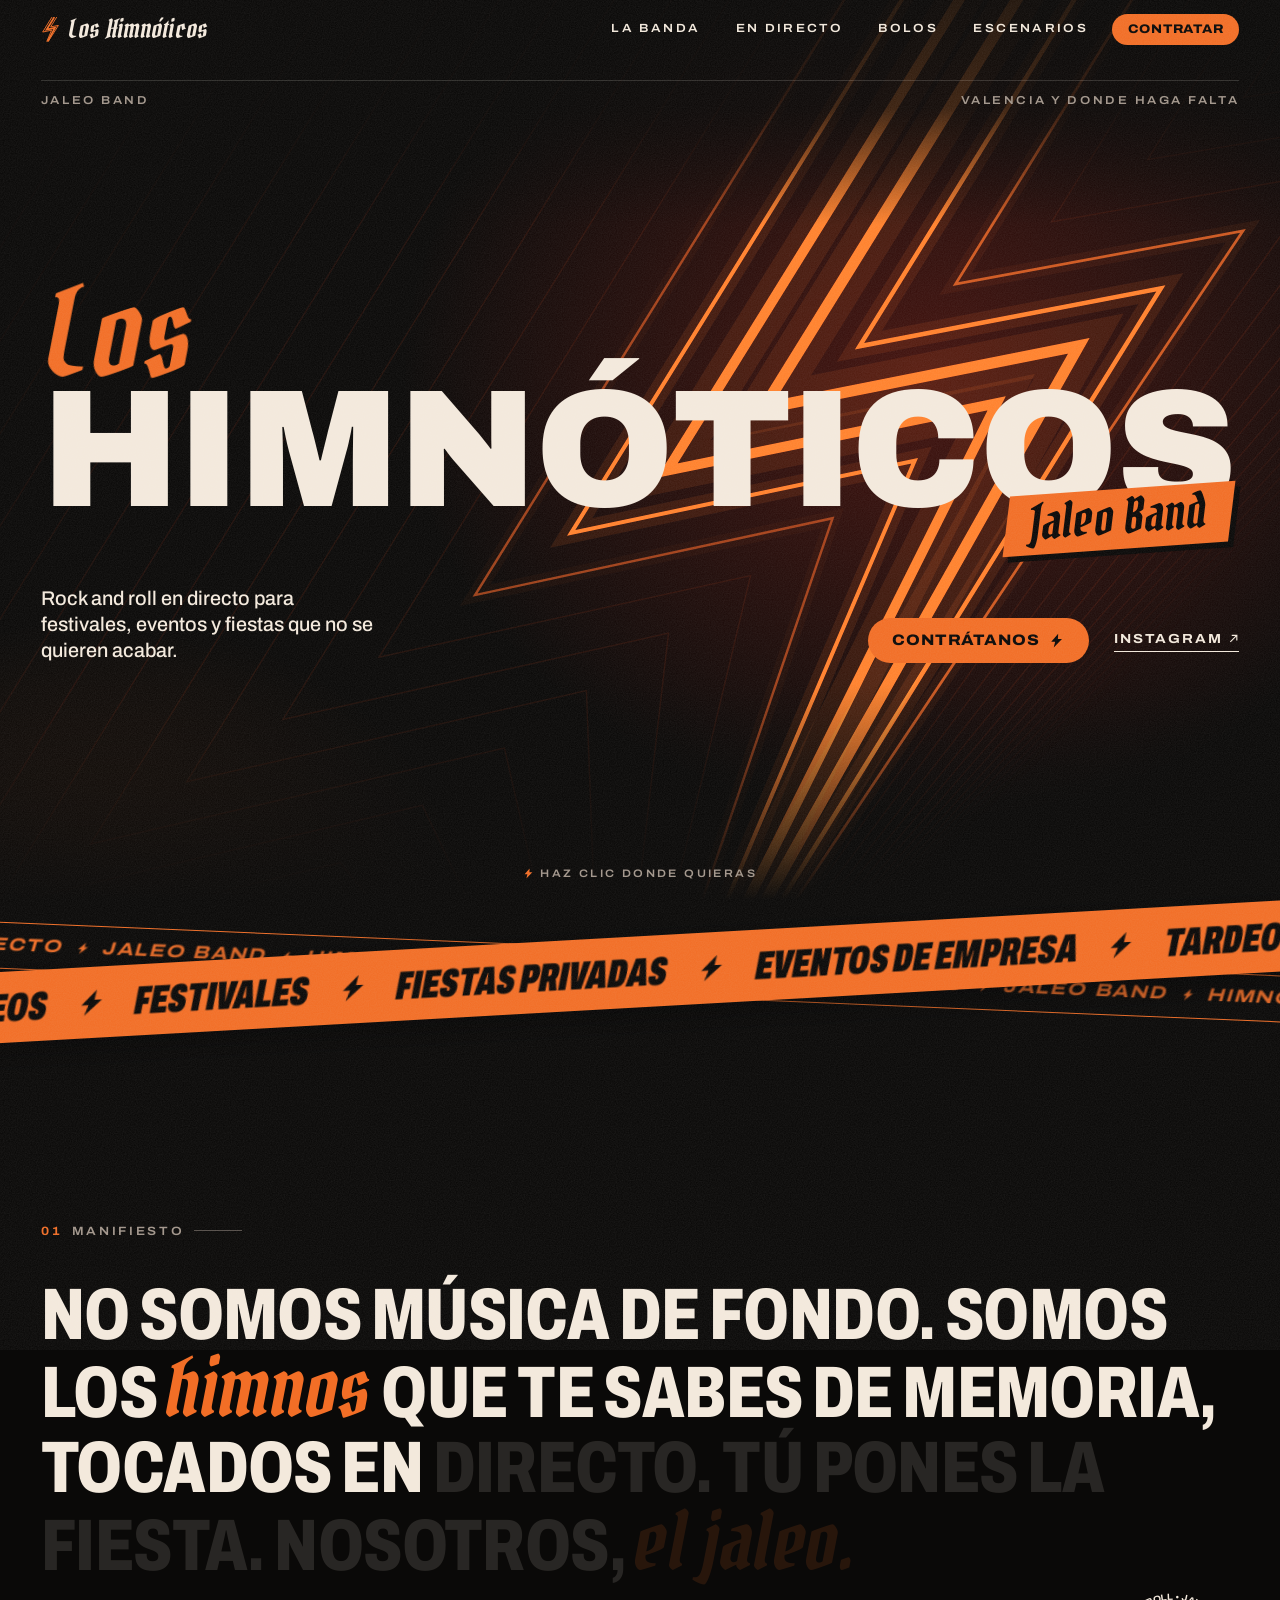
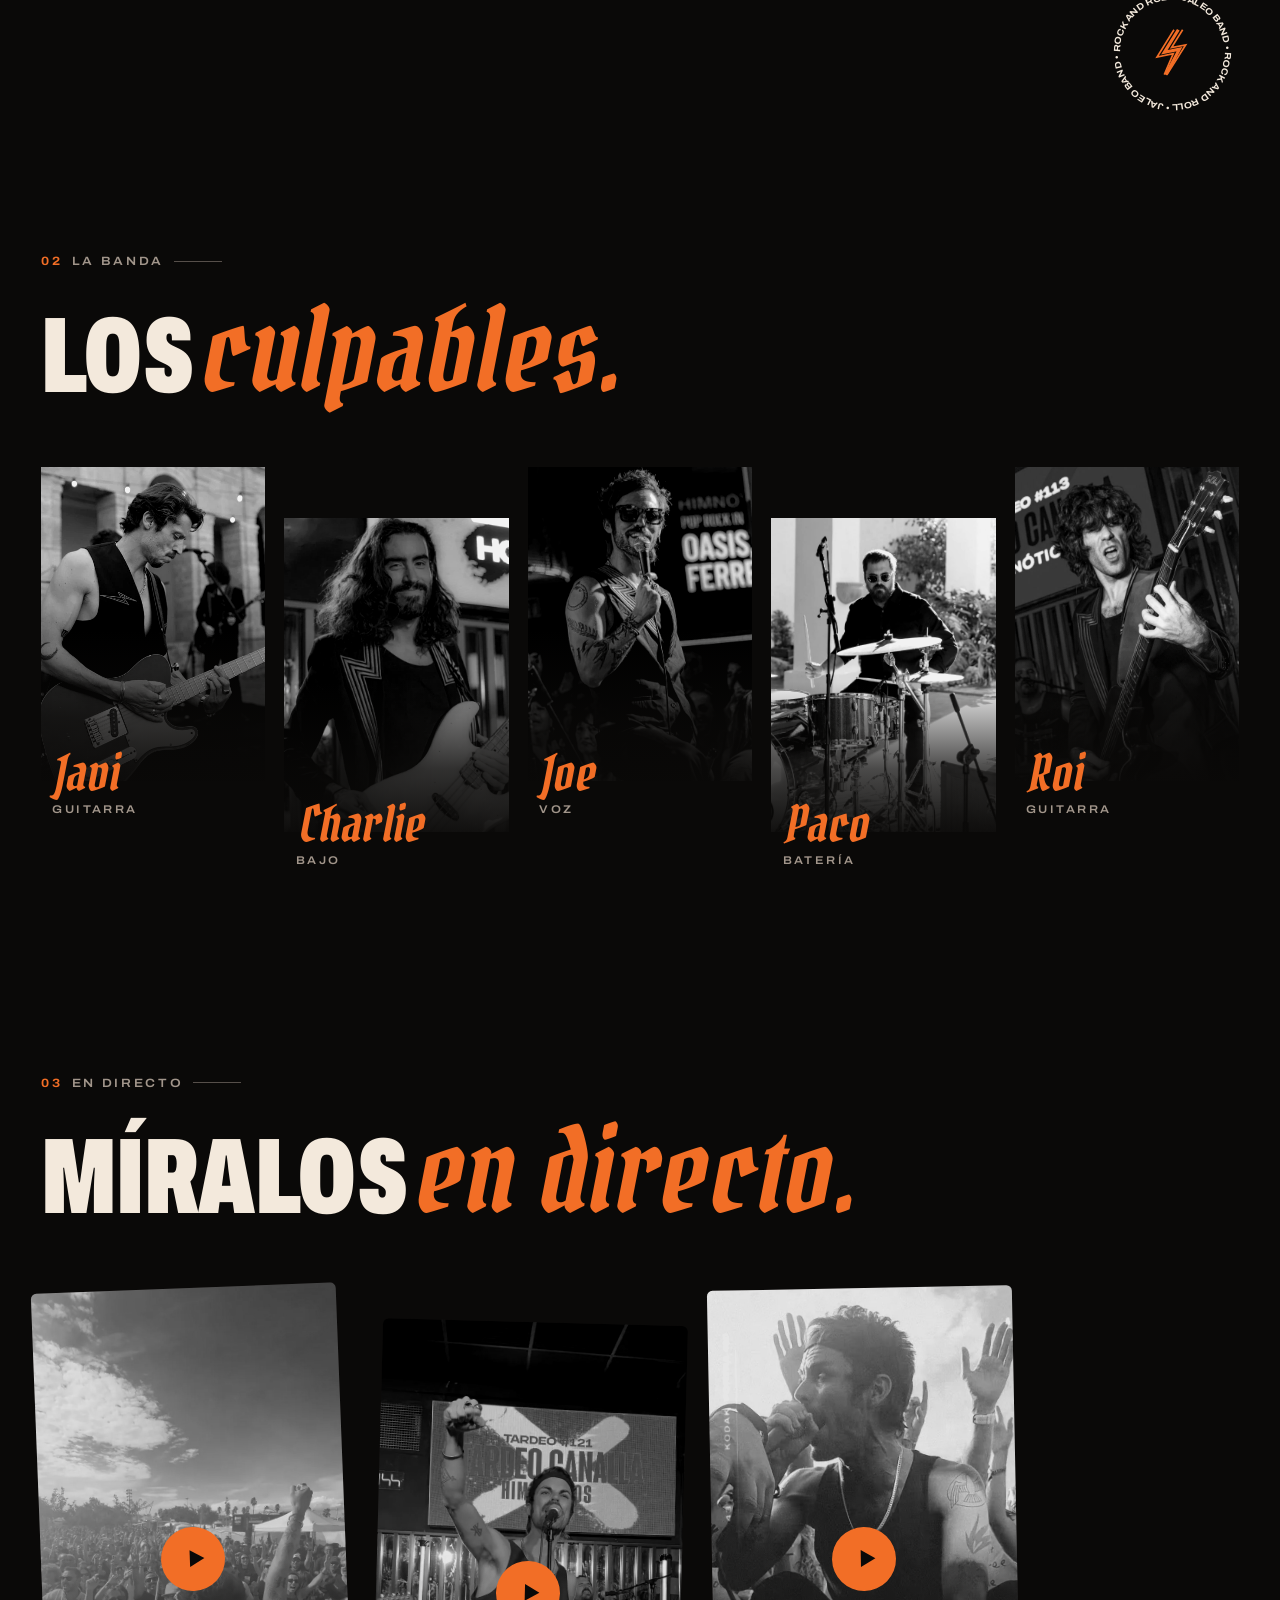
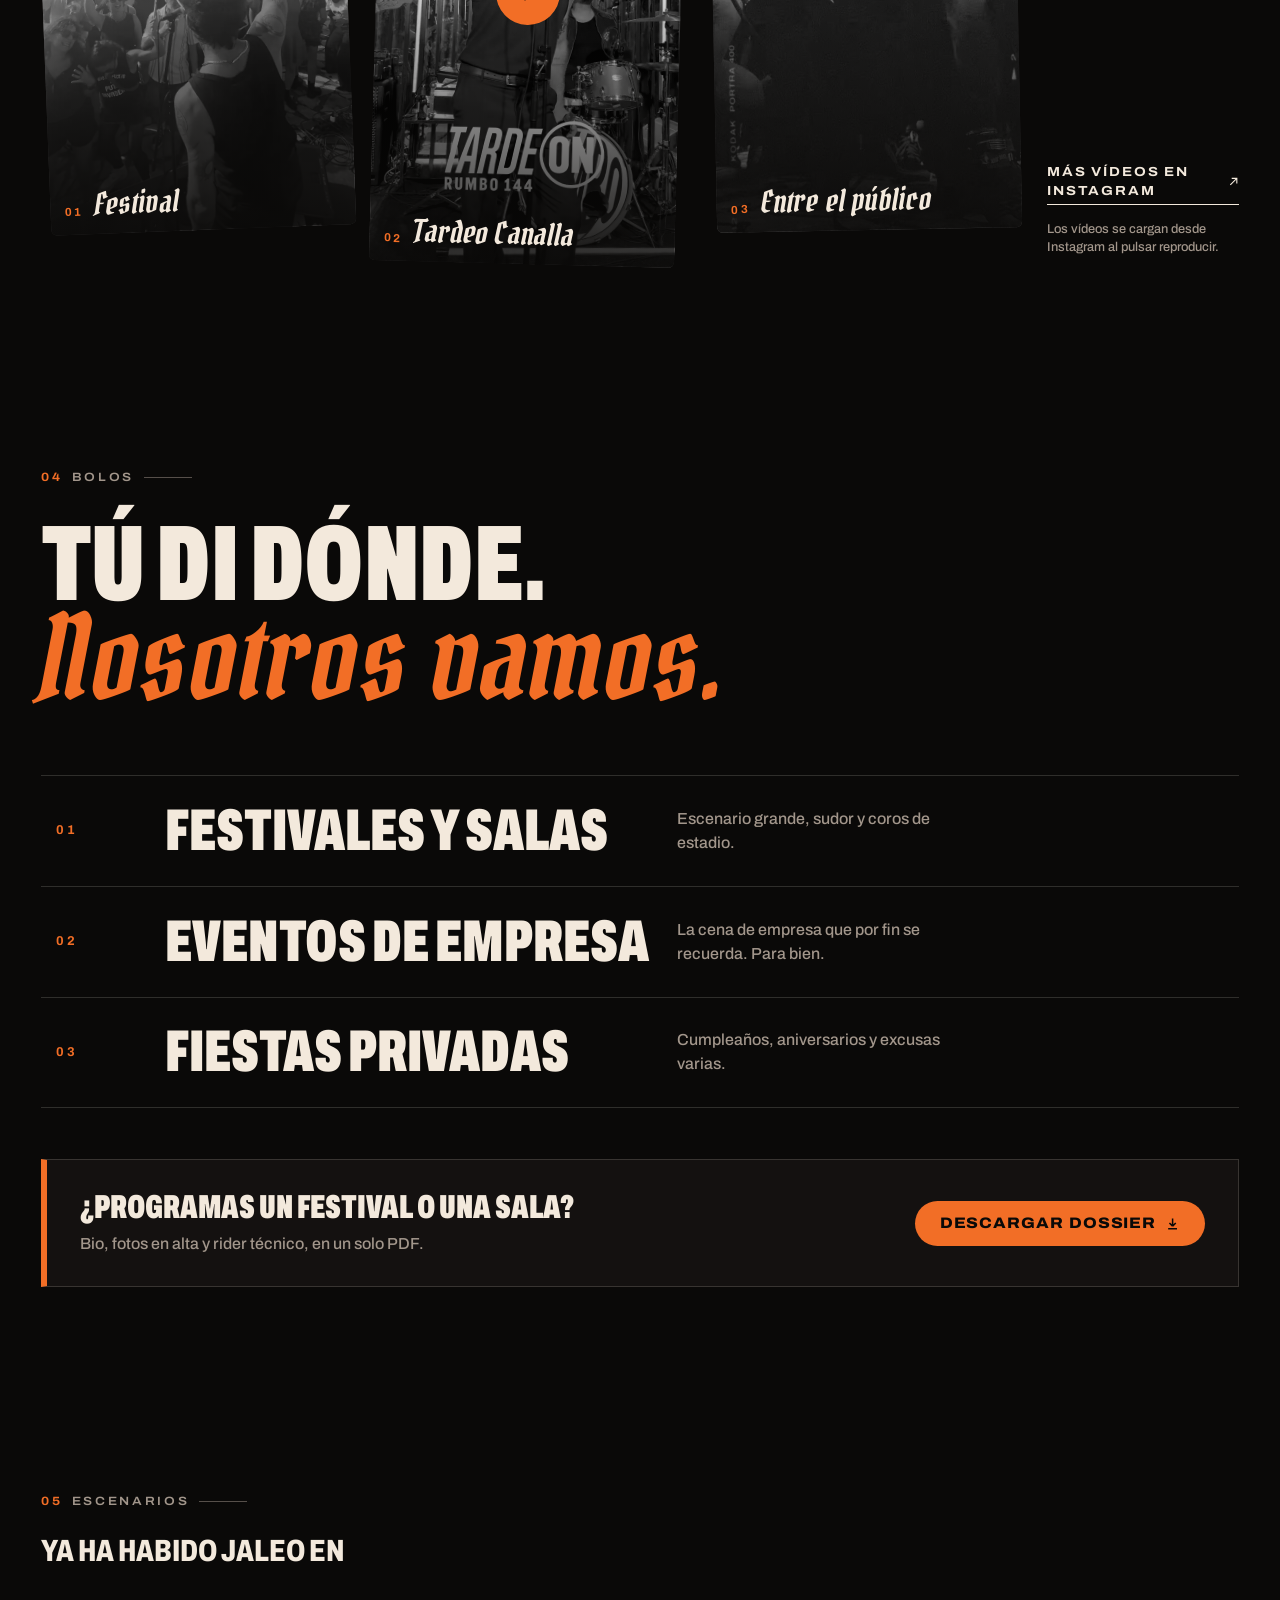
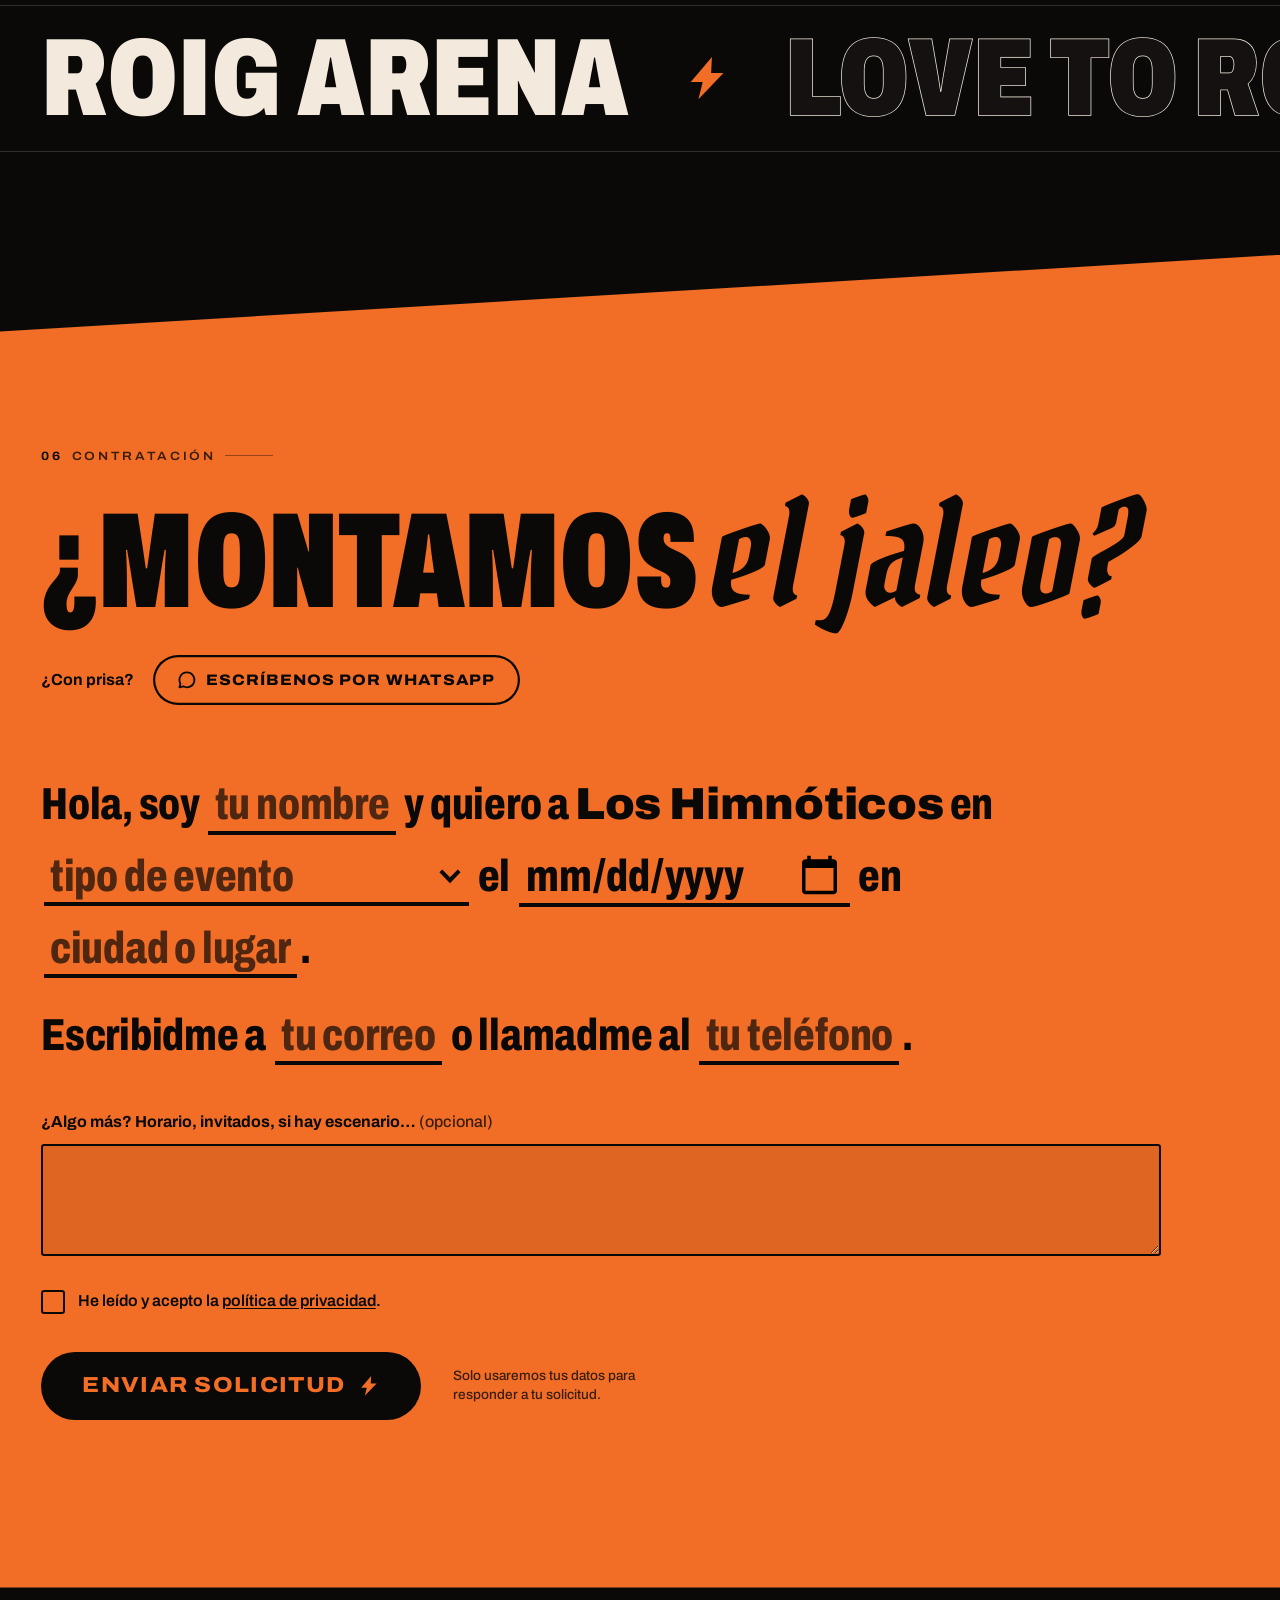
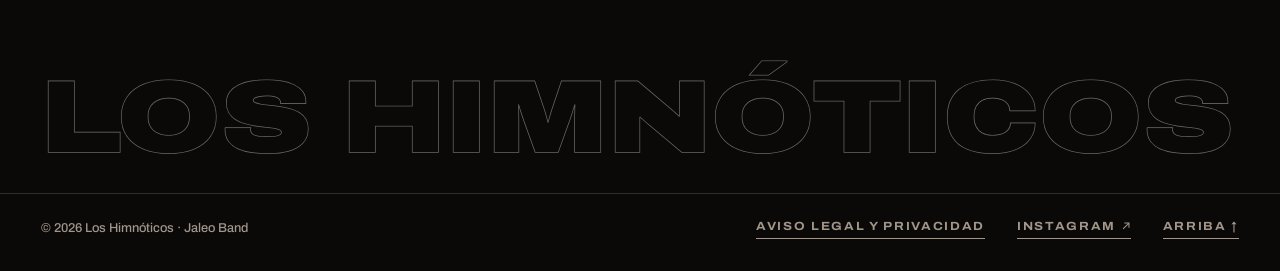
==== index.html @ 0633446b "Hacer que «Contratar» deje el formulario a la vista El ancla de contratación pasa de la sección a su" ====
<!doctype html>
<html lang="es-ES">
<head>
  <meta charset="utf-8">
  <meta name="viewport" content="width=device-width, initial-scale=1">
  <title>Los Himnóticos · Banda de rock para festivales y eventos</title>
  <meta name="description" content="Los Himnóticos, Jaleo Band: banda de rock and roll en directo desde Valencia para festivales, eventos de empresa y fiestas privadas. Pide fecha y presupuesto.">
  <!-- Dirección oficial de la página. Si se pasa a un dominio propio, cambiarla aquí, en og:url, en og:image,
       en los datos estructurados de más abajo y en sitemap.xml. -->
  <link rel="canonical" href="https://soyjuanmr-create.github.io/himnoticos/">
  <!-- PROVISIONAL: sin indexar mientras el WhatsApp y el dossier sean de muestra. Quitar al lanzar. -->
  <meta name="robots" content="noindex">
  <meta name="theme-color" content="#0a0908">
  <meta property="og:type" content="website">
  <meta property="og:title" content="Los Himnóticos · Jaleo Band">
  <meta property="og:description" content="Rock and roll en directo para festivales, eventos y fiestas que no se quieren acabar.">
  <meta property="og:locale" content="es_ES">
  <meta property="og:url" content="https://soyjuanmr-create.github.io/himnoticos/">
  <meta property="og:image" content="https://soyjuanmr-create.github.io/himnoticos/assets/img/og.jpg">
  <meta property="og:image:width" content="1200">
  <meta property="og:image:height" content="630">
  <meta name="twitter:card" content="summary_large_image">
  <link rel="icon" href="assets/img/favicon.svg" type="image/svg+xml">
  <link rel="apple-touch-icon" href="assets/img/apple-touch-icon.png">
  <link rel="preload" href="assets/fonts/archivo-var.woff2" as="font" type="font/woff2" crossorigin>
  <link rel="preload" href="assets/fonts/pirata-one.woff2" as="font" type="font/woff2" crossorigin>
  <link rel="stylesheet" href="css/styles.css">
  <script>document.documentElement.classList.add('js')</script>
  <script type="application/ld+json">
  {
    "@context": "https://schema.org",
    "@type": "MusicGroup",
    "name": "Los Himnóticos",
    "alternateName": "Los Himnóticos Jaleo Band",
    "description": "Banda de rock and roll en directo para festivales, eventos de empresa y fiestas privadas.",
    "genre": "Rock",
    "url": "https://soyjuanmr-create.github.io/himnoticos/",
    "image": "https://soyjuanmr-create.github.io/himnoticos/assets/img/og.jpg",
    "logo": "https://soyjuanmr-create.github.io/himnoticos/assets/img/apple-touch-icon.png",
    "email": "himnoticos@gmail.com",
    "location": {
      "@type": "Place",
      "address": { "@type": "PostalAddress", "addressLocality": "Valencia", "addressCountry": "ES" }
    },
    "member": [
      { "@type": "OrganizationRole", "roleName": "Guitarra", "member": { "@type": "Person", "name": "Javi" } },
      { "@type": "OrganizationRole", "roleName": "Bajo", "member": { "@type": "Person", "name": "Charlie" } },
      { "@type": "OrganizationRole", "roleName": "Voz", "member": { "@type": "Person", "name": "Joe" } },
      { "@type": "OrganizationRole", "roleName": "Batería", "member": { "@type": "Person", "name": "Paco" } },
      { "@type": "OrganizationRole", "roleName": "Guitarra", "member": { "@type": "Person", "name": "Roi" } }
    ],
    "sameAs": ["https://www.instagram.com/himnoticos"]
  }
  </script>
</head>
<body>
  <a class="skip" href="#contratacion">Saltar al formulario de contratación</a>

  <!-- Iconos reutilizables -->
  <svg class="sprite" aria-hidden="true" focusable="false">
    <symbol id="i-bolt" viewBox="0 0 24 24"><path d="M14.5 1 3.5 14h6.2L7.5 23 20.5 9.4h-6.4z"/></symbol>
    <symbol id="i-arrow" viewBox="0 0 24 24"><path d="M5 19 19 5M8 5h11v11" fill="none" stroke="currentColor" stroke-width="2.4"/></symbol>
    <symbol id="i-play" viewBox="0 0 24 24"><path d="M7 4.5v15l13-7.5z"/></symbol>
    <symbol id="i-chat" viewBox="0 0 24 24"><path d="M12 3a9 9 0 0 0-7.8 13.5L3 21l4.7-1.2A9 9 0 1 0 12 3z" fill="none" stroke="currentColor" stroke-width="2.2" stroke-linejoin="round"/></symbol>
    <symbol id="i-down" viewBox="0 0 24 24"><path d="M12 4v12m0 0-5-5m5 5 5-5M5 20h14" fill="none" stroke="currentColor" stroke-width="2.4"/></symbol>
    <!-- Rayo del logo simplificado a tres rayas para tamaños pequeños -->
    <symbol id="logo-bolt-mini" viewBox="80 0 700 900">
      <g fill="none" stroke="currentColor" stroke-linejoin="miter" stroke-miterlimit="8">
        <path stroke-width="34" d="M480.1 0 141.3 546.5 466 478.3 286.5 900"/>
        <path stroke-width="62" d="M567 0 286.5 452.5 590 391.5 316.1 900"/>
        <path stroke-width="34" d="M654 0 431.7 358.5 714 304.7 339.7 900"/>
      </g>
    </symbol>
  </svg>

  <!-- Intro -->
  <div class="loader" aria-hidden="true">
    <canvas class="loader__field"></canvas>
    <p class="loader__brand">
      <span class="loader__name goth">Los Himnóticos</span>
      <span class="loader__tag">Jaleo Band</span>
    </p>
  </div>

  <!-- Capas de efecto -->
  <canvas class="strike" aria-hidden="true"></canvas>
  <div class="flash" aria-hidden="true"></div>
  <div class="spot" aria-hidden="true"></div>
  <div class="grain" aria-hidden="true"></div>

  <header class="top">
    <a class="brand" href="#inicio" aria-label="Los Himnóticos, inicio">
      <svg class="brand__bolt" aria-hidden="true"><use href="#logo-bolt-mini"/></svg>
      <span class="brand__name goth">Los Himnóticos</span>
    </a>
    <nav class="nav" aria-label="Principal">
      <a href="#banda">La banda</a>
      <a href="#directo">En directo</a>
      <a href="#bolos">Bolos</a>
      <a href="#escenarios">Escenarios</a>
    </nav>
    <a class="btn btn--sm" href="#contratacion" data-magnetic><span class="btn__label">Contratar</span></a>
  </header>

  <main id="inicio">

    <!-- HERO -->
    <section class="hero">
      <canvas class="hero__field" aria-hidden="true"></canvas>

      <div class="hero__meta" data-in style="--d:.9s">
        <span>Jaleo Band</span>
        <span>Valencia y donde haga falta</span>
      </div>

      <h1 class="hero__title">
        <span class="sr-only">Los Himnóticos, Jaleo Band</span>
        <span class="hero__los goth" aria-hidden="true" data-in style="--d:.75s">Los</span>
        <span class="hero__name" aria-hidden="true"><span class="hero__word" data-title>HIMNÓTICOS</span></span>
        <span class="hero__tag goth" aria-hidden="true">Jaleo Band</span>
      </h1>

      <div class="hero__foot">
        <p class="hero__sub" data-in style="--d:1s">Rock and roll en directo para festivales, eventos y fiestas que no se quieren acabar.</p>
        <div class="hero__cta" data-in style="--d:1.1s">
          <a class="btn" href="#contratacion" data-magnetic>
            <span class="btn__label">Contrátanos</span>
            <svg class="i" aria-hidden="true"><use href="#i-bolt"/></svg>
          </a>
          <a class="link" href="https://www.instagram.com/himnoticos" target="_blank" rel="noopener">Instagram <svg class="i" aria-hidden="true"><use href="#i-arrow"/></svg></a>
        </div>
      </div>

      <p class="hero__hint" aria-hidden="true" data-in style="--d:1.6s">
        <svg class="i" aria-hidden="true"><use href="#i-bolt"/></svg>
        <span class="hint--mouse">Haz clic donde quieras</span><span class="hint--touch">Toca donde quieras</span>
      </p>
    </section>

    <!-- CINTAS -->
    <div class="tapes" aria-hidden="true">
      <div class="tape tape--b">
        <div class="tape__track" data-marquee="1" data-speed="46">
          <span>Himnos a gritos</span><svg class="i"><use href="#i-bolt"/></svg>
          <span>Rock and roll en directo</span><svg class="i"><use href="#i-bolt"/></svg>
          <span>Jaleo Band</span><svg class="i"><use href="#i-bolt"/></svg>
        </div>
      </div>
      <div class="tape tape--a">
        <div class="tape__track" data-marquee="-1" data-speed="70">
          <span>Festivales</span><svg class="i"><use href="#i-bolt"/></svg>
          <span>Fiestas privadas</span><svg class="i"><use href="#i-bolt"/></svg>
          <span>Eventos de empresa</span><svg class="i"><use href="#i-bolt"/></svg>
          <span>Tardeos</span><svg class="i"><use href="#i-bolt"/></svg>
        </div>
      </div>
    </div>

    <!-- MANIFIESTO -->
    <section class="manifesto wrap" id="manifiesto">
      <p class="label" data-reveal><b>01</b> Manifiesto</p>
      <p class="manifesto__text" data-scrolltext>No somos música de fondo. Somos los <em class="goth">himnos</em> que te sabes de memoria, tocados en directo. Tú pones la fiesta. Nosotros, <em class="goth">el jaleo.</em></p>

      <div class="badge" aria-hidden="true">
        <svg class="badge__ring" viewBox="0 0 200 200">
          <defs><path id="badge-circle" d="M100 100m-78 0a78 78 0 1 1 156 0a78 78 0 1 1-156 0"/></defs>
          <text><textPath href="#badge-circle" textLength="486" lengthAdjust="spacing">ROCK AND ROLL • JALEO BAND • ROCK AND ROLL • JALEO BAND •</textPath></text>
        </svg>
        <svg class="badge__bolt"><use href="#logo-bolt-mini"/></svg>
      </div>
    </section>

    <!-- LA BANDA -->
    <section class="band wrap" id="banda">
      <header class="band__head">
        <p class="label" data-reveal><b>02</b> La banda</p>
        <h2 class="h-xl" data-reveal>Los <em class="goth">culpables.</em></h2>
      </header>
      <ul class="band__list" data-reveal>
        <li class="member" style="--i:0">
          <figure>
            <div class="member__photo"><img src="assets/img/banda/javi.webp" width="539" height="629" alt="Javi tocando la guitarra eléctrica" loading="lazy" decoding="async" style="--pos:30% 50%"></div>
            <figcaption><span class="member__name goth">Javi</span><span class="member__role">Guitarra</span></figcaption>
          </figure>
        </li>
        <li class="member" style="--i:1">
          <figure>
            <div class="member__photo"><img src="assets/img/banda/charlie.webp" width="597" height="849" alt="Charlie con el bajo, sonriendo" loading="lazy" decoding="async" style="--pos:50% 0%"></div>
            <figcaption><span class="member__name goth">Charlie</span><span class="member__role">Bajo</span></figcaption>
          </figure>
        </li>
        <li class="member" style="--i:2">
          <figure>
            <div class="member__photo"><img src="assets/img/banda/joe.webp" width="593" height="851" alt="Joe cantando en directo con el micrófono en la mano y gafas de sol" loading="lazy" decoding="async" style="--pos:50% 0%"></div>
            <figcaption><span class="member__name goth">Joe</span><span class="member__role">Voz</span></figcaption>
          </figure>
        </li>
        <li class="member" style="--i:3">
          <figure>
            <div class="member__photo"><img src="assets/img/banda/paco.webp" width="527" height="806" alt="Paco a la batería con gafas de sol" loading="lazy" decoding="async" style="--pos:50% 10%"></div>
            <figcaption><span class="member__name goth">Paco</span><span class="member__role">Batería</span></figcaption>
          </figure>
        </li>
        <li class="member" style="--i:4">
          <figure>
            <div class="member__photo"><img src="assets/img/banda/roi.webp" width="626" height="854" alt="Roi tocando la guitarra en pleno concierto" loading="lazy" decoding="async" style="--pos:45% 50%"></div>
            <figcaption><span class="member__name goth">Roi</span><span class="member__role">Guitarra</span></figcaption>
          </figure>
        </li>
      </ul>
    </section>

    <!-- EN DIRECTO -->
    <section class="live wrap" id="directo">
      <header class="live__head">
        <p class="label" data-reveal><b>03</b> En directo</p>
        <h2 class="h-xl" data-reveal>Míralos <em class="goth">en directo.</em></h2>
      </header>
      <ul class="live__list" data-reveal>
        <li class="clip" style="--i:0">
          <a class="clip__link" href="https://www.instagram.com/reel/DePd9joRGf-/" target="_blank" rel="noopener" data-reel="DePd9joRGf-">
            <img src="assets/img/videos/reel-1.webp" width="720" height="1280" alt="Los Himnóticos ante el público de un festival, a pleno sol" loading="lazy" decoding="async">
            <span class="clip__play" aria-hidden="true"><svg class="i"><use href="#i-play"/></svg></span>
            <span class="clip__cap"><span class="clip__n" aria-hidden="true">01</span><span class="clip__t goth">Festival</span></span>
            <span class="sr-only">Reproducir vídeo</span>
          </a>
        </li>
        <li class="clip" style="--i:1">
          <a class="clip__link" href="https://www.instagram.com/reel/DgDKlr4N8sY/" target="_blank" rel="noopener" data-reel="DgDKlr4N8sY">
            <img src="assets/img/videos/reel-2.webp" width="720" height="1280" alt="Joe con el puño en alto en el Tardeo Canalla" loading="lazy" decoding="async">
            <span class="clip__play" aria-hidden="true"><svg class="i"><use href="#i-play"/></svg></span>
            <span class="clip__cap"><span class="clip__n" aria-hidden="true">02</span><span class="clip__t goth">Tardeo Canalla</span></span>
            <span class="sr-only">Reproducir vídeo</span>
          </a>
        </li>
        <li class="clip" style="--i:2">
          <a class="clip__link" href="https://www.instagram.com/reel/DejRErRRK0C/" target="_blank" rel="noopener" data-reel="DejRErRRK0C">
            <img src="assets/img/videos/reel-3.webp" width="720" height="1280" alt="Joe cantando entre el público con las manos en alto" loading="lazy" decoding="async">
            <span class="clip__play" aria-hidden="true"><svg class="i"><use href="#i-play"/></svg></span>
            <span class="clip__cap"><span class="clip__n" aria-hidden="true">03</span><span class="clip__t goth">Entre el público</span></span>
            <span class="sr-only">Reproducir vídeo</span>
          </a>
        </li>
        <li class="live__more" style="--i:3">
          <a class="link" href="https://www.instagram.com/himnoticos" target="_blank" rel="noopener">Más vídeos en Instagram <svg class="i" aria-hidden="true"><use href="#i-arrow"/></svg></a>
          <p class="live__note">Los vídeos se cargan desde Instagram al pulsar reproducir.</p>
        </li>
      </ul>
    </section>

    <!-- BOLOS -->
    <section class="formats wrap" id="bolos">
      <header class="formats__head">
        <p class="label" data-reveal><b>04</b> Bolos</p>
        <h2 class="h-xl" data-reveal>Tú di dónde. <em class="goth">Nosotros vamos.</em></h2>
      </header>
      <ul class="formats__list">
        <li data-reveal>
          <a class="row" href="#contratacion" data-event="Festival o sala">
            <span class="row__n">01</span>
            <span class="row__t">Festivales y salas</span>
            <span class="row__d">Escenario grande, sudor y coros de estadio.</span>
            <span class="row__go">Lo quiero <svg class="i" aria-hidden="true"><use href="#i-bolt"/></svg></span>
          </a>
        </li>
        <li data-reveal>
          <a class="row" href="#contratacion" data-event="Evento de empresa">
            <span class="row__n">02</span>
            <span class="row__t">Eventos de empresa</span>
            <span class="row__d">La cena de empresa que por fin se recuerda. Para bien.</span>
            <span class="row__go">Lo quiero <svg class="i" aria-hidden="true"><use href="#i-bolt"/></svg></span>
          </a>
        </li>
        <li data-reveal>
          <a class="row" href="#contratacion" data-event="Fiesta privada">
            <span class="row__n">03</span>
            <span class="row__t">Fiestas privadas</span>
            <span class="row__d">Cumpleaños, aniversarios y excusas varias.</span>
            <span class="row__go">Lo quiero <svg class="i" aria-hidden="true"><use href="#i-bolt"/></svg></span>
          </a>
        </li>
      </ul>

      <!-- Dossier para promotores. EL PDF ES DE MUESTRA: sustituirlo por el definitivo con el mismo nombre
           (assets/docs/dossier-los-himnoticos.pdf). -->
      <aside class="dossier" data-reveal>
        <div>
          <p class="dossier__t">¿Programas un festival o una sala?</p>
          <p class="dossier__d">Bio, fotos en alta y rider técnico, en un solo PDF.</p>
        </div>
        <a class="btn" href="assets/docs/dossier-los-himnoticos.pdf" download data-magnetic>
          <span class="btn__label">Descargar dossier</span>
          <svg class="i" aria-hidden="true"><use href="#i-down"/></svg>
        </a>
      </aside>
    </section>

    <!-- ESCENARIOS -->
    <section class="stages" id="escenarios">
      <div class="wrap">
        <p class="label" data-reveal><b>05</b> Escenarios</p>
        <p class="stages__lead" data-reveal>Ya ha habido jaleo en</p>
      </div>
      <ul class="sr-only">
        <li>Roig Arena</li>
        <li>Love to Rock</li>
        <li>Hard Rock Cafe Valencia</li>
        <li>Tardeo Canalla</li>
        <li>Vicio BCN</li>
      </ul>
      <div class="stages__marquee" aria-hidden="true">
        <div class="stages__track" data-marquee="-1" data-speed="90" data-marquee-lead>
          <span class="is-solid">Roig Arena</span><svg class="i"><use href="#i-bolt"/></svg>
          <span>Love to Rock</span><svg class="i"><use href="#i-bolt"/></svg>
          <span class="is-solid">Hard Rock Cafe Valencia</span><svg class="i"><use href="#i-bolt"/></svg>
          <span>Tardeo Canalla</span><svg class="i"><use href="#i-bolt"/></svg>
          <span class="is-solid">Vicio BCN</span><svg class="i"><use href="#i-bolt"/></svg>
        </div>
      </div>
    </section>

    <!-- CONTRATACIÓN -->
    <!-- El ancla va en el contenido, no en la sección: así «Contratar» salta pasado el margen
         superior y deja el formulario a la vista. -->
    <section class="contact">
      <div class="wrap" id="contratacion">
        <p class="label" data-reveal><b>06</b> Contratación</p>
        <h2 class="h-xxl" data-reveal>¿Montamos <em class="goth">el jaleo?</em></h2>

        <!-- WhatsApp. NÚMERO DE MUESTRA: 34000000000 no existe, para que nadie escriba a un desconocido.
             Cambiarlo por el real (prefijo 34, sin + ni espacios). -->
        <p class="contact__fast" data-reveal>
          <span>¿Con prisa?</span>
          <a class="btn btn--line" href="https://wa.me/34000000000?text=Hola%2C%20quiero%20informaci%C3%B3n%20para%20contratar%20a%20Los%20Himn%C3%B3ticos." target="_blank" rel="noopener">
            <svg class="i" aria-hidden="true"><use href="#i-chat"/></svg>
            <span class="btn__label">Escríbenos por WhatsApp</span>
          </a>
        </p>

        <form class="booking" id="booking" action="https://formsubmit.co/himnoticos@gmail.com" method="POST" data-reveal>
          <p class="booking__line">
            Hola, soy
            <label class="blank"><span class="sr-only">Tu nombre</span><input type="text" name="nombre" placeholder="tu nombre" autocomplete="name" required></label>
            y quiero a <strong>Los Himnóticos</strong> en
            <label class="blank blank--select"><span class="sr-only">Tipo de evento</span>
              <select name="evento" required>
                <option value="" selected disabled hidden>tipo de evento</option>
                <option value="Festival o sala">mi festival o sala</option>
                <option value="Evento de empresa">mi evento de empresa</option>
                <option value="Fiesta privada">mi fiesta privada</option>
                <option value="Otro">otro sarao</option>
              </select>
            </label>
            el
            <label class="blank blank--date"><span class="sr-only">Fecha del evento</span><input type="date" name="fecha"></label>
            en
            <label class="blank"><span class="sr-only">Ciudad o lugar</span><input type="text" name="lugar" placeholder="ciudad o lugar" autocomplete="address-level2"></label><span class="dot">.</span>
          </p>
          <p class="booking__line">
            Escribidme a
            <label class="blank"><span class="sr-only">Tu correo electrónico</span><input type="email" name="email" placeholder="tu correo" autocomplete="email" required></label>
            o llamadme al
            <label class="blank"><span class="sr-only">Tu teléfono</span><input type="tel" name="telefono" placeholder="tu teléfono" autocomplete="tel"></label><span class="dot">.</span>
          </p>

          <label class="booking__more">
            <span class="booking__more-label">¿Algo más? Horario, invitados, si hay escenario… <small>(opcional)</small></span>
            <textarea name="mensaje" rows="3"></textarea>
          </label>

          <input class="hp" type="text" name="_honey" tabindex="-1" autocomplete="off" aria-hidden="true">
          <input type="hidden" name="_subject" value="Nueva solicitud de contratación (web)">
          <input type="hidden" name="_template" value="table">

          <label class="consent">
            <input type="checkbox" name="privacidad" value="aceptada" required>
            <span>He leído y acepto la <a href="legal.html#privacidad" target="_blank" rel="noopener">política de privacidad</a>.</span>
          </label>

          <div class="booking__send">
            <button class="btn btn--xl" type="submit" data-magnetic>
              <span class="btn__label">Enviar solicitud</span>
              <svg class="i" aria-hidden="true"><use href="#i-bolt"/></svg>
            </button>
            <p class="booking__legal">Solo usaremos tus datos para responder a tu solicitud.</p>
          </div>
          <p class="booking__status" role="status" aria-live="polite"></p>
        </form>

        <div class="booking-done" tabindex="-1" hidden>
          <p class="booking-done__big goth">¡Recibido!</p>
          <p class="booking-done__sub">Te escribimos en nada. Ve calentando la voz.</p>
        </div>
      </div>
    </section>
  </main>

  <footer class="foot">
    <div class="foot__word" aria-hidden="true"><span data-fit>LOS HIMNÓTICOS</span></div>
    <div class="foot__row wrap">
      <p>© <span data-year>2026</span> Los Himnóticos · Jaleo Band</p>
      <a class="link" href="legal.html">Aviso legal y privacidad</a>
      <a class="link" href="https://www.instagram.com/himnoticos" target="_blank" rel="noopener">Instagram <svg class="i" aria-hidden="true"><use href="#i-arrow"/></svg></a>
      <a class="link" href="#inicio">Arriba <span aria-hidden="true">↑</span></a>
    </div>
  </footer>

  <!-- Reproductor de vídeo: el contenido de Instagram solo se carga al abrirlo -->
  <div class="modal" id="reel-modal" role="dialog" aria-modal="true" aria-label="Vídeo en directo" hidden>
    <div class="modal__box">
      <button class="modal__close" type="button" aria-label="Cerrar vídeo">×</button>
      <div class="modal__frame"></div>
      <a class="link modal__out" href="https://www.instagram.com/himnoticos" target="_blank" rel="noopener">Abrir en Instagram <svg class="i" aria-hidden="true"><use href="#i-arrow"/></svg></a>
    </div>
  </div>

  <script src="js/main.js" defer></script>
</body>
</html>
---- css/styles.css ----
/* ==========================================================================
   Los Himnóticos · Jaleo Band
   ========================================================================== */

/* ---------- Tipografías (autoalojadas, SIL OFL) ---------- */
@font-face {
  font-family: "Archivo";
  src: url("../assets/fonts/archivo-var.woff2") format("woff2");
  font-weight: 100 900;
  font-stretch: 62% 125%;
  font-style: normal;
  font-display: swap;
}
@font-face {
  font-family: "Pirata One";
  src: url("../assets/fonts/pirata-one.woff2") format("woff2");
  font-weight: 400;
  font-style: normal;
  font-display: swap;
}

/* ---------- Variables ---------- */
:root {
  --bg: #0a0908;
  --bg-2: #141110;
  --cream: #f3e9dc;
  --muted: #a2968b;
  --orange: #f26e26;
  --hot: #ff8f45;
  --red: #c8281c;
  --line: rgba(243, 233, 220, .16);

  --gutter: clamp(1rem, 3.2vw, 3rem);
  --ease: cubic-bezier(.2, .8, .2, 1);
  --ease-io: cubic-bezier(.76, 0, .24, 1);

  --f-sans: "Archivo", system-ui, -apple-system, "Segoe UI", Roboto, "Helvetica Neue", Arial, sans-serif;
  --f-goth: "Pirata One", "Archivo", Georgia, serif;

  color-scheme: dark;
}

/* ---------- Base ---------- */
*, *::before, *::after { box-sizing: border-box; }

html {
  -webkit-text-size-adjust: 100%;
  text-size-adjust: 100%;
  scroll-behavior: smooth;
  background: var(--bg);
}

body {
  margin: 0;
  background: var(--bg);
  color: var(--cream);
  font: 500 1rem/1.5 var(--f-sans);
  font-stretch: 100%;
  -webkit-font-smoothing: antialiased;
  -moz-osx-font-smoothing: grayscale;
  overflow-x: hidden;
  overflow-x: clip;
}

h1, h2, p, ul { margin: 0; }
ul { padding: 0; list-style: none; }
a { color: inherit; text-decoration: none; }
svg, canvas { display: block; }
button, input, select, textarea { font: inherit; color: inherit; }
[hidden] { display: none !important; }
[id] { scroll-margin-top: 4.5rem; }

::selection { background: var(--orange); color: var(--bg); }
:focus-visible { outline: 2px solid var(--orange); outline-offset: 4px; border-radius: 2px; }

.sr-only {
  position: absolute; width: 1px; height: 1px; padding: 0; margin: -1px;
  overflow: hidden; clip: rect(0, 0, 0, 0); white-space: nowrap; border: 0;
}
.sprite { position: absolute; width: 0; height: 0; overflow: hidden; }
.i { width: 1em; height: 1em; fill: currentColor; flex: none; }
.wrap { padding-inline: var(--gutter); }

.skip {
  position: fixed; left: 1rem; top: -5rem; z-index: 200;
  padding: .7rem 1rem; border-radius: .3rem;
  background: var(--cream); color: var(--bg); font-weight: 700;
  transition: top .2s;
}
.skip:focus { top: 1rem; }

/* Gótica inclinada: guiño al wordmark de la banda */
.goth {
  display: inline-block;
  font-family: var(--f-goth);
  font-weight: 400;
  font-stretch: normal;
  font-style: normal;
  text-transform: none;
  letter-spacing: .005em;
  color: var(--orange);
  transform: skewX(-11deg);
}

.label {
  display: flex; align-items: center; gap: .8em;
  font-size: .75rem; font-weight: 600; font-stretch: 112%;
  letter-spacing: .22em; text-transform: uppercase;
  color: var(--muted);
}
.label b { color: var(--orange); font-weight: 700; }
.label::after { content: ""; flex: 0 0 3rem; height: 1px; background: currentColor; opacity: .5; }

.h-xl, .h-xxl {
  font-weight: 900; font-stretch: 62%;
  text-transform: uppercase; letter-spacing: -.005em;
}
.h-xl { font-size: clamp(2.6rem, 8.4vw, 8.5rem); line-height: .86; }
/* 10.6vw: «¿Montamos el jaleo?» cabe en una línea desde tablet, y el formulario queda a la vista */
.h-xxl { font-size: clamp(3.2rem, 10.6vw, 13rem); line-height: .82; }
.h-xl .goth, .h-xxl .goth { font-size: 1.08em; line-height: .8; }

/* ---------- Botones y enlaces ---------- */
.btn {
  --btn-bg: var(--orange);
  --btn-fg: var(--bg);
  --btn-hover: var(--cream);
  position: relative; isolation: isolate; overflow: hidden;
  display: inline-flex; align-items: center; gap: .6em;
  padding: 1em 1.6em; border: 0; border-radius: 999px;
  background: var(--btn-bg); color: var(--btn-fg);
  font-size: .95rem; font-weight: 800; font-stretch: 112%; line-height: 1;
  letter-spacing: .06em; text-transform: uppercase;
  white-space: nowrap; cursor: pointer;
  transition: transform .3s var(--ease), color .3s;
}
.btn::before {
  content: ""; position: absolute; inset: 0; z-index: -1;
  border-radius: inherit; background: var(--btn-hover);
  transform: translateY(102%);
  transition: transform .45s var(--ease);
}
.btn:hover::before, .btn:focus-visible::before { transform: none; }
.btn:hover .i { animation: zap .45s steps(2) 2; }
.btn--sm { padding: .75em 1.25em; font-size: .78rem; }
.btn--xl { padding: 1.05em 1.9em; font-size: clamp(1.05rem, 1.7vw, 1.5rem); }
.btn[disabled] { opacity: .6; cursor: progress; }
@keyframes zap { 50% { transform: translate(1px, -2px) rotate(-14deg) scale(1.3); } }

.link {
  display: inline-flex; align-items: center; gap: .4em;
  padding-bottom: .3em;
  font-size: .82rem; font-weight: 700; font-stretch: 112%;
  letter-spacing: .14em; text-transform: uppercase;
  background: linear-gradient(currentColor, currentColor) 0 100% / 100% 1px no-repeat;
  transition: color .25s, background-size .4s var(--ease);
}
.link:hover { color: var(--orange); background-size: 0 1px; background-position: 100% 100%; }
.link .i { width: .85em; height: .85em; }

/* ---------- Capas de efecto ---------- */
.strike { position: fixed; inset: 0; width: 100%; height: 100%; z-index: 110; pointer-events: none; }

.flash {
  position: fixed; inset: 0; z-index: 109; pointer-events: none; opacity: 0;
  background: radial-gradient(circle at var(--fx, 50%) var(--fy, 50%),
    rgba(255, 205, 160, .5), rgba(242, 110, 38, .2) 28%, transparent 62%);
}
.flash.go { animation: flash .45s ease-out; }
@keyframes flash { from { opacity: 1; } to { opacity: 0; } }

.spot {
  position: fixed; left: 0; top: 0; z-index: 4; pointer-events: none;
  width: 42rem; height: 42rem; margin: -21rem 0 0 -21rem; border-radius: 50%;
  background: radial-gradient(circle, rgba(242, 110, 38, .17), rgba(200, 40, 28, .06) 42%, transparent 68%);
  mix-blend-mode: screen;
  opacity: 0; transition: opacity .6s;
  will-change: transform;
}
.spot.on { opacity: 1; }

.grain {
  position: fixed; inset: -50%; width: 200%; height: 200%; z-index: 120; pointer-events: none;
  opacity: .075;
  background-image: url("data:image/svg+xml,%3Csvg xmlns='http://www.w3.org/2000/svg' width='240' height='240'%3E%3Cfilter id='n'%3E%3CfeTurbulence type='fractalNoise' baseFrequency='.85' numOctaves='2' stitchTiles='stitch'/%3E%3CfeColorMatrix values='0 0 0 0 1 0 0 0 0 1 0 0 0 0 1 0 0 0 1.1 -.1'/%3E%3C/filter%3E%3Crect width='100%25' height='100%25' filter='url(%23n)'/%3E%3C/svg%3E");
  animation: grain 1.1s steps(1) infinite;
}
@keyframes grain {
  0% { transform: translate(0, 0); }
  17% { transform: translate(-4%, 3%); }
  34% { transform: translate(3%, -5%); }
  51% { transform: translate(-6%, -2%); }
  68% { transform: translate(5%, 4%); }
  85% { transform: translate(-2%, 6%); }
}

/* ---------- Intro ---------- */
.loader { position: fixed; inset: 0; z-index: 100; display: none; background: var(--bg); pointer-events: none; }
.js .loader { display: block; animation: loader-failsafe .01s linear 5s forwards; }
@keyframes loader-failsafe { to { visibility: hidden; } }

.loader__field { position: absolute; inset: 0; width: 100%; height: 100%; }

.loader__brand {
  position: absolute; left: 0; right: 0; top: 70%;
  display: grid; justify-items: center; gap: clamp(.6rem, 1.2vw, 1.1rem);
  transform: translateY(-50%);
  opacity: 0;
}
.loader__name {
  font-size: clamp(3.2rem, 11.5vw, 10rem); line-height: .9; white-space: nowrap;
  color: var(--cream);
  -webkit-text-stroke: .05em var(--bg); paint-order: stroke fill;
  text-shadow: 0 0 .5em rgba(242, 110, 38, .6), 0 .05em .35em rgba(0, 0, 0, .9);
}
.loader__tag {
  font-size: clamp(.7rem, 1.1vw, .95rem); font-weight: 700; font-stretch: 112%;
  letter-spacing: .5em; text-indent: .5em; text-transform: uppercase; color: var(--orange);
}

/* El nombre se enciende como un neón cuando cae el rayo */
.loader.lit .loader__brand { animation: neon .85s linear both; }
@keyframes neon {
  0% { opacity: 0; }
  6% { opacity: 1; }
  12% { opacity: .15; }
  20% { opacity: 1; }
  28% { opacity: .35; }
  38%, 100% { opacity: 1; }
}

/* Relevo: el fondo del hero ya dibuja el mismo rayo en el mismo sitio */
.loader.out { background: transparent; }
.loader.out .loader__field { display: none; }
.loader.out .loader__brand { animation: brand-out .45s var(--ease) both; }
@keyframes brand-out {
  from { opacity: 1; }
  to { opacity: 0; transform: translateY(-50%) scale(1.06); filter: blur(6px); }
}

/* ---------- Cabecera ---------- */
.top {
  position: fixed; inset: 0 0 auto 0; z-index: 50;
  display: flex; align-items: center; justify-content: space-between; gap: 1.5rem;
  padding: .85rem var(--gutter);
  transition: background-color .35s;
}
.js-ready.is-in .top { animation: drop .9s var(--ease) .55s both; }
@keyframes drop { from { transform: translateY(-110%); } }
.top.is-stuck {
  background: rgba(10, 9, 8, .76);
  -webkit-backdrop-filter: blur(12px); backdrop-filter: blur(12px);
}

.brand { display: flex; align-items: center; gap: .55rem; }
.brand__bolt { width: 1.2rem; height: 1.55rem; color: var(--orange); }
.brand__name { font-size: 1.6rem; line-height: 1; white-space: nowrap; color: var(--cream); }

.nav { display: flex; gap: 2.2rem; margin-left: auto; }
.nav a {
  position: relative; padding: .4em 0;
  font-size: .74rem; font-weight: 600; font-stretch: 112%;
  letter-spacing: .2em; text-transform: uppercase;
}
.nav a::after {
  content: ""; position: absolute; inset: auto 0 0 0; height: 1px; background: var(--orange);
  transform: scaleX(0); transform-origin: right;
  transition: transform .35s var(--ease);
}
.nav a:hover::after { transform: scaleX(1); transform-origin: left; }

/* ---------- Apariciones ---------- */
.js-ready [data-in] { opacity: 0; translate: 0 26px; }
.js-ready.is-in [data-in] {
  opacity: 1; translate: 0 0;
  transition: opacity .8s var(--ease) var(--d, 0s), translate .9s var(--ease) var(--d, 0s);
}
.js-ready [data-reveal] { opacity: 0; translate: 0 40px; }
.js-ready [data-reveal].in {
  opacity: 1; translate: 0 0;
  transition: opacity .9s var(--ease), translate 1s var(--ease);
}

/* ---------- Hero ---------- */
.hero {
  position: relative; isolation: isolate; overflow: hidden;
  display: flex; flex-direction: column;
  min-height: 100vh; min-height: 100svh;
  padding: 5rem var(--gutter) 3.8rem;
}
.js-ready .hero::before { opacity: 0; }
.js-ready.is-in .hero::before { opacity: 1; transition: opacity 1.6s ease .2s; }
.hero::before {
  content: ""; position: absolute; inset: 0; z-index: -2;
  background:
    radial-gradient(58% 70% at 72% 42%, rgba(200, 40, 28, .3), transparent 70%),
    radial-gradient(40% 45% at 8% 100%, rgba(242, 110, 38, .1), transparent 70%);
}
.hero::after {
  content: ""; position: absolute; inset: 0; z-index: -1; pointer-events: none;
  background:
    linear-gradient(to bottom, rgba(10, 9, 8, .9), rgba(10, 9, 8, .8) 12%, transparent 25%),
    linear-gradient(to bottom, transparent 76%, var(--bg));
}
.hero__field { position: absolute; inset: 0; z-index: -1; width: 100%; height: 100%; }

.hero__meta {
  display: flex; justify-content: space-between; gap: 1rem;
  padding-top: .7rem; border-top: 1px solid var(--line);
  font-size: .72rem; font-weight: 600; font-stretch: 112%;
  letter-spacing: .22em; text-transform: uppercase; color: var(--muted);
}

.hero__title { position: relative; margin-top: auto; line-height: .82; }

.hero__los {
  position: relative; z-index: 2;
  display: block; width: max-content;
  margin: 0 0 -.16em .05em;
  font-size: clamp(3.2rem, 9.5vw, 10rem); line-height: .8;
}

.hero__name {
  display: block;
  overflow: hidden; padding-top: .2em; margin-top: -.2em;
  font-size: 12.4vw; font-weight: 900; font-stretch: 100%;   /* el script ajusta el cuerpo al ancho exacto */
  line-height: .82; letter-spacing: -.012em;
  white-space: nowrap;
}
.hero__word { display: inline-block; white-space: nowrap; }
.ch { display: inline-block; will-change: transform; }

/* Letra cargada: al pasar el ratón (los arcos los dibuja el script) */
.hero__name.is-ready { overflow: visible; }
.ch.is-live {
  color: #fff6ea;
  text-shadow: 0 0 .04em #fff, 0 0 .14em var(--hot), 0 0 .42em rgba(242, 110, 38, .75);
  animation: live .1s steps(2, jump-none) infinite;
}
@keyframes live {
  50% { transform: translate(1px, -1px); text-shadow: 0 0 .03em #fff, 0 0 .1em var(--hot), 0 0 .3em rgba(242, 110, 38, .5); }
}
.js-ready .ch { transform: translateY(118%) rotate(6deg); }
.js-ready.is-in .ch {
  transform: none;
  transition: transform 1.1s var(--ease);
  transition-delay: calc(.12s + var(--i) * 55ms);
}

.hero__tag {
  position: absolute; right: .6%; top: 100%; z-index: 2;
  margin-top: -.62em; padding: .08em .5em .16em;
  font-size: clamp(1.6rem, 3.8vw, 3.9rem); line-height: 1;
  background: var(--orange); color: var(--bg);
  box-shadow: .12em .12em 0 var(--bg);
  transform: rotate(-4deg) skewX(-11deg);
}
.js-ready .hero__tag { transform: rotate(-4deg) skewX(-11deg) scale(0); }
.js-ready.is-in .hero__tag {
  transform: rotate(-4deg) skewX(-11deg);
  transition: transform .6s cubic-bezier(.3, 1.6, .5, 1) 1.15s;
}

.hero__foot {
  display: flex; justify-content: space-between; align-items: flex-end; gap: 2rem;
  margin-top: clamp(2.6rem, 5.2vw, 5.4rem);
}
/* En escritorio, el título y su pie quedan centrados en la altura del hero (no pegados abajo) */
@media (min-width: 761px) {
  .hero__foot { margin-bottom: auto; }
}
.hero__sub { max-width: 31ch; font-size: clamp(1.05rem, 1.55vw, 1.45rem); line-height: 1.3; }
.hero__cta { display: flex; align-items: center; gap: 1.6rem; flex: none; }

.hero__hint {
  position: absolute; left: 0; right: 0; bottom: 1.15rem;
  display: flex; align-items: center; gap: .6em;
  width: max-content; margin-inline: auto;
  font-size: .68rem; font-weight: 600; font-stretch: 112%;
  letter-spacing: .22em; text-transform: uppercase; color: var(--muted);
}
.hero__hint .i { color: var(--orange); animation: blink 1.5s steps(1) infinite; }
@keyframes blink { 50% { opacity: .2; } }
.hint--touch { display: none; }
@media (hover: none) {
  .hint--mouse { display: none; }
  .hint--touch { display: inline; }
}

/* ---------- Cintas ---------- */
.tapes {
  position: relative; z-index: 3; pointer-events: none;
  height: clamp(8rem, 15vw, 13rem); margin-top: -1.5rem;
  overflow: hidden;
}
@supports (overflow: clip) {
  .tapes { overflow: visible; overflow-x: clip; }
}
.tape { position: absolute; left: -6vw; top: 50%; width: 112vw; overflow: hidden; }
.tape--a {
  z-index: 2; background: var(--orange); color: var(--bg);
  transform: translateY(-50%) rotate(-3.2deg);
  box-shadow: 0 .6rem 2.4rem rgba(0, 0, 0, .55);
}
.tape--b {
  background: var(--bg); color: var(--orange);
  border-block: 1px solid var(--orange);
  transform: translateY(-50%) rotate(2.4deg);
}
.tape__track {
  display: flex; align-items: center; width: max-content;
  padding: .4em 0; white-space: nowrap; line-height: 1; text-transform: uppercase;
  will-change: transform;
}
.tape--a .tape__track { font-size: clamp(1.4rem, 3.1vw, 2.8rem); font-weight: 900; font-stretch: 62%; }
.tape--b .tape__track {
  padding: .75em 0;
  font-size: clamp(.8rem, 1.4vw, 1.25rem); font-weight: 700; font-stretch: 125%; letter-spacing: .1em;
}
.tape__track .i { width: .7em; height: .7em; margin-inline: .75em; }

/* ---------- Manifiesto ---------- */
.manifesto {
  position: relative;
  padding-block: clamp(5rem, 12vw, 11rem) clamp(9.5rem, 14vw, 13rem);
}
.manifesto__text {
  margin-top: clamp(1.6rem, 3vw, 3rem);
  font-size: clamp(2rem, 5.7vw, 5.8rem); font-weight: 800; font-stretch: 75%;
  line-height: 1.02; letter-spacing: -.008em; text-transform: uppercase;
}
.manifesto__text .goth { font-size: 1.1em; line-height: .9; }
.js-ready .manifesto__text .w { opacity: .13; transition: opacity .4s linear; }
.js-ready .manifesto__text .w.on { opacity: 1; }

.badge {
  position: absolute; right: var(--gutter); bottom: clamp(1.6rem, 3.4vw, 3.4rem);
  display: grid; place-items: center; overflow: hidden;
  width: clamp(6.5rem, 10.5vw, 10rem); aspect-ratio: 1;
  color: var(--cream);
}
.badge__ring { position: absolute; inset: 0; width: 100%; height: 100%; overflow: visible; animation: spin 18s linear infinite; }
.badge__ring text { font: 700 13.5px var(--f-sans); font-stretch: 112%; letter-spacing: .04em; fill: currentColor; }
.badge__bolt { width: 26%; height: 36%; color: var(--orange); }
@keyframes spin { to { transform: rotate(360deg); } }

/* ---------- La banda ---------- */
.band { padding-block: clamp(3rem, 7vw, 7rem) clamp(4rem, 9vw, 8rem); }
.band__head { display: grid; gap: clamp(1.4rem, 2.6vw, 2.6rem); margin-bottom: clamp(2.4rem, 5vw, 4.5rem); }
.band__list {
  display: grid; grid-template-columns: repeat(5, minmax(0, 1fr)); align-items: start;
  gap: clamp(.8rem, 1.5vw, 1.5rem);
}

/* El grupo no se mueve al aparecer: lo hacen sus tarjetas, una detrás de otra */
.js-ready .band__list[data-reveal] { opacity: 1; translate: none; }
.js-ready .band__list .member { opacity: 0; translate: 0 46px; }
.js-ready .band__list.in .member {
  opacity: 1; translate: 0 0;
  transition: opacity .9s var(--ease) calc(var(--i) * 90ms), translate 1s var(--ease) calc(var(--i) * 90ms);
}

.member { --name: clamp(2.4rem, 3.9vw, 3.9rem); }
.member:nth-child(even) { margin-top: clamp(1.5rem, 4vw, 4rem); }
.member figure { position: relative; margin: 0; }

.member__photo { position: relative; overflow: hidden; aspect-ratio: 5 / 7; background: var(--bg-2); }
.member__photo::before {
  content: ""; position: absolute; inset: 0 0 auto 0; z-index: 1; height: 4px; background: var(--orange);
  transform: scaleX(0); transform-origin: left;
  transition: transform .6s var(--ease);
}
.member__photo::after {
  content: ""; position: absolute; inset: auto 0 0 0; height: 48%; pointer-events: none;
  background: linear-gradient(transparent, rgba(10, 9, 8, .72) 58%, rgba(10, 9, 8, .95));
}
.member__photo img {
  display: block; width: 100%; height: 100%;
  object-fit: cover; object-position: var(--pos, 50% 20%);
  filter: grayscale(1) contrast(1.15) brightness(.95);
  transform: scale(1.02);
  transition: filter .6s var(--ease), transform 1.1s var(--ease);
}

.member figcaption {
  position: relative; z-index: 1;
  display: flex; flex-direction: column; gap: .4rem;
  margin-top: calc(var(--name) * -.58); padding-left: .7rem;
}
.member__name { font-size: var(--name); line-height: .85; transform-origin: left bottom; transition: transform .5s var(--ease); }
.member__role {
  font-size: .7rem; font-weight: 600; font-stretch: 112%;
  letter-spacing: .22em; text-transform: uppercase; color: var(--muted);
}

/* La foto recupera el color: al pasar el ratón o, en táctil, la tarjeta activa */
.member.is-active .member__photo img { filter: none; transform: scale(1.08); }
.member.is-active .member__photo::before { transform: none; }
.member.is-active .member__name { transform: skewX(-11deg) scale(1.08); }
@media (hover: hover) {
  .member:hover .member__photo img { filter: none; transform: scale(1.08); }
  .member:hover .member__photo::before { transform: none; }
  .member:hover .member__name { transform: skewX(-11deg) scale(1.08); }
}

@media (max-width: 1000px) {
  .band__list {
    display: flex; gap: .9rem;
    margin-inline: calc(var(--gutter) * -1); padding: 0 var(--gutter) 1rem;
    overflow-x: auto; scroll-snap-type: x mandatory; scroll-padding-inline: var(--gutter);
    -webkit-overflow-scrolling: touch; scrollbar-width: none;
  }
  .band__list::-webkit-scrollbar { display: none; }
  .member { --name: 3rem; flex: 0 0 clamp(210px, 62vw, 300px); scroll-snap-align: center; }
  .member:nth-child(even) { margin-top: 1.6rem; }
}

/* ---------- En directo ---------- */
.live { padding-block: clamp(3rem, 7vw, 7rem) clamp(4rem, 9vw, 8rem); }
.live__head { display: grid; gap: clamp(1.4rem, 2.6vw, 2.6rem); margin-bottom: clamp(2.6rem, 5vw, 4.8rem); }
.live__list {
  display: grid; grid-template-columns: repeat(3, minmax(0, 20.5rem)) minmax(12rem, 1fr); align-items: start;
  gap: clamp(1rem, 2.4vw, 2.4rem);
}
.js-ready .live__list[data-reveal] { opacity: 1; translate: none; }
.js-ready .live__list > * { opacity: 0; translate: 0 46px; }
.js-ready .live__list.in > * {
  opacity: 1; translate: 0 0;
  transition: opacity .9s var(--ease) calc(var(--i) * 110ms), translate 1s var(--ease) calc(var(--i) * 110ms);
}

/* Tarjetas ligeramente torcidas, como fotos pegadas; se enderezan al pasar el ratón */
.clip { rotate: var(--tilt, 0deg); transition: rotate .6s var(--ease); }
.clip:nth-child(1) { --tilt: -2.2deg; }
.clip:nth-child(2) { --tilt: 1.5deg; margin-top: clamp(1rem, 2.6vw, 2.6rem); }
.clip:nth-child(3) { --tilt: -1.1deg; }

.clip__link {
  position: relative; isolation: isolate; overflow: hidden;
  display: block; aspect-ratio: 9 / 16; border-radius: .35rem; background: var(--bg-2);
}
.clip__link::after {
  content: ""; position: absolute; inset: 0; pointer-events: none;
  background: linear-gradient(transparent 45%, rgba(10, 9, 8, .86));
}
.clip__link img {
  display: block; width: 100%; height: 100%; object-fit: cover;
  filter: grayscale(1) contrast(1.12) brightness(.9);
  transform: scale(1.02);
  transition: filter .6s var(--ease), transform 1.1s var(--ease);
}
.clip__play {
  position: absolute; inset: 0; z-index: 1; margin: auto;
  display: grid; place-items: center;
  width: clamp(3.4rem, 5vw, 4.6rem); height: clamp(3.4rem, 5vw, 4.6rem); border-radius: 50%;
  background: var(--orange); color: var(--bg);
  transition: transform .4s var(--ease);
}
.clip__play::before {
  content: ""; position: absolute; inset: 0; border-radius: 50%;
  border: 2px solid var(--orange); opacity: 0;
}
.clip__play .i { width: 42%; height: 42%; margin-left: 6%; }
.clip__cap {
  position: absolute; left: .9rem; right: .9rem; bottom: .85rem; z-index: 1;
  display: flex; align-items: baseline; gap: .7rem;
}
.clip__n { font-size: .72rem; font-weight: 700; letter-spacing: .2em; color: var(--orange); }
.clip__t { font-size: clamp(1.6rem, 2.4vw, 2.3rem); line-height: .95; color: var(--cream); }

.clip.is-active .clip__link img { filter: none; transform: scale(1.07); }
@media (hover: hover) {
  .clip:hover { rotate: 0deg; }
  .clip:hover .clip__link img { filter: none; transform: scale(1.07); }
  .clip:hover .clip__play { transform: scale(1.14); }
  .clip:hover .clip__play::before { animation: ring 1s var(--ease) infinite; }
}
@keyframes ring { from { opacity: .9; transform: scale(1); } to { opacity: 0; transform: scale(1.7); } }

.live__more { align-self: end; display: grid; justify-items: start; gap: 1rem; padding-bottom: .4rem; }
.live__note { max-width: 26ch; font-size: .8rem; line-height: 1.4; color: var(--muted); }

@media (max-width: 1000px) {
  .live__list {
    display: flex; gap: .9rem;
    margin-inline: calc(var(--gutter) * -1); padding: .4rem var(--gutter) 1rem;
    overflow-x: auto; scroll-snap-type: x mandatory; scroll-padding-inline: var(--gutter);
    -webkit-overflow-scrolling: touch; scrollbar-width: none;
  }
  .live__list::-webkit-scrollbar { display: none; }
  .clip { flex: 0 0 clamp(200px, 58vw, 280px); scroll-snap-align: center; }
  .clip:nth-child(n) { --tilt: 0deg; margin-top: 0; }
  .live__more { flex: 0 0 clamp(190px, 54vw, 260px); align-self: center; scroll-snap-align: center; }
}

/* Ventana del reproductor */
html.is-locked { overflow: hidden; }
.modal {
  position: fixed; inset: 0; z-index: 130; overflow-y: auto;
  display: grid; place-items: center; padding: 1rem;
  background: rgba(10, 9, 8, .9);
  -webkit-backdrop-filter: blur(6px); backdrop-filter: blur(6px);
  animation: modal-in .3s var(--ease);
}
@keyframes modal-in { from { opacity: 0; } }
/* El reproductor de Instagram mide: cabecera + vídeo (5:4 del ancho) + pie */
.modal__box {
  --w: max(240px, min(420px, 92vw, calc((100vh - 354px) / 1.25)));
  display: grid; justify-items: center; gap: .9rem;
}
.modal__frame {
  width: var(--w); height: calc(var(--w) * 1.25 + 204px);
  overflow: hidden; border-radius: .6rem; background: #fff;
  box-shadow: 0 1.5rem 4rem rgba(0, 0, 0, .6);
}
.modal__frame iframe { display: block; width: 100%; height: 100%; border: 0; }
.modal__close {
  justify-self: end;
  display: grid; place-items: center; width: 2.6rem; height: 2.6rem;
  border: 0; border-radius: 50%; background: var(--orange); color: var(--bg);
  font-size: 1.7rem; line-height: 1; cursor: pointer;
  transition: transform .3s var(--ease);
}
.modal__close:hover { transform: rotate(90deg); }
.modal__out { color: var(--cream); }

/* ---------- Bolos ---------- */
.formats { padding-block: clamp(3rem, 7vw, 7rem) clamp(5rem, 10vw, 9rem); }
.formats__head { display: grid; gap: clamp(1.4rem, 2.6vw, 2.6rem); margin-bottom: clamp(2.4rem, 5vw, 5rem); }
.formats__list { border-top: 1px solid var(--line); }

.row {
  position: relative; isolation: isolate;
  display: grid; align-items: center; gap: .5rem 2rem;
  grid-template-columns: clamp(2.6rem, 6vw, 6rem) minmax(0, 1.2fr) minmax(0, 1fr) auto;
  padding: clamp(1.1rem, 2.1vw, 2rem) clamp(.4rem, 1.2vw, 1.2rem);
  border-bottom: 1px solid var(--line);
  transition: color .35s var(--ease);
}
.row::before {
  content: ""; position: absolute; inset: 0; z-index: -1; background: var(--orange);
  transform: scaleY(0); transform-origin: bottom;
  transition: transform .5s var(--ease);
}
.row__n { font-size: .8rem; font-weight: 700; letter-spacing: .2em; color: var(--orange); transition: color .35s; }
.row__t {
  font-size: clamp(2rem, 4.6vw, 4.6rem); font-weight: 900; font-stretch: 62%;
  line-height: .95; text-transform: uppercase;
  transition: font-stretch .6s var(--ease);
}
.row__d { max-width: 32ch; font-size: clamp(.95rem, 1.25vw, 1.2rem); color: var(--muted); transition: color .35s, opacity .3s; }
.row__go {
  display: inline-flex; align-items: center; gap: .5em;
  font-size: .78rem; font-weight: 800; font-stretch: 112%; letter-spacing: .14em; text-transform: uppercase;
  opacity: 0; translate: -1rem 0;
  transition: opacity .35s, translate .5s var(--ease);
}
@media (hover: hover) and (min-width: 900px) {
  .row__t { white-space: nowrap; }
  .row:hover, .row:focus-visible { color: var(--bg); }
  .row:hover::before, .row:focus-visible::before { transform: none; }
  .row:hover .row__n, .row:focus-visible .row__n { color: var(--bg); }
  .row:hover .row__t, .row:focus-visible .row__t { font-stretch: 100%; }
  .row:hover .row__d, .row:focus-visible .row__d { opacity: 0; }
  .row:hover .row__go, .row:focus-visible .row__go { opacity: 1; translate: 0 0; }
}

/* Dossier para promotores */
.dossier {
  display: flex; flex-wrap: wrap; align-items: center; justify-content: space-between; gap: 1.2rem 2rem;
  margin-top: clamp(2rem, 4vw, 3.5rem);
  padding: clamp(1.2rem, 2.4vw, 2rem) clamp(1.2rem, 2.6vw, 2.4rem);
  border: 1px solid var(--line); border-left: .4rem solid var(--orange); background: var(--bg-2);
}
.dossier__t { font-size: clamp(1.4rem, 2.6vw, 2.4rem); font-weight: 900; font-stretch: 62%; line-height: 1; text-transform: uppercase; }
.dossier__d { margin-top: .45rem; color: var(--muted); }

/* ---------- Escenarios ---------- */
.stages { overflow: hidden; padding-block: clamp(3rem, 6vw, 6rem) clamp(4rem, 8vw, 7rem); }
.stages__lead { margin-top: 1.1rem; font-size: clamp(1.3rem, 2.4vw, 2.2rem); font-weight: 800; font-stretch: 75%; text-transform: uppercase; }
.stages__marquee { margin-top: clamp(1.2rem, 2.4vw, 2.4rem); padding-block: clamp(.7rem, 1.4vw, 1.4rem); border-block: 1px solid var(--line); }
.stages__track {
  display: flex; align-items: center; width: max-content;
  font-size: clamp(3rem, 8.6vw, 8.6rem); font-weight: 900; font-stretch: 75%;
  line-height: 1; white-space: nowrap; text-transform: uppercase;
  will-change: transform;
}
.stages__track span { color: var(--bg-2); -webkit-text-stroke: 1.5px var(--cream); paint-order: stroke fill; }
.stages__track span.is-solid { color: var(--cream); -webkit-text-stroke: 0; }
.stages__track .i { width: .42em; height: .42em; margin-inline: .5em; color: var(--orange); }

/* ---------- Contratación ---------- */
.contact {
  position: relative;
  padding-block: clamp(7rem, 15vw, 14rem) clamp(5rem, 10vw, 9rem);
  background: var(--orange); color: var(--bg);
  clip-path: polygon(0 clamp(2rem, 6vw, 6rem), 100% 0, 100% 100%, 0 100%);
  color-scheme: light;
}
.contact > .wrap { scroll-margin-top: 5.5rem; }   /* destino de «Contratar»: aire bajo la cabecera */
.contact ::selection { background: var(--bg); color: var(--orange); }
.contact :focus-visible { outline-color: var(--bg); }
.contact .label { color: rgba(10, 9, 8, .8); }
.contact .label b, .contact .goth { color: var(--bg); }
.contact .h-xxl { margin-top: clamp(1.2rem, 2.4vw, 2.4rem); }
.contact .btn { --btn-bg: var(--bg); --btn-fg: var(--orange); --btn-hover: var(--cream); }
.contact .btn:hover, .contact .btn:focus-visible { color: var(--bg); }

.booking { max-width: 70rem; margin-top: clamp(2.5rem, 5vw, 5rem); transition: opacity .3s; }
.booking.is-sending { opacity: .6; pointer-events: none; }

.booking__line {
  font-size: clamp(1.5rem, 3.5vw, 3.3rem); font-weight: 800; font-stretch: 75%;
  line-height: 1.6; letter-spacing: -.005em;
}
.booking__line + .booking__line { margin-top: .35em; }
.booking__line strong { font-weight: 900; font-stretch: 100%; white-space: nowrap; }

.blank { display: inline-block; max-width: 100%; vertical-align: baseline; }
.blank input, .blank select {
  -webkit-appearance: none; appearance: none;
  max-width: 100%; margin: 0 .06em; padding: 0 .14em;
  background: transparent; border: 0; border-bottom: .09em solid var(--bg); border-radius: 0;
  font: inherit; line-height: 1.15; letter-spacing: inherit; color: inherit;
  transition: background-color .25s;
}
.blank input { width: 11ch; }
@supports (field-sizing: content) {
  .blank input { width: auto; min-width: 5ch; field-sizing: content; }
}
.blank input::placeholder { color: rgba(10, 9, 8, .7); opacity: 1; }
.blank select:invalid { color: rgba(10, 9, 8, .7); }
.blank input:hover, .blank select:hover,
.blank input:focus, .blank select:focus { background-color: rgba(10, 9, 8, .1); outline: none; }
.blank input:focus-visible, .blank select:focus-visible { outline: 3px solid var(--bg); outline-offset: 3px; }

.blank--select select {
  padding-right: .9em; cursor: pointer;
  background-image: url("data:image/svg+xml,%3Csvg xmlns='http://www.w3.org/2000/svg' viewBox='0 0 12 8'%3E%3Cpath d='M1 1l5 5 5-5' fill='none' stroke='%230a0908' stroke-width='2.2'/%3E%3C/svg%3E");
  background-repeat: no-repeat; background-position: right .18em center; background-size: .5em;
}
.blank--select option { font-size: 1rem; font-weight: 500; font-stretch: 100%; color: #0a0908; background: #fff; }
.blank--date input { width: auto; min-width: 7ch; }

.booking.was-validated .blank :invalid {
  border-bottom-style: dashed; background-color: rgba(10, 9, 8, .14);
  animation: nudge .4s;
}
@keyframes nudge { 25% { translate: -5px 0; } 75% { translate: 5px 0; } }

.booking__more { display: block; margin-top: clamp(1.6rem, 3vw, 2.6rem); }
.booking__more-label { display: block; margin-bottom: .6rem; font-weight: 700; }
.booking__more small { font-size: 1em; font-weight: 500; opacity: .8; }
.booking__more textarea {
  display: block; width: 100%; min-height: 7rem; resize: vertical;
  padding: .9rem 1rem;
  background: rgba(10, 9, 8, .08); border: .16rem solid var(--bg); border-radius: .2rem;
  font-size: 1.1rem; font-weight: 500; line-height: 1.4;
  transition: background-color .25s;
}
.booking__more textarea:focus { background: rgba(10, 9, 8, .15); outline: none; }
.booking__more textarea:focus-visible { outline: 3px solid var(--bg); outline-offset: 3px; }

/* Contacto rápido por WhatsApp */
.contact__fast {
  display: flex; flex-wrap: wrap; align-items: center; gap: .8rem 1.2rem;
  margin-top: clamp(1.6rem, 3vw, 2.6rem); font-weight: 700;
}
.contact .btn.btn--line { --btn-bg: transparent; --btn-fg: var(--bg); --btn-hover: var(--bg); box-shadow: inset 0 0 0 .14rem var(--bg); }
.contact .btn.btn--line:hover, .contact .btn.btn--line:focus-visible { color: var(--orange); }
.contact__fast .i { width: 1.3em; height: 1.3em; }

/* Casilla de privacidad */
.consent {
  display: flex; align-items: flex-start; gap: .8rem;
  max-width: 46rem; margin-top: clamp(1.4rem, 2.6vw, 2.2rem);
  font-weight: 600; cursor: pointer;
}
.consent input {
  -webkit-appearance: none; appearance: none; flex: none;
  display: grid; place-content: center;
  width: 1.5rem; height: 1.5rem; margin: .05rem 0 0;
  border: .16rem solid var(--bg); border-radius: .2rem; background: transparent; cursor: pointer;
}
.consent input::after {
  content: ""; width: .75rem; height: .4rem;
  border-left: .2rem solid var(--orange); border-bottom: .2rem solid var(--orange);
  transform: translateY(-.08rem) rotate(-45deg) scale(0);
  transition: transform .2s var(--ease);
}
.consent input:checked { background: var(--bg); }
.consent input:checked::after { transform: translateY(-.08rem) rotate(-45deg) scale(1); }
.consent a { text-decoration: underline; text-underline-offset: .15em; }
.booking.was-validated .consent input:invalid { outline: .18rem dashed var(--bg); outline-offset: .2rem; animation: nudge .4s; }

.hp { position: absolute; left: -9999px; width: 1px; height: 1px; opacity: 0; }

.booking__send { display: flex; align-items: center; flex-wrap: wrap; gap: 1.2rem 2rem; margin-top: clamp(1.6rem, 3vw, 2.6rem); }
.booking__legal { max-width: 28ch; font-size: .85rem; line-height: 1.35; opacity: .8; }
.booking__status { min-height: 1.5em; margin-top: 1rem; font-weight: 700; }
.booking__status[data-state="error"] {
  display: inline-block; padding: .5rem .9rem;
  background: var(--bg); color: var(--cream); border-radius: .2rem;
}

.booking-done { padding-block: clamp(2rem, 6vw, 6rem); outline: none; }
.booking-done__big { font-size: clamp(5rem, 21vw, 21rem); line-height: .9; animation: pop .7s cubic-bezier(.3, 1.5, .5, 1) both; }
.booking-done__sub { margin-top: .5em; font-size: clamp(1.3rem, 3vw, 2.6rem); font-weight: 800; font-stretch: 75%; text-transform: uppercase; }
@keyframes pop { from { opacity: 0; transform: skewX(-11deg) scale(.6) rotate(-6deg); } }

/* ---------- Pie ---------- */
.foot { overflow: hidden; padding-top: clamp(3rem, 7vw, 7rem); }
.foot__word {
  padding-inline: var(--gutter);
  font-size: 10.6vw; font-weight: 900; font-stretch: 125%;
  line-height: .8; white-space: nowrap; text-transform: uppercase;
  color: var(--bg); -webkit-text-stroke: 1.5px rgba(243, 233, 220, .42); paint-order: stroke fill;
  transition: color .5s, -webkit-text-stroke-color .5s;
}
.foot__word:hover { color: var(--orange); -webkit-text-stroke-color: var(--orange); }
.foot__word span { display: inline-block; }
.foot__row {
  display: flex; flex-wrap: wrap; align-items: center; gap: 1rem 2rem;
  margin-top: clamp(1.4rem, 2.6vw, 2.6rem); padding-block: 1.5rem 2rem;
  border-top: 1px solid var(--line);
  font-size: .8rem; color: var(--muted);
}
.foot__row p { margin-right: auto; }
.foot__row .link { font-size: .74rem; }

/* ---------- Página legal ---------- */
.legal { max-width: 74ch; margin-inline: auto; padding: 7rem var(--gutter) 5rem; }
.legal h1 { font-size: clamp(2.4rem, 6vw, 4.6rem); font-weight: 900; font-stretch: 62%; line-height: .9; text-transform: uppercase; }
.legal h2 {
  margin: 3.2rem 0 1rem; scroll-margin-top: 5rem;
  font-size: clamp(1.5rem, 3vw, 2.2rem); font-weight: 900; font-stretch: 75%; line-height: 1; text-transform: uppercase; color: var(--orange);
}
.legal h3 { margin: 1.8rem 0 .5rem; font-size: 1.05rem; font-weight: 800; }
.legal p, .legal li { line-height: 1.65; color: #d9cfc3; }
.legal p + p { margin-top: .8rem; }
.legal ul { margin: .6rem 0 0 1.2rem; list-style: disc; }
.legal li + li { margin-top: .3rem; }
.legal a { color: var(--orange); text-decoration: underline; text-underline-offset: .15em; }
.legal mark { padding: 0 .25em; border-radius: .15em; background: rgba(242, 110, 38, .25); color: var(--cream); }
.legal__lead { margin-top: 1.2rem; font-size: 1.1rem; }

/* ---------- Tablet: el menú no cabe junto a la marca y el botón ---------- */
@media (max-width: 960px) {
  .nav { display: none; }
}

/* ---------- Móvil ---------- */
@media (max-width: 760px) {
  .brand__name { font-size: 1.4rem; }

  .hero { padding-top: 4.6rem; }
  .hero::after {
    background:
      linear-gradient(to bottom, rgba(10, 9, 8, .9), rgba(10, 9, 8, .8) 12%, transparent 24%),
      linear-gradient(to bottom, transparent 46%, rgba(10, 9, 8, .88) 78%, var(--bg));
  }
  .hero__meta { font-size: .62rem; letter-spacing: .18em; }
  .hero__name { font-stretch: 68%; font-size: 17.6vw; transform: scaleY(1.2); transform-origin: bottom; }
  .hero__los { margin-bottom: .34em; }
  .hero__tag { margin-top: -.5em; }
  .hero__foot { flex-direction: column; align-items: flex-start; gap: 1.4rem; margin-top: 3.4rem; }
  .hero__cta { flex-wrap: wrap; gap: .9rem 1.1rem; max-width: 100%; }
  .hero__cta .btn { padding-inline: 1.25em; }

  .row { grid-template-columns: 2.4rem minmax(0, 1fr); }
  .row__d { grid-column: 2; }
  .row__go { display: none; }

  .booking__line { line-height: 1.75; }
  .blank input { width: 100%; }
  .blank--select, .blank--select select { width: 100%; }
  .blank:not(.blank--date) { display: block; }
  .blank input, .blank select { margin-inline: 0; }
  .dot { display: none; }
}

/* ---------- Móviles estrechos ---------- */
@media (max-width: 380px) {
  .brand__name { font-size: 1.25rem; }
  .hero__meta { font-size: .56rem; letter-spacing: .12em; }
  .btn--xl { padding-inline: 1.3em; font-size: .95rem; }
  .contact__fast .btn { padding-inline: 1em; font-size: .74rem; }
}

/* ---------- Menos movimiento ---------- */
@media (prefers-reduced-motion: reduce) {
  html { scroll-behavior: auto; }
  *, *::before, *::after {
    animation-duration: .01ms !important; animation-delay: 0s !important; animation-iteration-count: 1 !important;
    transition: none !important;
  }
  .loader { display: none !important; }
  .grain { animation: none; }
}
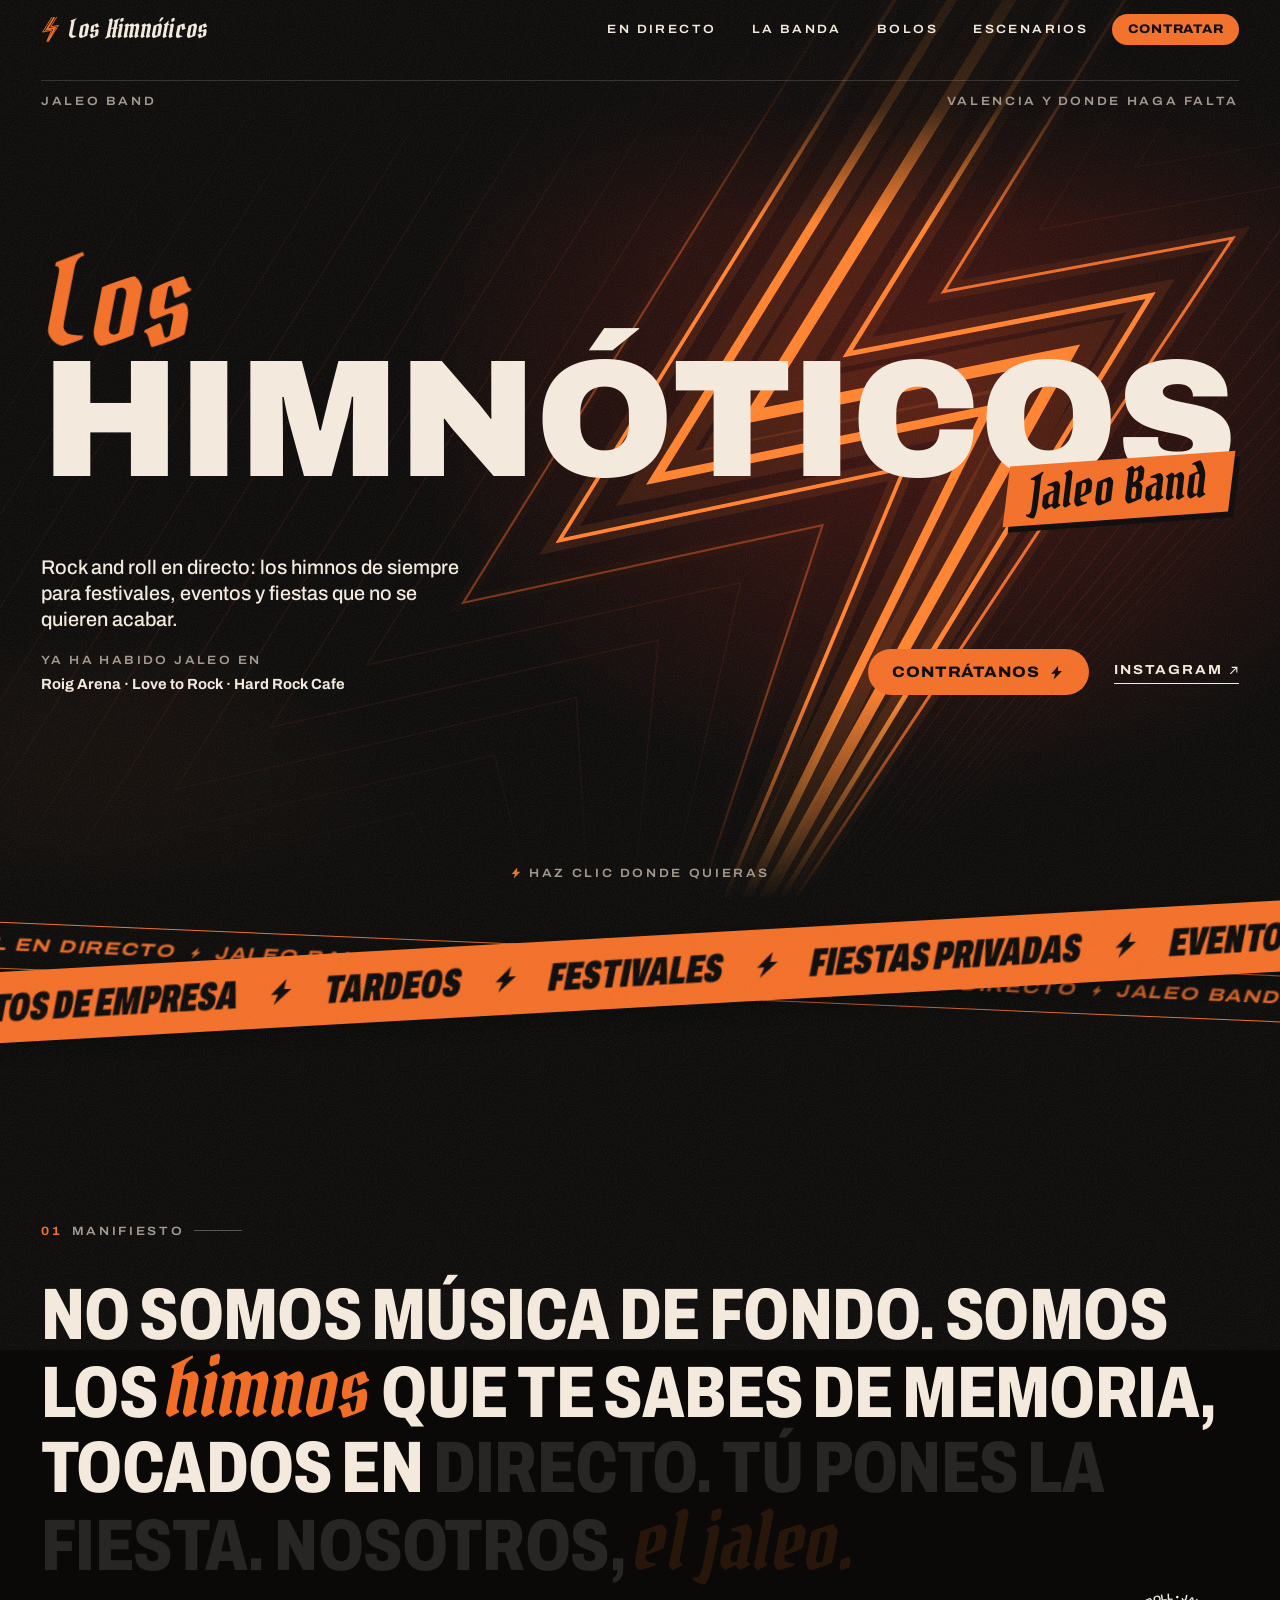
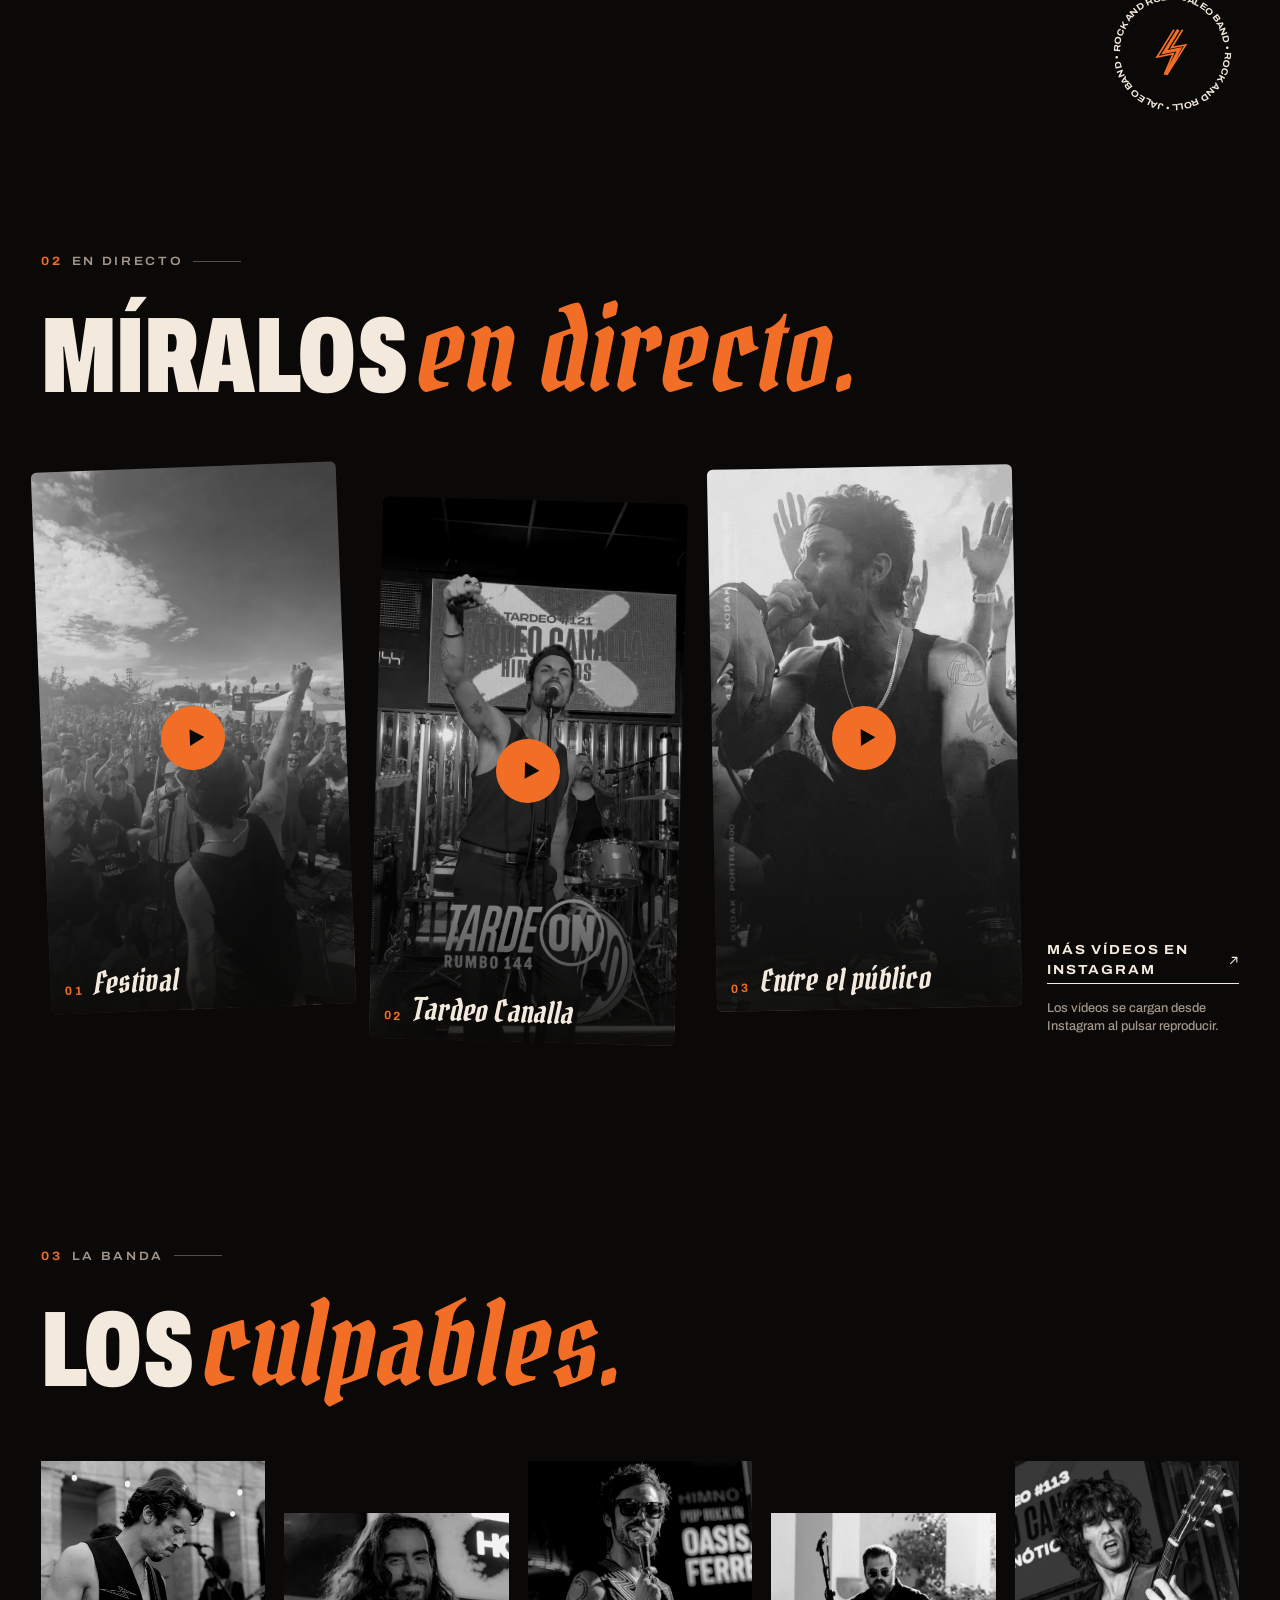
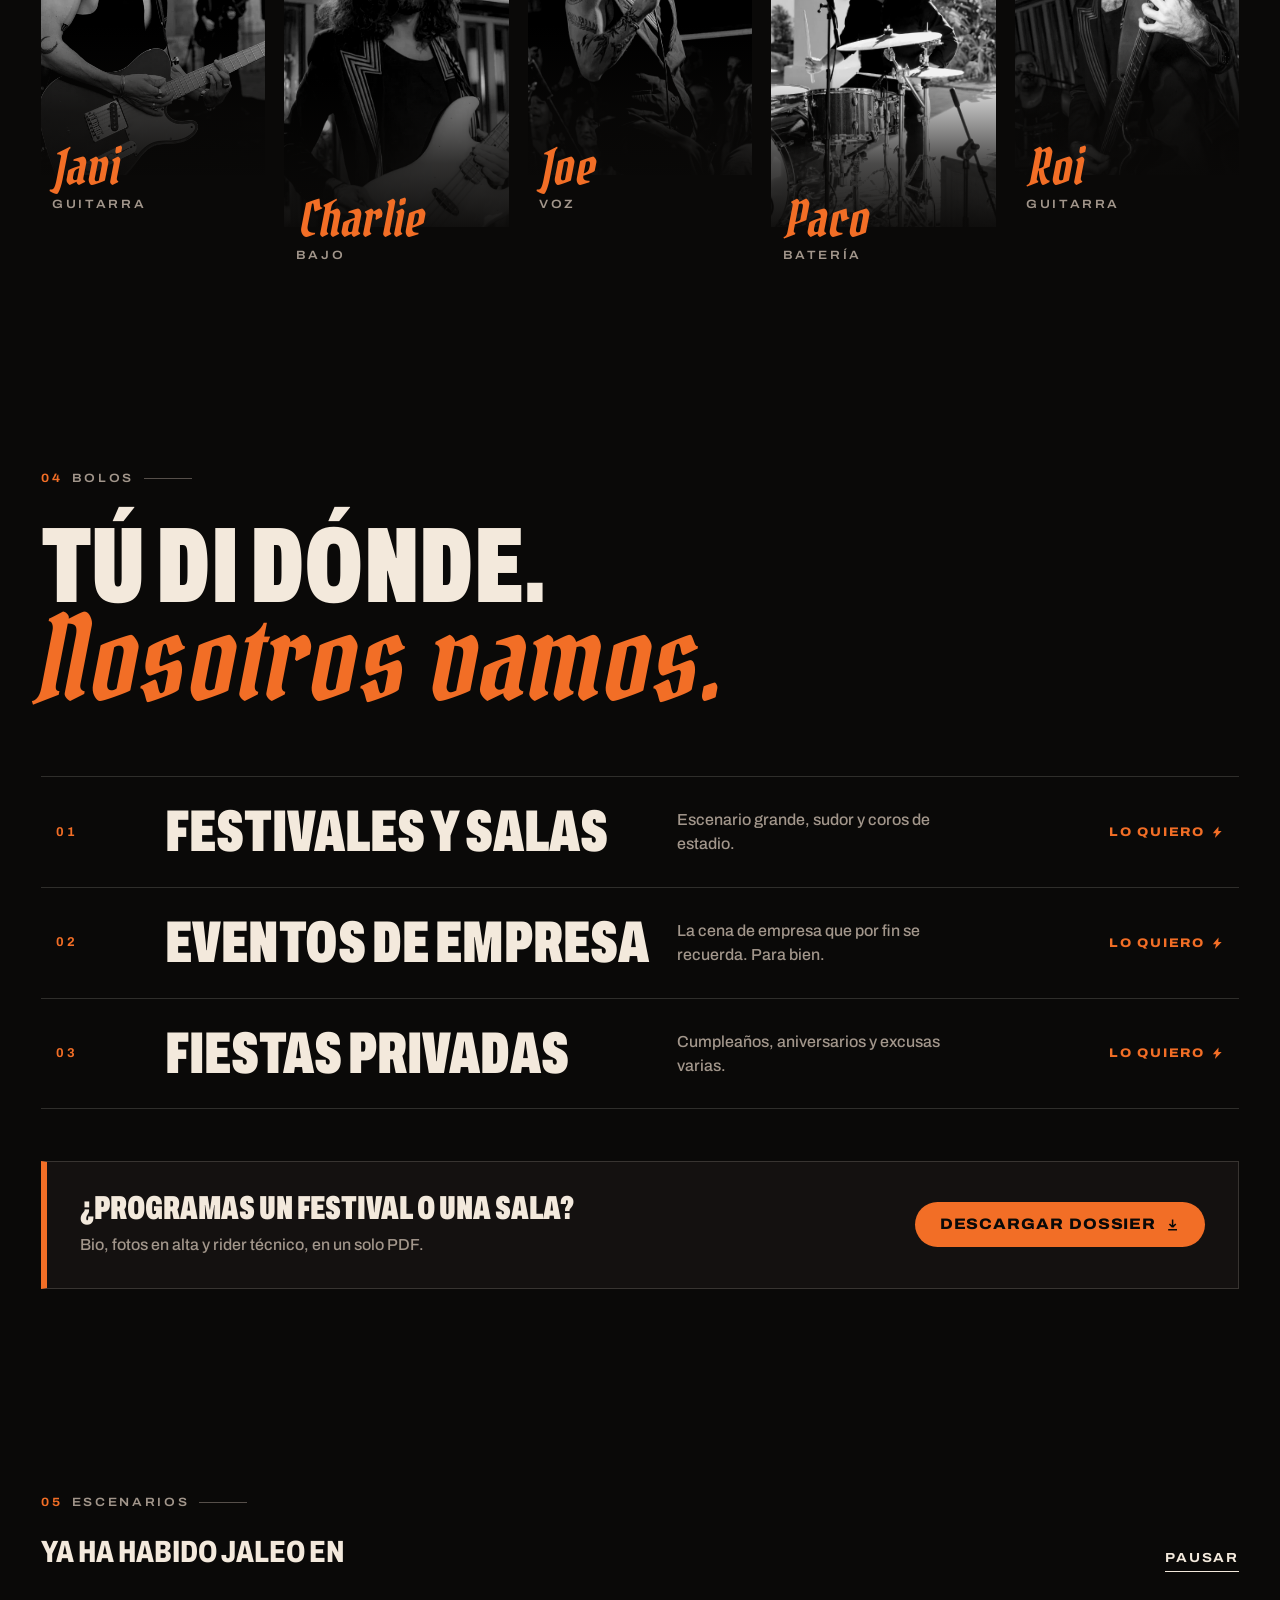
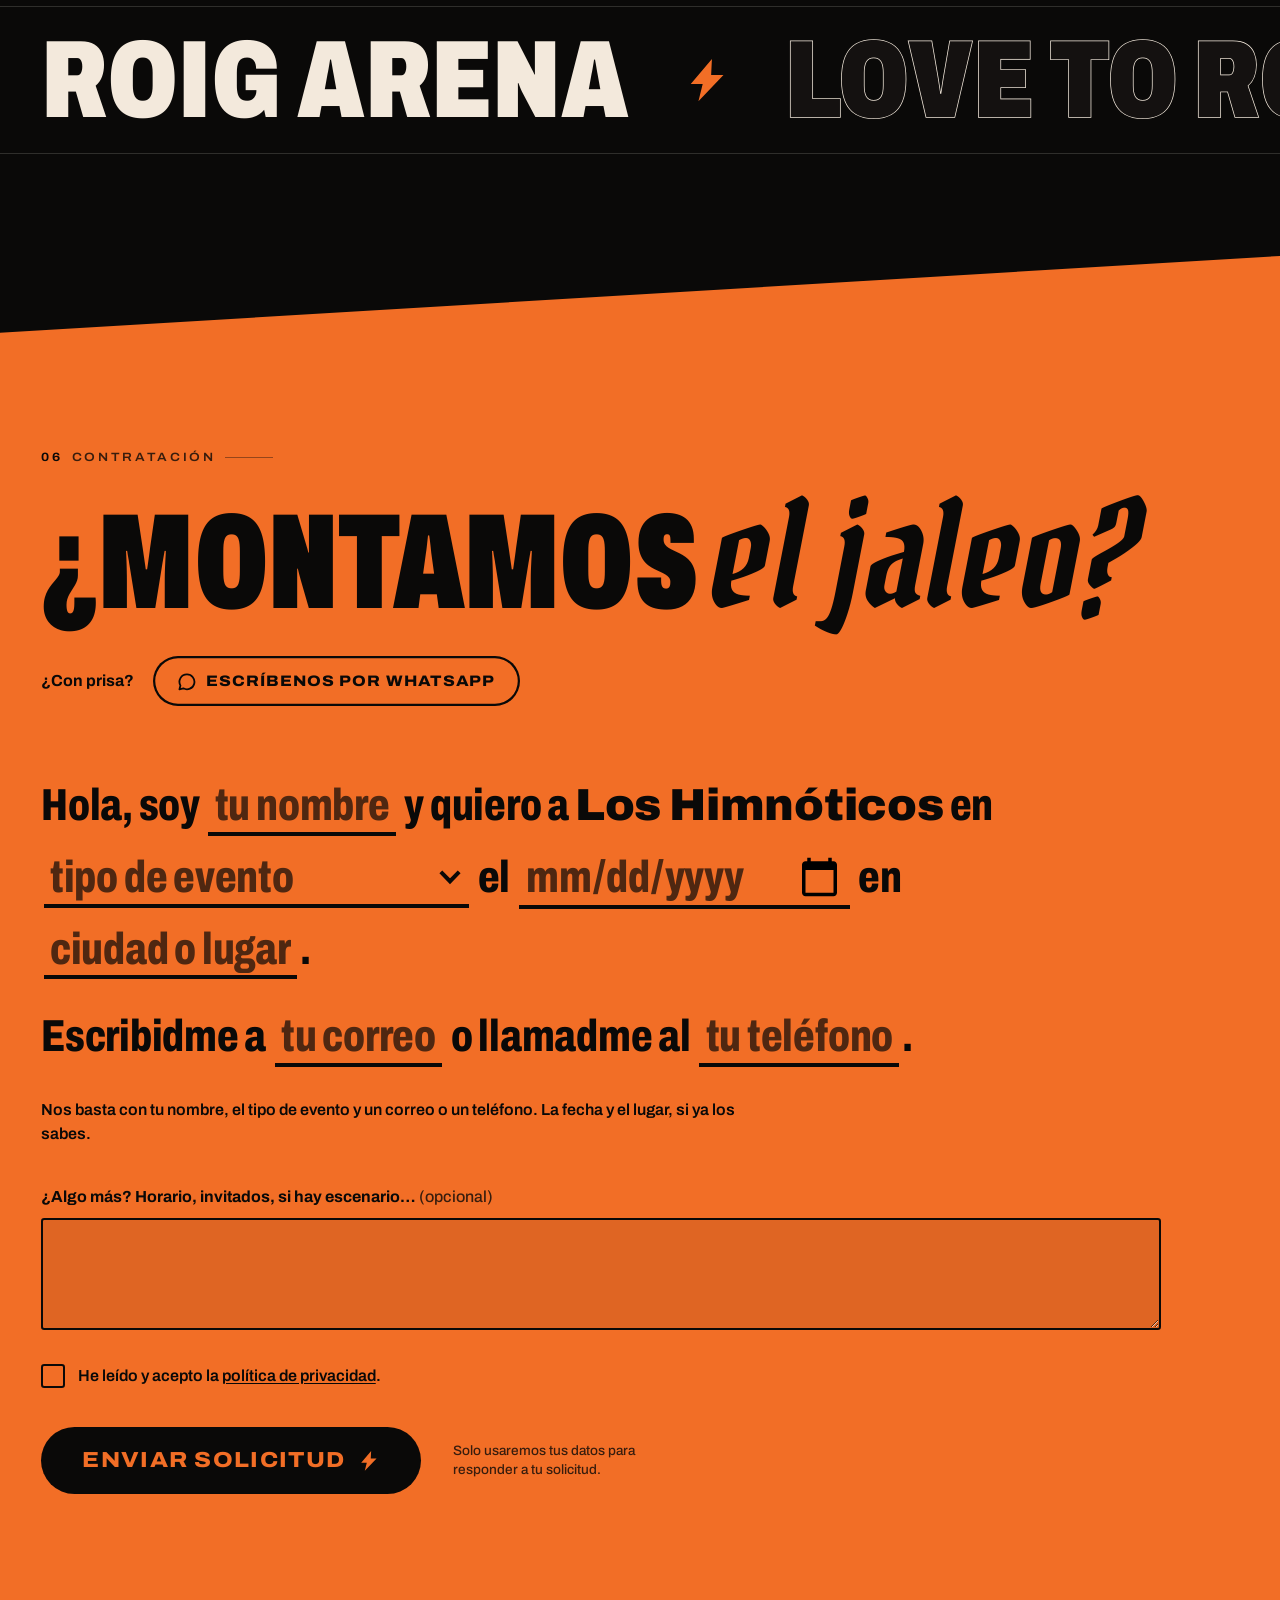
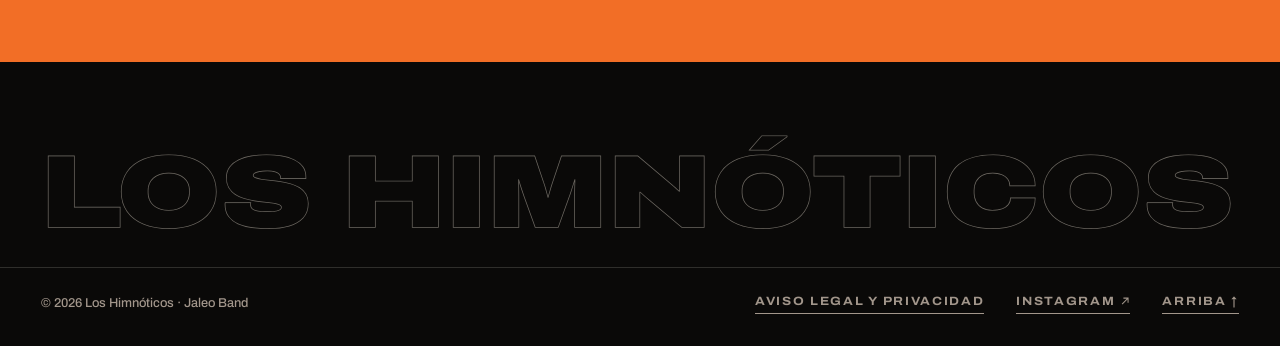
==== commit 3ba178fc: "Mejoras de UX del home: formulario, prueba social, orden y táctil - Formulario: el aviso de error sa" ====
--- a/index.html
+++ b/index.html
@@ -25,7 +25,8 @@
   <link rel="preload" href="assets/fonts/archivo-var.woff2" as="font" type="font/woff2" crossorigin>
   <link rel="preload" href="assets/fonts/pirata-one.woff2" as="font" type="font/woff2" crossorigin>
   <link rel="stylesheet" href="css/styles.css">
-  <script>document.documentElement.classList.add('js')</script>
+  <!-- La intro se ve una vez por sesión: en las siguientes cargas la página entra directamente -->
+  <script>(function (d) { d.classList.add('js'); try { if (sessionStorage.getItem('himnoticos-intro')) d.classList.add('no-intro'); } catch (e) {} })(document.documentElement);</script>
   <script type="application/ld+json">
   {
     "@context": "https://schema.org",
@@ -94,8 +95,8 @@
       <span class="brand__name goth">Los Himnóticos</span>
     </a>
     <nav class="nav" aria-label="Principal">
+      <a href="#directo">En directo</a>
       <a href="#banda">La banda</a>
-      <a href="#directo">En directo</a>
       <a href="#bolos">Bolos</a>
       <a href="#escenarios">Escenarios</a>
     </nav>
@@ -121,7 +122,10 @@
       </h1>
 
       <div class="hero__foot">
-        <p class="hero__sub" data-in style="--d:1s">Rock and roll en directo para festivales, eventos y fiestas que no se quieren acabar.</p>
+        <div class="hero__lede">
+          <p class="hero__sub" data-in style="--d:1s">Rock and roll en directo: los himnos de siempre para festivales, eventos y fiestas que no se quieren acabar.</p>
+          <p class="hero__proof" data-in style="--d:1.2s"><span>Ya ha habido jaleo en</span> <strong>Roig Arena · Love to Rock · Hard Rock Cafe</strong></p>
+        </div>
         <div class="hero__cta" data-in style="--d:1.1s">
           <a class="btn" href="#contratacion" data-magnetic>
             <span class="btn__label">Contrátanos</span>
@@ -170,50 +174,10 @@
       </div>
     </section>
 
-    <!-- LA BANDA -->
-    <section class="band wrap" id="banda">
-      <header class="band__head">
-        <p class="label" data-reveal><b>02</b> La banda</p>
-        <h2 class="h-xl" data-reveal>Los <em class="goth">culpables.</em></h2>
-      </header>
-      <ul class="band__list" data-reveal>
-        <li class="member" style="--i:0">
-          <figure>
-            <div class="member__photo"><img src="assets/img/banda/javi.webp" width="539" height="629" alt="Javi tocando la guitarra eléctrica" loading="lazy" decoding="async" style="--pos:30% 50%"></div>
-            <figcaption><span class="member__name goth">Javi</span><span class="member__role">Guitarra</span></figcaption>
-          </figure>
-        </li>
-        <li class="member" style="--i:1">
-          <figure>
-            <div class="member__photo"><img src="assets/img/banda/charlie.webp" width="597" height="849" alt="Charlie con el bajo, sonriendo" loading="lazy" decoding="async" style="--pos:50% 0%"></div>
-            <figcaption><span class="member__name goth">Charlie</span><span class="member__role">Bajo</span></figcaption>
-          </figure>
-        </li>
-        <li class="member" style="--i:2">
-          <figure>
-            <div class="member__photo"><img src="assets/img/banda/joe.webp" width="593" height="851" alt="Joe cantando en directo con el micrófono en la mano y gafas de sol" loading="lazy" decoding="async" style="--pos:50% 0%"></div>
-            <figcaption><span class="member__name goth">Joe</span><span class="member__role">Voz</span></figcaption>
-          </figure>
-        </li>
-        <li class="member" style="--i:3">
-          <figure>
-            <div class="member__photo"><img src="assets/img/banda/paco.webp" width="527" height="806" alt="Paco a la batería con gafas de sol" loading="lazy" decoding="async" style="--pos:50% 10%"></div>
-            <figcaption><span class="member__name goth">Paco</span><span class="member__role">Batería</span></figcaption>
-          </figure>
-        </li>
-        <li class="member" style="--i:4">
-          <figure>
-            <div class="member__photo"><img src="assets/img/banda/roi.webp" width="626" height="854" alt="Roi tocando la guitarra en pleno concierto" loading="lazy" decoding="async" style="--pos:45% 50%"></div>
-            <figcaption><span class="member__name goth">Roi</span><span class="member__role">Guitarra</span></figcaption>
-          </figure>
-        </li>
-      </ul>
-    </section>
-
     <!-- EN DIRECTO -->
     <section class="live wrap" id="directo">
       <header class="live__head">
-        <p class="label" data-reveal><b>03</b> En directo</p>
+        <p class="label" data-reveal><b>02</b> En directo</p>
         <h2 class="h-xl" data-reveal>Míralos <em class="goth">en directo.</em></h2>
       </header>
       <ul class="live__list" data-reveal>
@@ -244,6 +208,46 @@
         <li class="live__more" style="--i:3">
           <a class="link" href="https://www.instagram.com/himnoticos" target="_blank" rel="noopener">Más vídeos en Instagram <svg class="i" aria-hidden="true"><use href="#i-arrow"/></svg></a>
           <p class="live__note">Los vídeos se cargan desde Instagram al pulsar reproducir.</p>
+        </li>
+      </ul>
+    </section>
+
+    <!-- LA BANDA -->
+    <section class="band wrap" id="banda">
+      <header class="band__head">
+        <p class="label" data-reveal><b>03</b> La banda</p>
+        <h2 class="h-xl" data-reveal>Los <em class="goth">culpables.</em></h2>
+      </header>
+      <ul class="band__list" data-reveal>
+        <li class="member" style="--i:0">
+          <figure>
+            <div class="member__photo"><img src="assets/img/banda/javi.webp" width="539" height="629" alt="Javi tocando la guitarra eléctrica" loading="lazy" decoding="async" style="--pos:30% 50%"></div>
+            <figcaption><span class="member__name goth">Javi</span><span class="member__role">Guitarra</span></figcaption>
+          </figure>
+        </li>
+        <li class="member" style="--i:1">
+          <figure>
+            <div class="member__photo"><img src="assets/img/banda/charlie.webp" width="597" height="849" alt="Charlie con el bajo, sonriendo" loading="lazy" decoding="async" style="--pos:50% 0%"></div>
+            <figcaption><span class="member__name goth">Charlie</span><span class="member__role">Bajo</span></figcaption>
+          </figure>
+        </li>
+        <li class="member" style="--i:2">
+          <figure>
+            <div class="member__photo"><img src="assets/img/banda/joe.webp" width="593" height="851" alt="Joe cantando en directo con el micrófono en la mano y gafas de sol" loading="lazy" decoding="async" style="--pos:50% 0%"></div>
+            <figcaption><span class="member__name goth">Joe</span><span class="member__role">Voz</span></figcaption>
+          </figure>
+        </li>
+        <li class="member" style="--i:3">
+          <figure>
+            <div class="member__photo"><img src="assets/img/banda/paco.webp" width="527" height="806" alt="Paco a la batería con gafas de sol" loading="lazy" decoding="async" style="--pos:50% 10%"></div>
+            <figcaption><span class="member__name goth">Paco</span><span class="member__role">Batería</span></figcaption>
+          </figure>
+        </li>
+        <li class="member" style="--i:4">
+          <figure>
+            <div class="member__photo"><img src="assets/img/banda/roi.webp" width="626" height="854" alt="Roi tocando la guitarra en pleno concierto" loading="lazy" decoding="async" style="--pos:45% 50%"></div>
+            <figcaption><span class="member__name goth">Roi</span><span class="member__role">Guitarra</span></figcaption>
+          </figure>
         </li>
       </ul>
     </section>
@@ -299,7 +303,11 @@
     <section class="stages" id="escenarios">
       <div class="wrap">
         <p class="label" data-reveal><b>05</b> Escenarios</p>
-        <p class="stages__lead" data-reveal>Ya ha habido jaleo en</p>
+        <div class="stages__top" data-reveal>
+          <p class="stages__lead">Ya ha habido jaleo en</p>
+          <!-- Solo aparece cuando el rótulo se mueve (lo activa el script) -->
+          <button class="link stages__pause" type="button" data-marquee-toggle hidden><span data-label>Pausar</span><span class="sr-only"> el rótulo en movimiento</span></button>
+        </div>
       </div>
       <ul class="sr-only">
         <li>Roig Arena</li>
@@ -362,6 +370,7 @@
             o llamadme al
             <label class="blank"><span class="sr-only">Tu teléfono</span><input type="tel" name="telefono" placeholder="tu teléfono" autocomplete="tel"></label><span class="dot">.</span>
           </p>
+          <p class="booking__hint">Nos basta con tu nombre, el tipo de evento y un correo o un teléfono. La fecha y el lugar, si ya los sabes.</p>
 
           <label class="booking__more">
             <span class="booking__more-label">¿Algo más? Horario, invitados, si hay escenario… <small>(opcional)</small></span>
--- a/css/styles.css
+++ b/css/styles.css
@@ -251,6 +251,10 @@
   background: rgba(10, 9, 8, .76);
   -webkit-backdrop-filter: blur(12px); backdrop-filter: blur(12px);
 }
+/* Sobre el naranja de contratación: fondo opaco (translúcido se veía marrón) y sin el botón, que ya sobra */
+.top.is-contact { background: var(--bg); -webkit-backdrop-filter: none; backdrop-filter: none; }
+.top .btn { transition: transform .3s var(--ease), color .3s, opacity .3s, visibility .3s; }
+.top.is-contact .btn { opacity: 0; visibility: hidden; }
 
 .brand { display: flex; align-items: center; gap: .55rem; }
 .brand__bolt { width: 1.2rem; height: 1.55rem; color: var(--orange); }
@@ -259,7 +263,7 @@
 .nav { display: flex; gap: 2.2rem; margin-left: auto; }
 .nav a {
   position: relative; padding: .4em 0;
-  font-size: .74rem; font-weight: 600; font-stretch: 112%;
+  font-size: .75rem; font-weight: 600; font-stretch: 112%;
   letter-spacing: .2em; text-transform: uppercase;
 }
 .nav a::after {
@@ -307,7 +311,7 @@
 .hero__meta {
   display: flex; justify-content: space-between; gap: 1rem;
   padding-top: .7rem; border-top: 1px solid var(--line);
-  font-size: .72rem; font-weight: 600; font-stretch: 112%;
+  font-size: .75rem; font-weight: 600; font-stretch: 112%;
   letter-spacing: .22em; text-transform: uppercase; color: var(--muted);
 }
 
@@ -369,14 +373,22 @@
 @media (min-width: 761px) {
   .hero__foot { margin-bottom: auto; }
 }
-.hero__sub { max-width: 31ch; font-size: clamp(1.05rem, 1.55vw, 1.45rem); line-height: 1.3; }
+.hero__sub { max-width: 40ch; font-size: clamp(1.05rem, 1.55vw, 1.45rem); line-height: 1.3; }
+/* Escenarios ya pisados, a la vista sin esperar al rótulo en movimiento de más abajo */
+.hero__proof { margin-top: clamp(.9rem, 1.4vw, 1.3rem); }
+.hero__proof span {
+  display: block;
+  font-size: .75rem; font-weight: 600; font-stretch: 112%;
+  letter-spacing: .2em; text-transform: uppercase; color: var(--muted);
+}
+.hero__proof strong { display: block; margin-top: .3em; font-size: clamp(.9rem, 1.15vw, 1.05rem); font-weight: 700; }
 .hero__cta { display: flex; align-items: center; gap: 1.6rem; flex: none; }
 
 .hero__hint {
   position: absolute; left: 0; right: 0; bottom: 1.15rem;
   display: flex; align-items: center; gap: .6em;
   width: max-content; margin-inline: auto;
-  font-size: .68rem; font-weight: 600; font-stretch: 112%;
+  font-size: .75rem; font-weight: 600; font-stretch: 112%;
   letter-spacing: .22em; text-transform: uppercase; color: var(--muted);
 }
 .hero__hint .i { color: var(--orange); animation: blink 1.5s steps(1) infinite; }
@@ -387,6 +399,21 @@
   .hint--touch { display: inline; }
 }
 
+/* En vertical ancho (tablet) el rayo pasa por detrás del texto: un velo lo mantiene legible */
+@media (min-width: 761px) and (max-aspect-ratio: 1/1) {
+  .hero__lede { position: relative; }
+  .hero__lede::before {
+    content: ""; position: absolute; inset: -3.5rem -6rem -3.5rem -4rem; z-index: -1;
+    background: radial-gradient(closest-side, rgba(10, 9, 8, .94), rgba(10, 9, 8, .82) 62%, transparent);
+  }
+}
+
+/* Intro ya vista en esta sesión: sin pantalla de carga y con las entradas adelantadas */
+.no-intro .loader { display: none; }
+.no-intro.is-in [data-in] { transition-delay: calc(var(--d, 0s) * .3); }
+.no-intro.is-in .top { animation-delay: .1s; }
+.no-intro.is-in .hero__tag { transition-delay: .45s; }
+
 /* ---------- Cintas ---------- */
 .tapes {
   position: relative; z-index: 3; pointer-events: none;
@@ -489,7 +516,7 @@
 }
 .member__name { font-size: var(--name); line-height: .85; transform-origin: left bottom; transition: transform .5s var(--ease); }
 .member__role {
-  font-size: .7rem; font-weight: 600; font-stretch: 112%;
+  font-size: .75rem; font-weight: 600; font-stretch: 112%;
   letter-spacing: .22em; text-transform: uppercase; color: var(--muted);
 }
 
@@ -565,7 +592,7 @@
   position: absolute; left: .9rem; right: .9rem; bottom: .85rem; z-index: 1;
   display: flex; align-items: baseline; gap: .7rem;
 }
-.clip__n { font-size: .72rem; font-weight: 700; letter-spacing: .2em; color: var(--orange); }
+.clip__n { font-size: .75rem; font-weight: 700; letter-spacing: .2em; color: var(--orange); }
 .clip__t { font-size: clamp(1.6rem, 2.4vw, 2.3rem); line-height: .95; color: var(--cream); }
 
 .clip.is-active .clip__link img { filter: none; transform: scale(1.07); }
@@ -616,7 +643,7 @@
 .modal__frame iframe { display: block; width: 100%; height: 100%; border: 0; }
 .modal__close {
   justify-self: end;
-  display: grid; place-items: center; width: 2.6rem; height: 2.6rem;
+  display: grid; place-items: center; width: 2.75rem; height: 2.75rem;
   border: 0; border-radius: 50%; background: var(--orange); color: var(--bg);
   font-size: 1.7rem; line-height: 1; cursor: pointer;
   transition: transform .3s var(--ease);
@@ -649,11 +676,12 @@
   transition: font-stretch .6s var(--ease);
 }
 .row__d { max-width: 32ch; font-size: clamp(.95rem, 1.25vw, 1.2rem); color: var(--muted); transition: color .35s, opacity .3s; }
+/* Siempre a la vista: es lo que dice que la fila se puede pulsar (antes solo aparecía al pasar el ratón) */
 .row__go {
   display: inline-flex; align-items: center; gap: .5em;
   font-size: .78rem; font-weight: 800; font-stretch: 112%; letter-spacing: .14em; text-transform: uppercase;
-  opacity: 0; translate: -1rem 0;
-  transition: opacity .35s, translate .5s var(--ease);
+  color: var(--orange);
+  transition: color .35s, translate .5s var(--ease);
 }
 @media (hover: hover) and (min-width: 900px) {
   .row__t { white-space: nowrap; }
@@ -662,7 +690,7 @@
   .row:hover .row__n, .row:focus-visible .row__n { color: var(--bg); }
   .row:hover .row__t, .row:focus-visible .row__t { font-stretch: 100%; }
   .row:hover .row__d, .row:focus-visible .row__d { opacity: 0; }
-  .row:hover .row__go, .row:focus-visible .row__go { opacity: 1; translate: 0 0; }
+  .row:hover .row__go, .row:focus-visible .row__go { color: var(--bg); translate: .35rem 0; }
 }
 
 /* Dossier para promotores */
@@ -677,7 +705,9 @@
 
 /* ---------- Escenarios ---------- */
 .stages { overflow: hidden; padding-block: clamp(3rem, 6vw, 6rem) clamp(4rem, 8vw, 7rem); }
-.stages__lead { margin-top: 1.1rem; font-size: clamp(1.3rem, 2.4vw, 2.2rem); font-weight: 800; font-stretch: 75%; text-transform: uppercase; }
+.stages__top { display: flex; flex-wrap: wrap; align-items: baseline; justify-content: space-between; gap: .6rem 2rem; margin-top: 1.1rem; }
+.stages__pause { border: 0; border-radius: 0; padding-inline: 0; cursor: pointer; }
+.stages__lead { font-size: clamp(1.3rem, 2.4vw, 2.2rem); font-weight: 800; font-stretch: 75%; text-transform: uppercase; }
 .stages__marquee { margin-top: clamp(1.2rem, 2.4vw, 2.4rem); padding-block: clamp(.7rem, 1.4vw, 1.4rem); border-block: 1px solid var(--line); }
 .stages__track {
   display: flex; align-items: center; width: max-content;
@@ -716,7 +746,7 @@
 .booking__line + .booking__line { margin-top: .35em; }
 .booking__line strong { font-weight: 900; font-stretch: 100%; white-space: nowrap; }
 
-.blank { display: inline-block; max-width: 100%; vertical-align: baseline; }
+.blank { position: relative; display: inline-block; max-width: 100%; vertical-align: baseline; }
 .blank input, .blank select {
   -webkit-appearance: none; appearance: none;
   max-width: 100%; margin: 0 .06em; padding: 0 .14em;
@@ -741,6 +771,29 @@
 }
 .blank--select option { font-size: 1rem; font-weight: 500; font-stretch: 100%; color: #0a0908; background: #fff; }
 .blank--date input { width: auto; min-width: 7ch; }
+/* Fecha sin rellenar: atenuada como los demás huecos, para que no parezca un valor ya puesto */
+.blank--date input[data-empty]:not(:focus) { color: rgba(10, 9, 8, .7); }
+/* Al llevar el foco a un campo, que no quede bajo la cabecera y haya sitio para su aviso */
+.booking :is(input, select, textarea) { scroll-margin-block: 7rem 5rem; }
+
+.booking__hint { max-width: 46rem; margin-top: clamp(1rem, 2vw, 1.6rem); font-weight: 600; }
+
+/* Aviso de error: aparece junto al campo que falla, no al final del formulario */
+.tip {
+  position: absolute; left: 0; top: calc(100% + .5rem); z-index: 3;
+  width: max-content; max-width: min(21rem, 80vw);
+  padding: .5rem .8rem; border-radius: .2rem;
+  background: var(--bg); color: var(--cream);
+  font-size: .9rem; font-weight: 700; font-stretch: 100%; line-height: 1.3; letter-spacing: 0;
+  pointer-events: none;
+  animation: tip-in .25s var(--ease);
+}
+.tip::before {
+  content: ""; position: absolute; left: 1rem; bottom: 100%;
+  border: .4rem solid transparent; border-bottom-color: var(--bg);
+}
+.tip--flow { position: relative; top: auto; display: block; max-width: 100%; margin-top: .9rem; }
+@keyframes tip-in { from { opacity: 0; translate: 0 -.3rem; } }
 
 .booking.was-validated .blank :invalid {
   border-bottom-style: dashed; background-color: rgba(10, 9, 8, .14);
@@ -826,7 +879,7 @@
   font-size: .8rem; color: var(--muted);
 }
 .foot__row p { margin-right: auto; }
-.foot__row .link { font-size: .74rem; }
+.foot__row .link { font-size: .75rem; }
 
 /* ---------- Página legal ---------- */
 .legal { max-width: 74ch; margin-inline: auto; padding: 7rem var(--gutter) 5rem; }
@@ -859,32 +912,49 @@
       linear-gradient(to bottom, rgba(10, 9, 8, .9), rgba(10, 9, 8, .8) 12%, transparent 24%),
       linear-gradient(to bottom, transparent 46%, rgba(10, 9, 8, .88) 78%, var(--bg));
   }
-  .hero__meta { font-size: .62rem; letter-spacing: .18em; }
+  .hero__meta { letter-spacing: .16em; }
+  .hero__meta span:first-child { display: none; }   /* «Jaleo Band» ya está en el sello del título */
   .hero__name { font-stretch: 68%; font-size: 17.6vw; transform: scaleY(1.2); transform-origin: bottom; }
   .hero__los { margin-bottom: .34em; }
   .hero__tag { margin-top: -.5em; }
-  .hero__foot { flex-direction: column; align-items: flex-start; gap: 1.4rem; margin-top: 3.4rem; }
+  .hero__foot { flex-direction: column; align-items: flex-start; gap: 1.2rem; margin-top: 3rem; }
+  /* Orden en móvil: subtítulo, botón y, debajo, los escenarios */
+  .hero__lede { display: contents; }
+  .hero__sub { max-width: none; }
+  .hero__proof { order: 3; margin-top: 0; }
   .hero__cta { flex-wrap: wrap; gap: .9rem 1.1rem; max-width: 100%; }
   .hero__cta .btn { padding-inline: 1.25em; }
 
   .row { grid-template-columns: 2.4rem minmax(0, 1fr); }
   .row__d { grid-column: 2; }
-  .row__go { display: none; }
-
-  .booking__line { line-height: 1.75; }
+  .row__go { grid-column: 2; margin-top: .35rem; }
+
+  .booking__line { line-height: 1.5; }
   .blank input { width: 100%; }
   .blank--select, .blank--select select { width: 100%; }
   .blank:not(.blank--date) { display: block; }
-  .blank input, .blank select { margin-inline: 0; }
+  /* El hueco crece hacia arriba: 44 px de alto para el dedo con la raya igual de pegada al texto */
+  .blank input, .blank select { margin-inline: 0; padding-top: .58em; }
+  .blank--select select { background-position: right .18em top .98em; }
+  /* Aquí cada hueco ocupa su línea: el aviso va en el flujo y empuja lo de abajo en vez de taparlo */
+  .blank:not(.blank--date) .tip { position: relative; top: auto; display: block; margin: .5rem 0 .4rem; }
   .dot { display: none; }
 }
 
 /* ---------- Móviles estrechos ---------- */
 @media (max-width: 380px) {
   .brand__name { font-size: 1.25rem; }
-  .hero__meta { font-size: .56rem; letter-spacing: .12em; }
   .btn--xl { padding-inline: 1.3em; font-size: .95rem; }
-  .contact__fast .btn { padding-inline: 1em; font-size: .74rem; }
+  .contact__fast .btn { padding-inline: 1em; font-size: .75rem; }
+}
+
+/* ---------- Táctil: áreas de pulsación de al menos 44 px sin cambiar el aspecto ---------- */
+@media (pointer: coarse) {
+  .btn--sm { border: .45rem solid transparent; background-clip: padding-box; margin: -.45rem; }
+  .brand { padding-block: .6rem; margin-block: -.6rem; }
+  .link { position: relative; }
+  .link::after { content: ""; position: absolute; inset: -.75rem -.5rem; }
+  .foot__row { row-gap: 1.6rem; }
 }
 
 /* ---------- Menos movimiento ---------- */
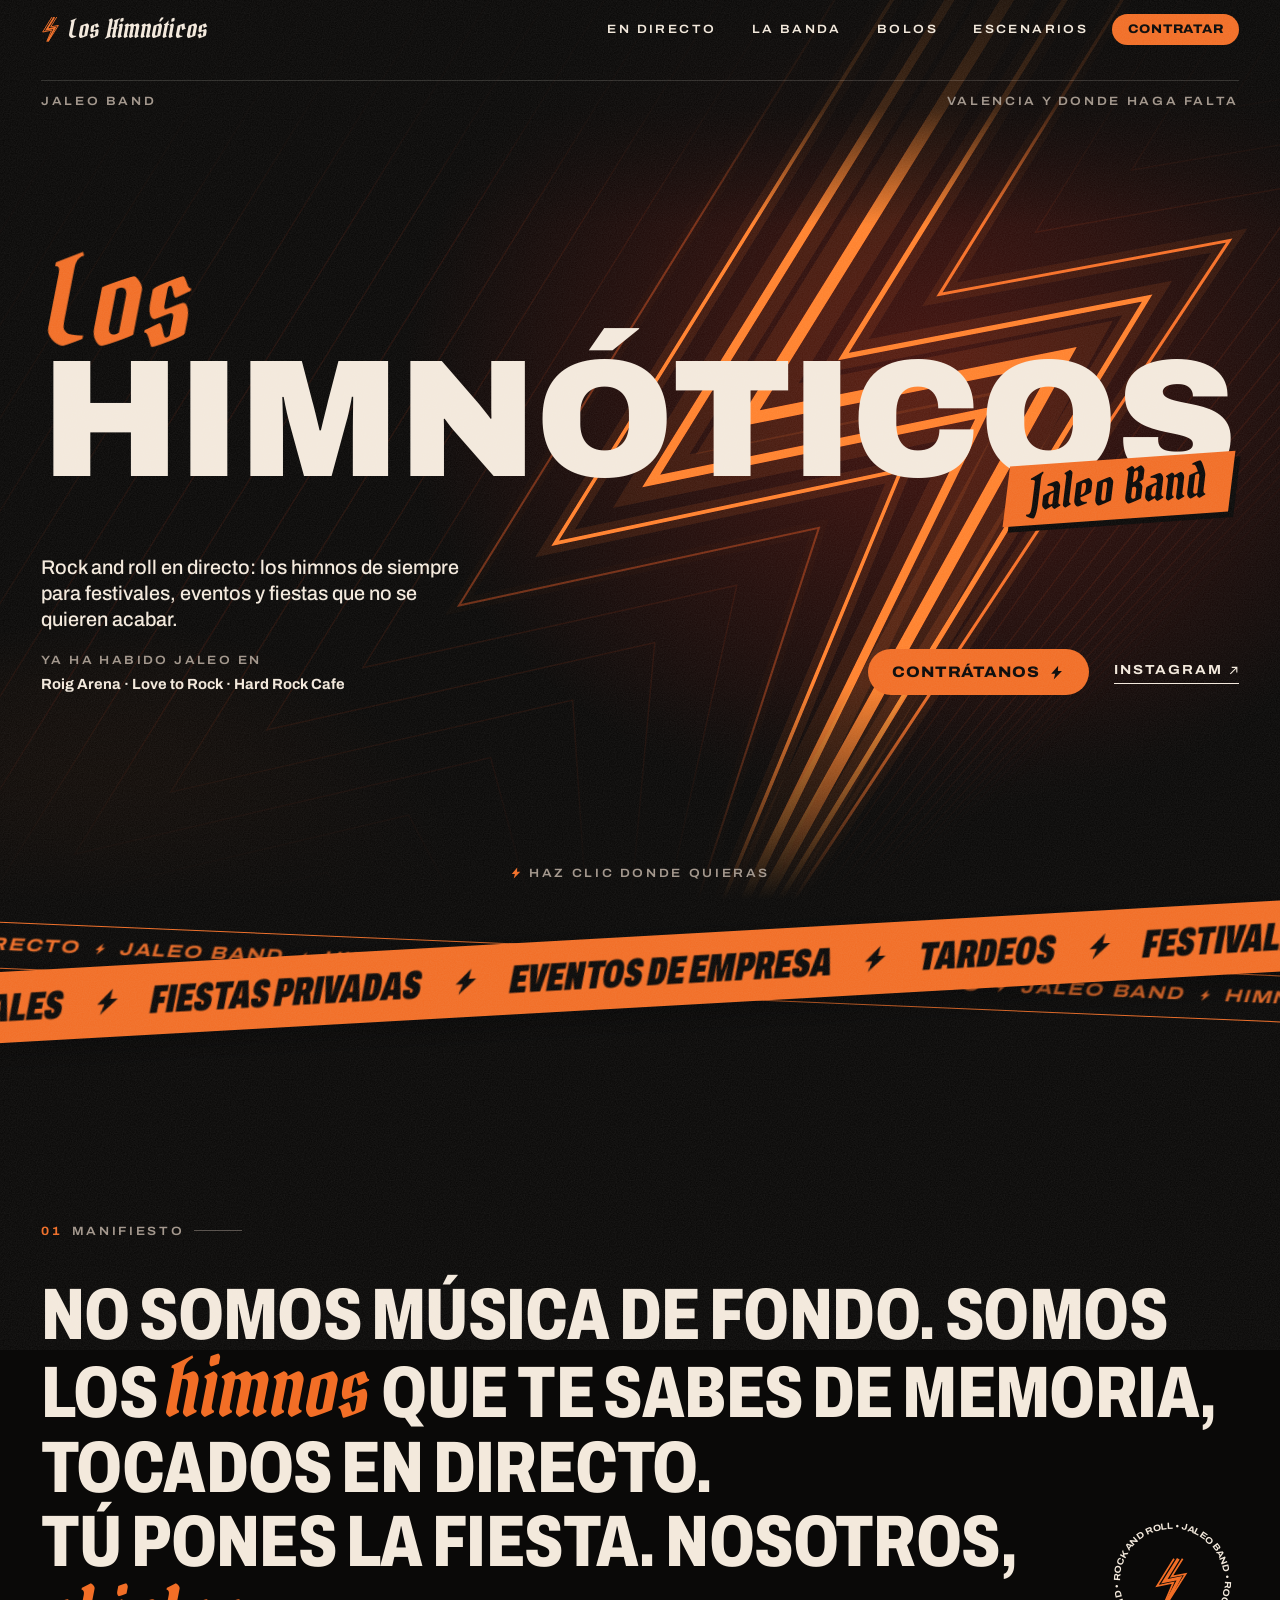
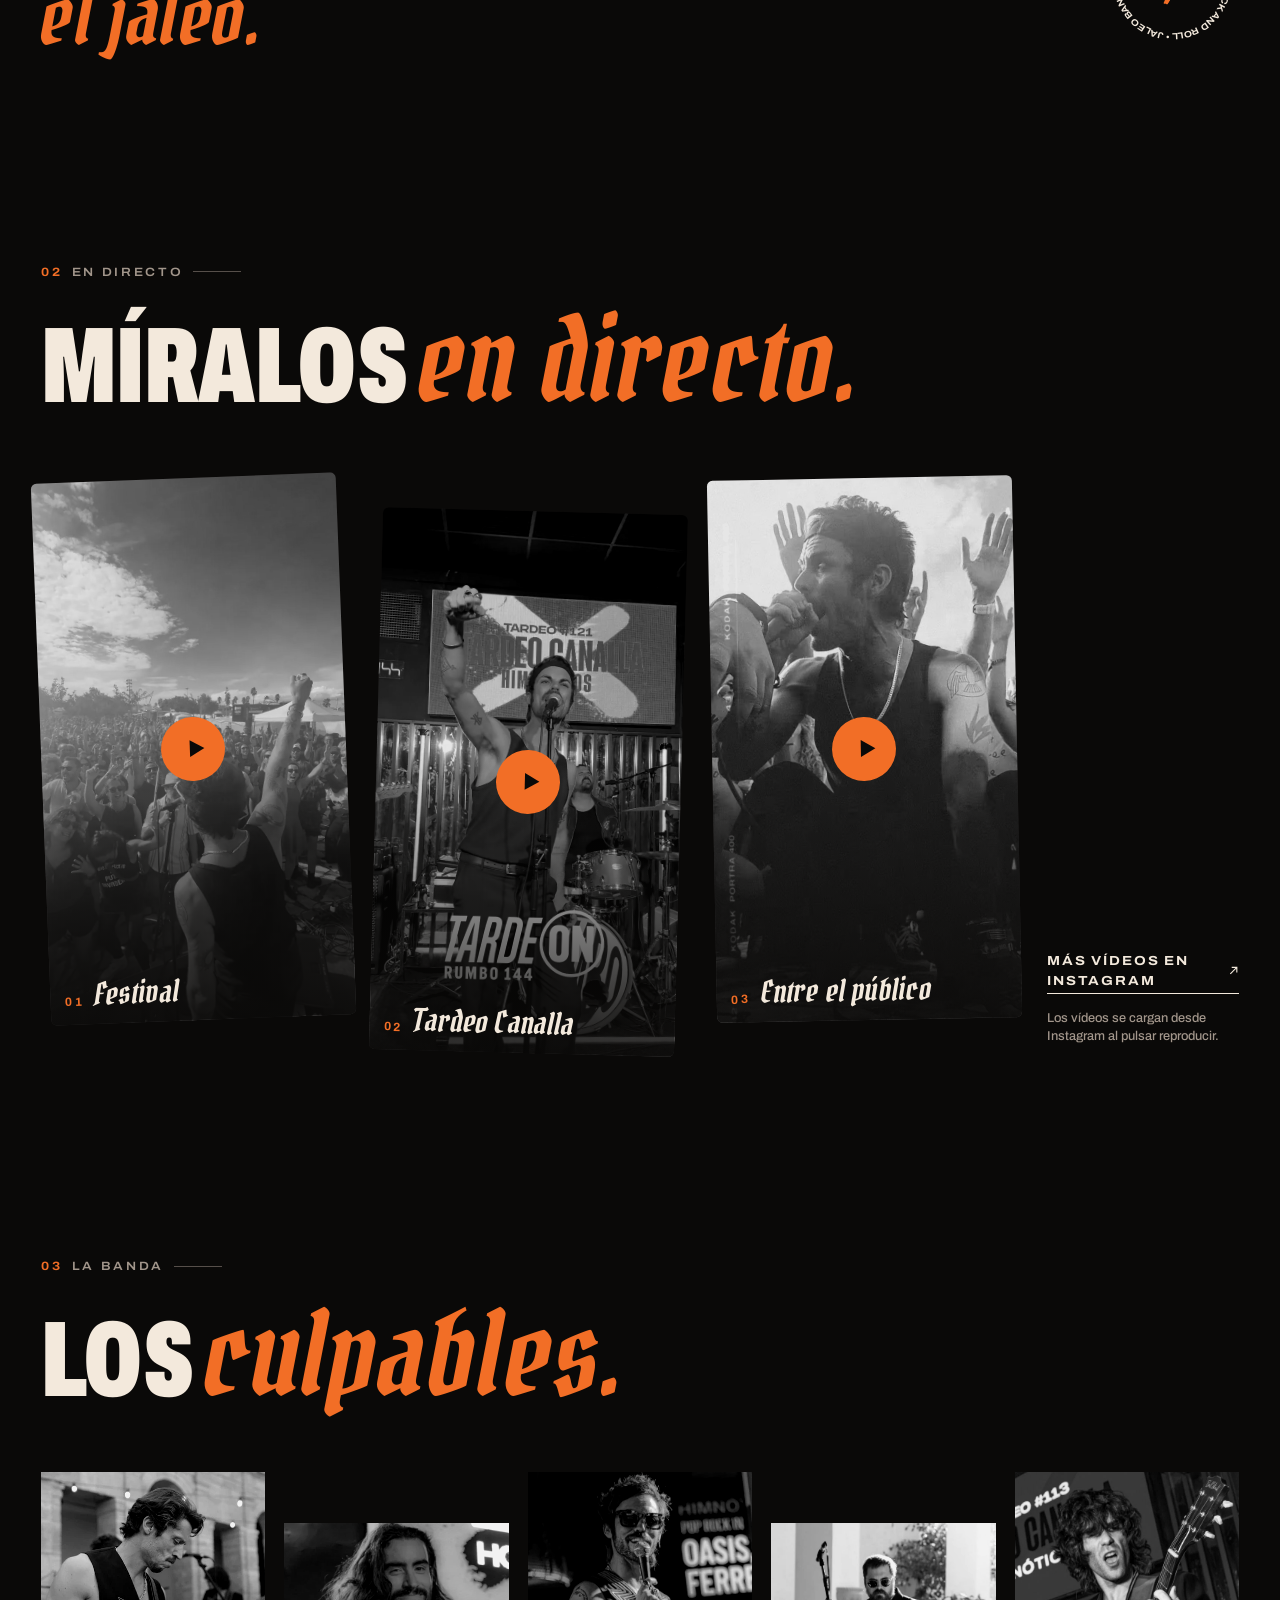
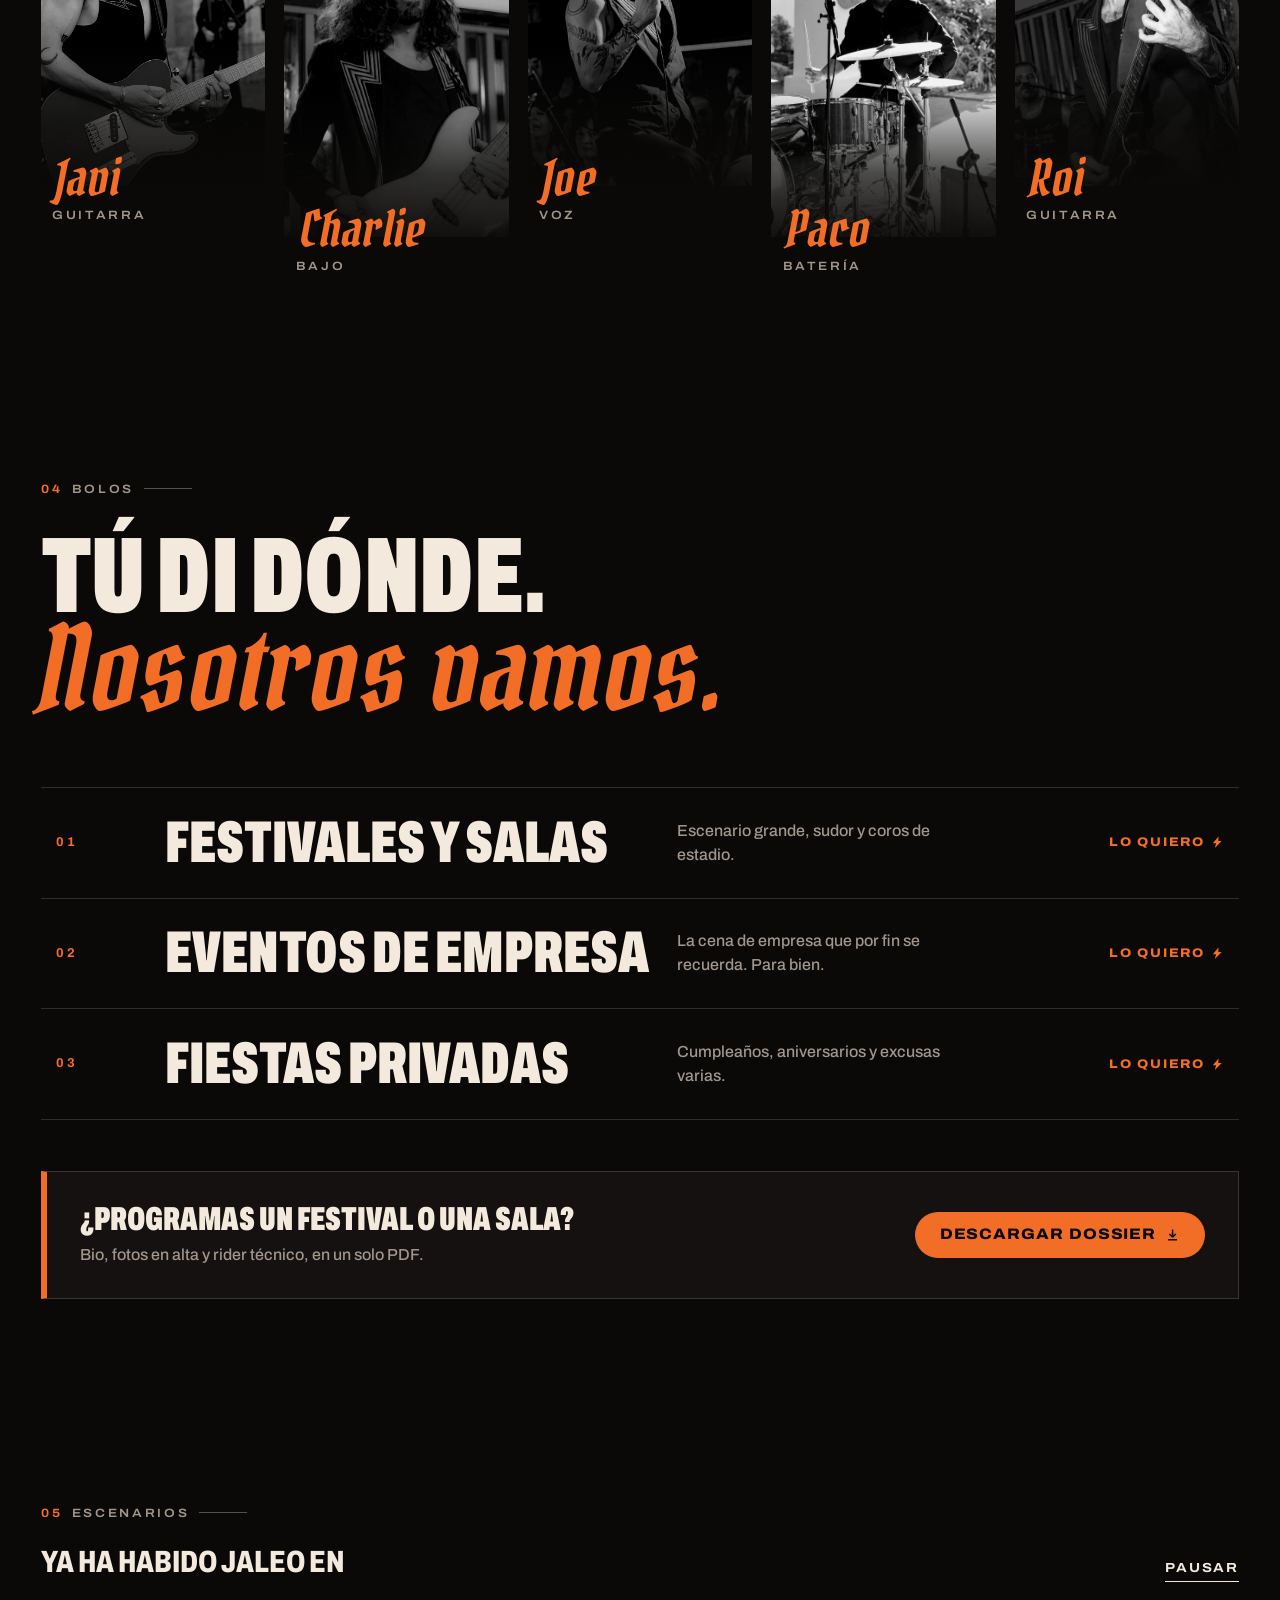
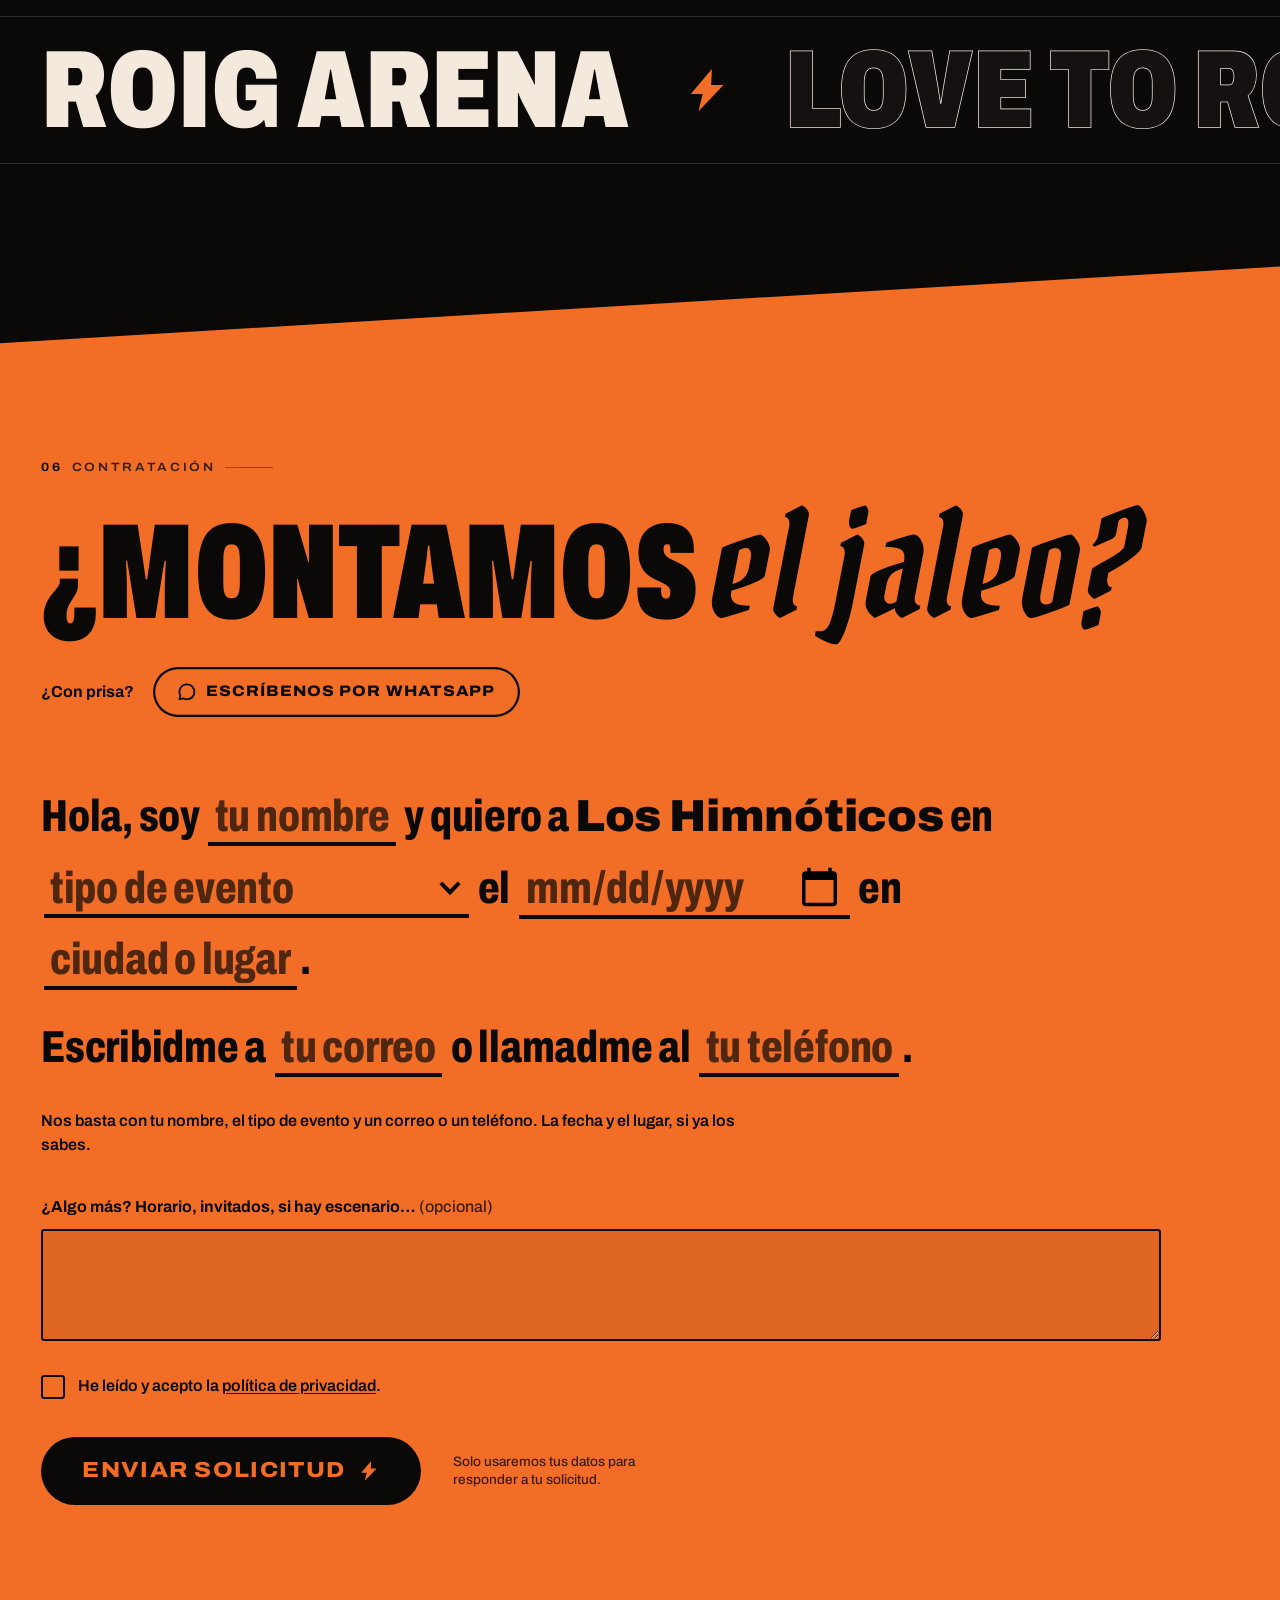
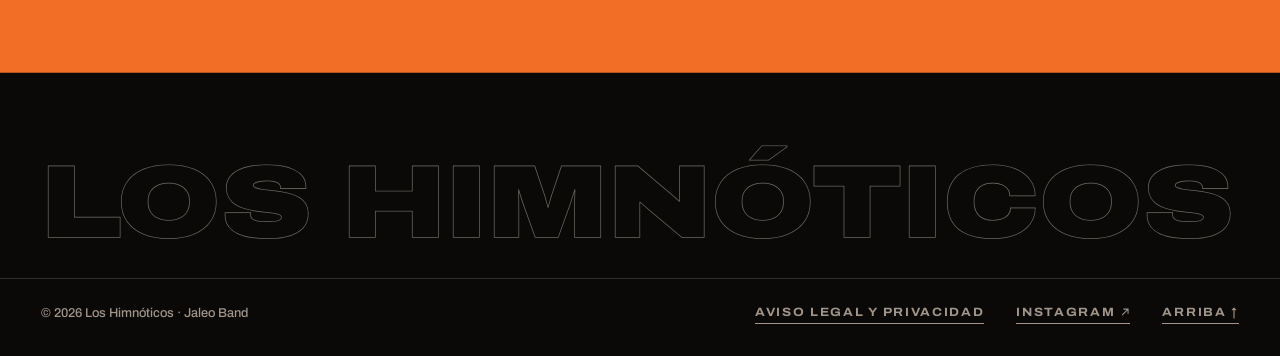
==== commit 7ae1f7fd: "Colocar el sello giratorio junto a la frase final del manifiesto Antes flotaba solo en la esquina in" ====
--- a/index.html
+++ b/index.html
@@ -163,14 +163,19 @@
     <!-- MANIFIESTO -->
     <section class="manifesto wrap" id="manifiesto">
       <p class="label" data-reveal><b>01</b> Manifiesto</p>
-      <p class="manifesto__text" data-scrolltext>No somos música de fondo. Somos los <em class="goth">himnos</em> que te sabes de memoria, tocados en directo. Tú pones la fiesta. Nosotros, <em class="goth">el jaleo.</em></p>
-
-      <div class="badge" aria-hidden="true">
-        <svg class="badge__ring" viewBox="0 0 200 200">
-          <defs><path id="badge-circle" d="M100 100m-78 0a78 78 0 1 1 156 0a78 78 0 1 1-156 0"/></defs>
-          <text><textPath href="#badge-circle" textLength="486" lengthAdjust="spacing">ROCK AND ROLL • JALEO BAND • ROCK AND ROLL • JALEO BAND •</textPath></text>
-        </svg>
-        <svg class="badge__bolt"><use href="#logo-bolt-mini"/></svg>
+      <!-- El sello cierra el manifiesto: va junto a la última frase, no suelto en una esquina -->
+      <div class="manifesto__text" data-scrolltext>
+        <p>No somos música de fondo. Somos los <em class="goth">himnos</em> que te sabes de memoria, tocados en directo.</p>
+        <div class="manifesto__end">
+          <p>Tú pones la fiesta. Nosotros, <em class="goth">el jaleo.</em></p>
+          <div class="badge" aria-hidden="true">
+            <svg class="badge__ring" viewBox="0 0 200 200">
+              <defs><path id="badge-circle" d="M100 100m-78 0a78 78 0 1 1 156 0a78 78 0 1 1-156 0"/></defs>
+              <text><textPath href="#badge-circle" textLength="486" lengthAdjust="spacing">ROCK AND ROLL • JALEO BAND • ROCK AND ROLL • JALEO BAND •</textPath></text>
+            </svg>
+            <svg class="badge__bolt"><use href="#logo-bolt-mini"/></svg>
+          </div>
+        </div>
       </div>
     </section>
 
--- a/css/styles.css
+++ b/css/styles.css
@@ -447,10 +447,7 @@
 .tape__track .i { width: .7em; height: .7em; margin-inline: .75em; }
 
 /* ---------- Manifiesto ---------- */
-.manifesto {
-  position: relative;
-  padding-block: clamp(5rem, 12vw, 11rem) clamp(9.5rem, 14vw, 13rem);
-}
+.manifesto { padding-block: clamp(5rem, 12vw, 11rem) clamp(4rem, 9vw, 8rem); }
 .manifesto__text {
   margin-top: clamp(1.6rem, 3vw, 3rem);
   font-size: clamp(2rem, 5.7vw, 5.8rem); font-weight: 800; font-stretch: 75%;
@@ -460,8 +457,11 @@
 .js-ready .manifesto__text .w { opacity: .13; transition: opacity .4s linear; }
 .js-ready .manifesto__text .w.on { opacity: 1; }
 
+/* La última frase y el sello comparten fila: el sello queda pegado al cierre del manifiesto */
+.manifesto__end { display: flex; align-items: center; gap: clamp(.8rem, 2.4vw, 2.6rem); }
+.manifesto__end p { min-width: 0; }
 .badge {
-  position: absolute; right: var(--gutter); bottom: clamp(1.6rem, 3.4vw, 3.4rem);
+  position: relative; flex: none;
   display: grid; place-items: center; overflow: hidden;
   width: clamp(6.5rem, 10.5vw, 10rem); aspect-ratio: 1;
   color: var(--cream);
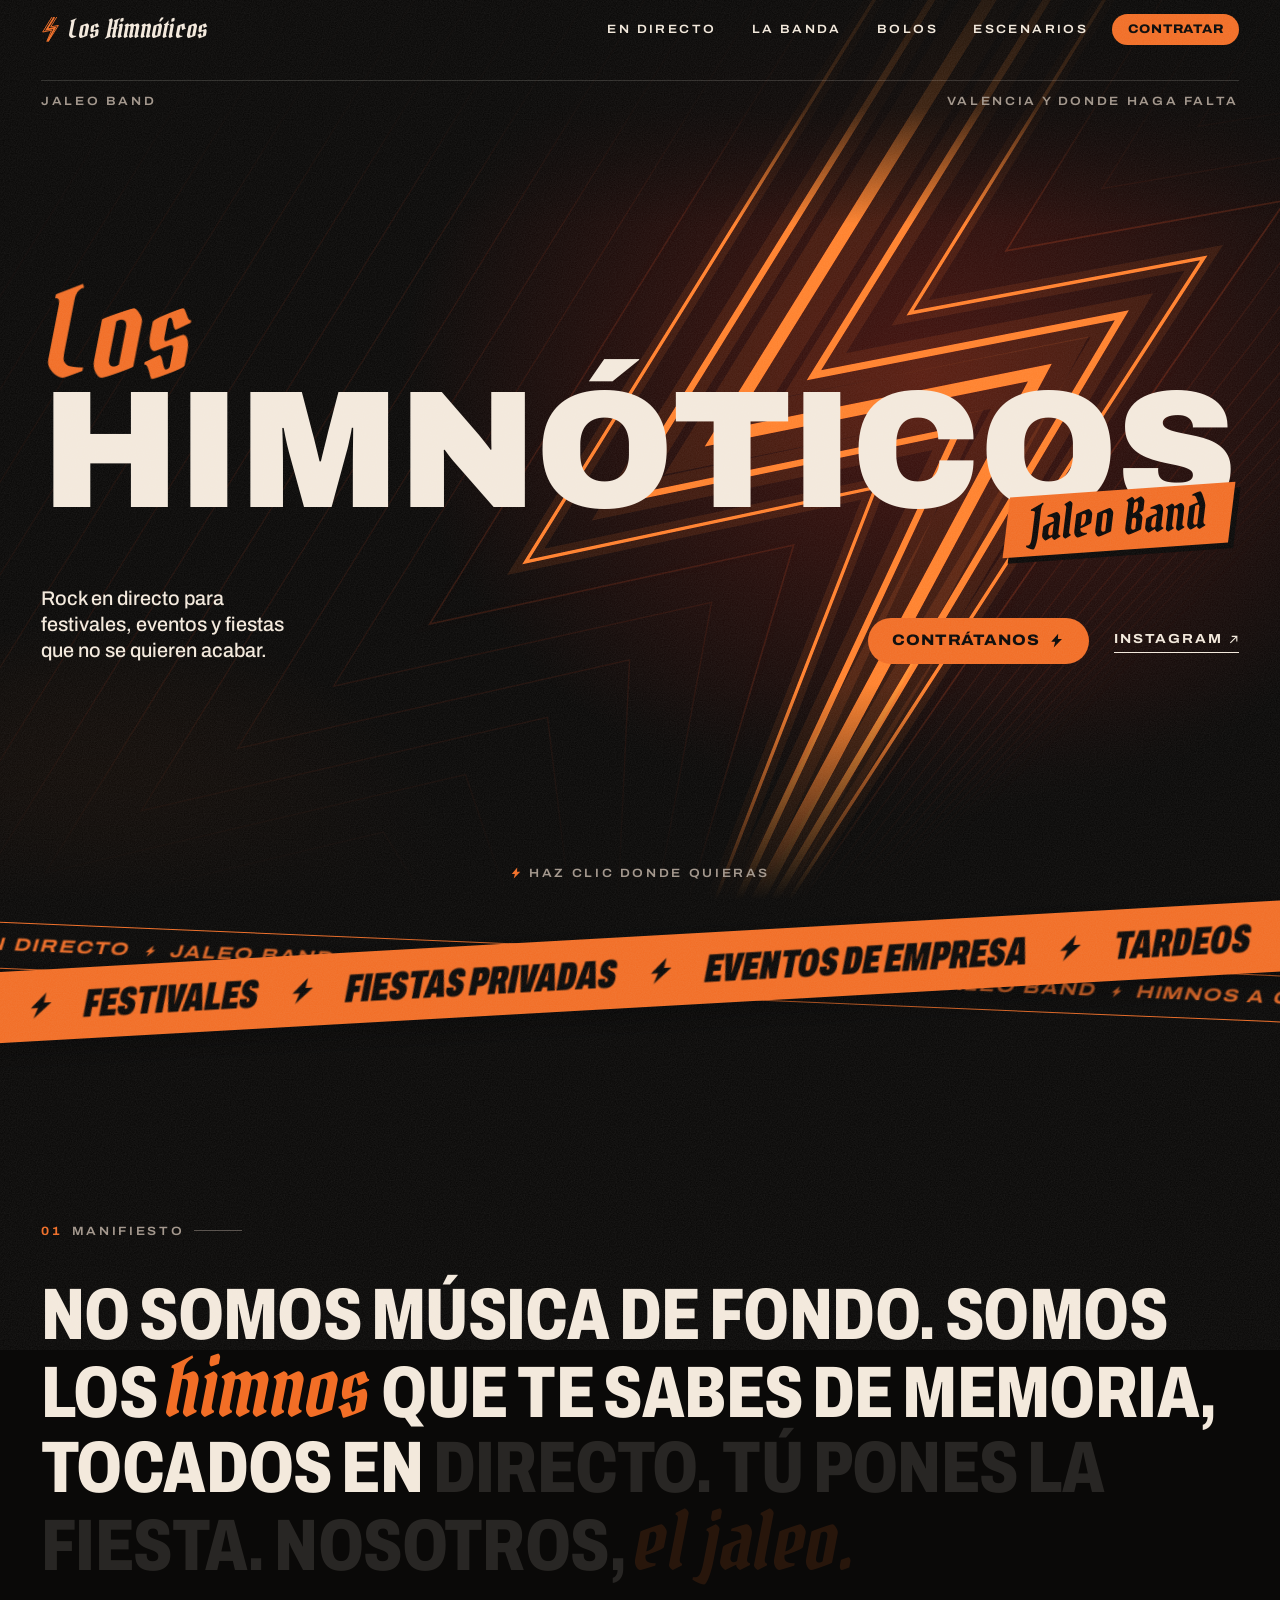
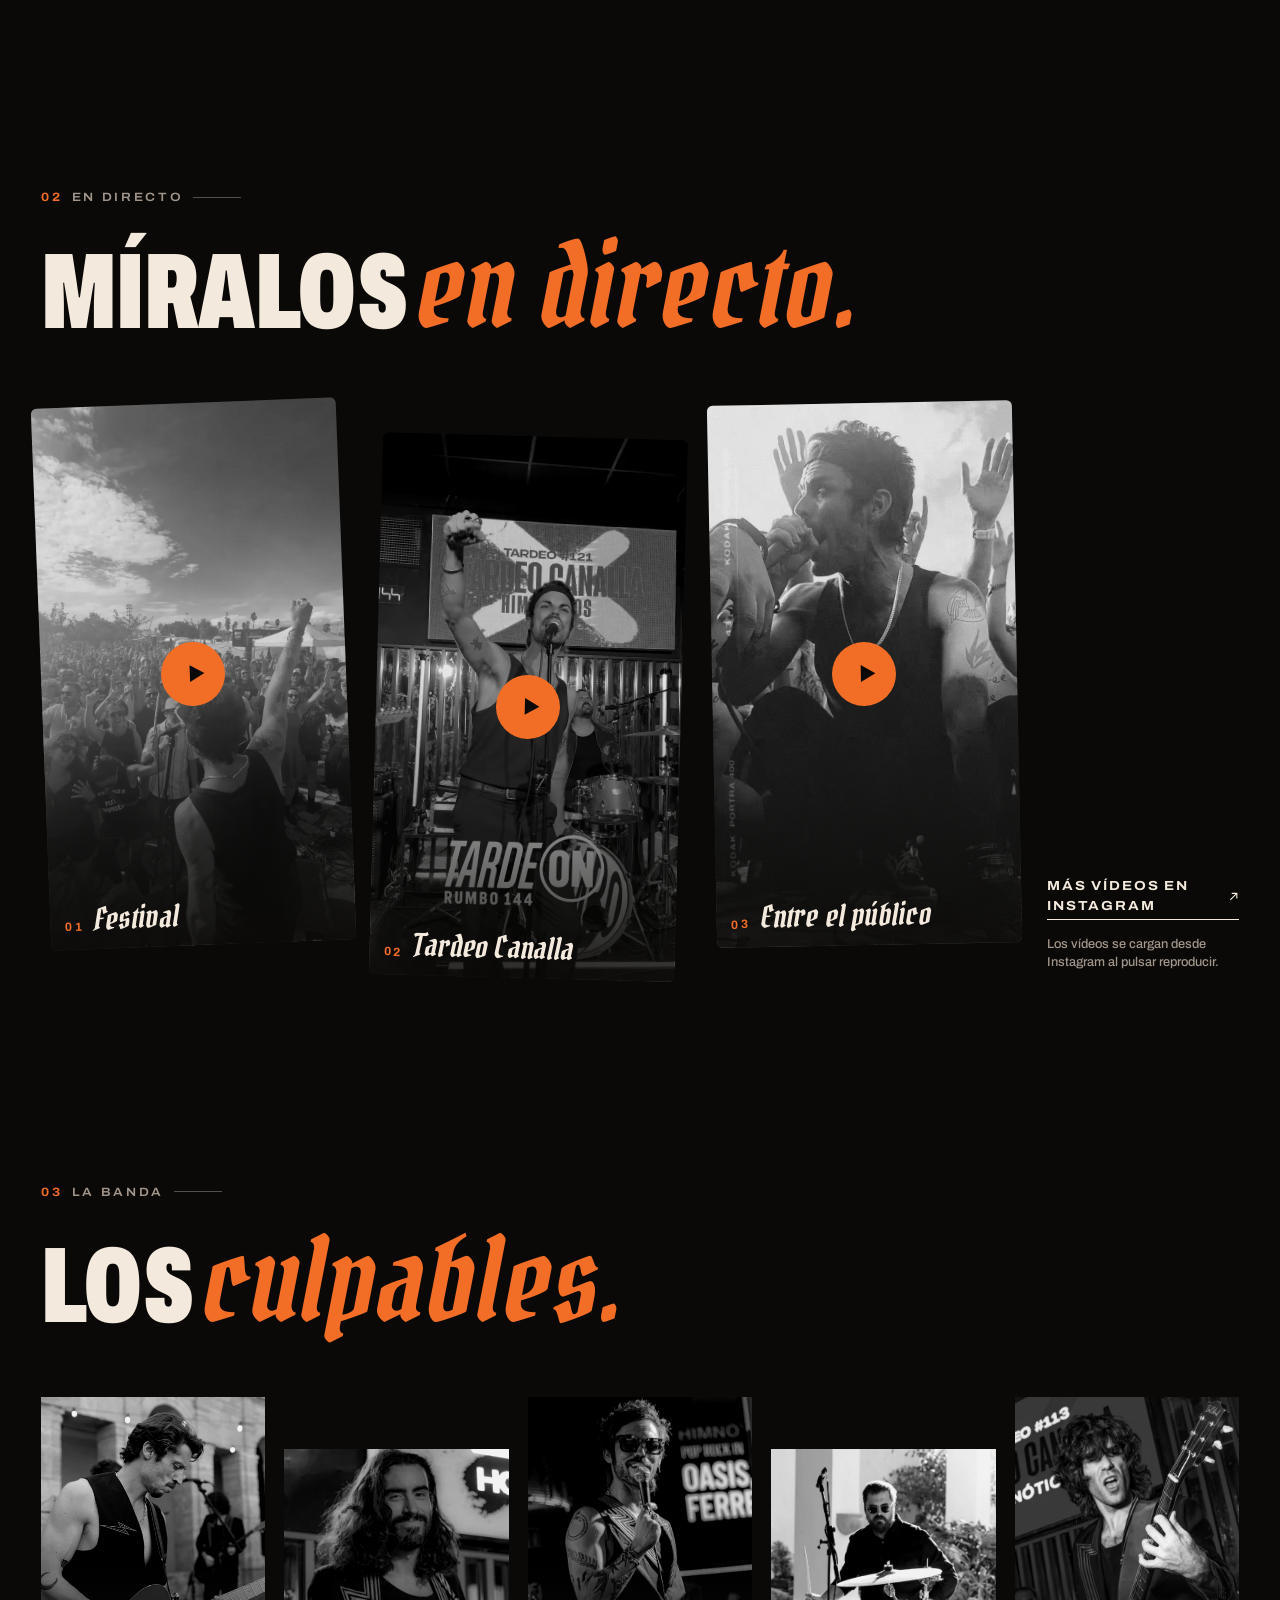
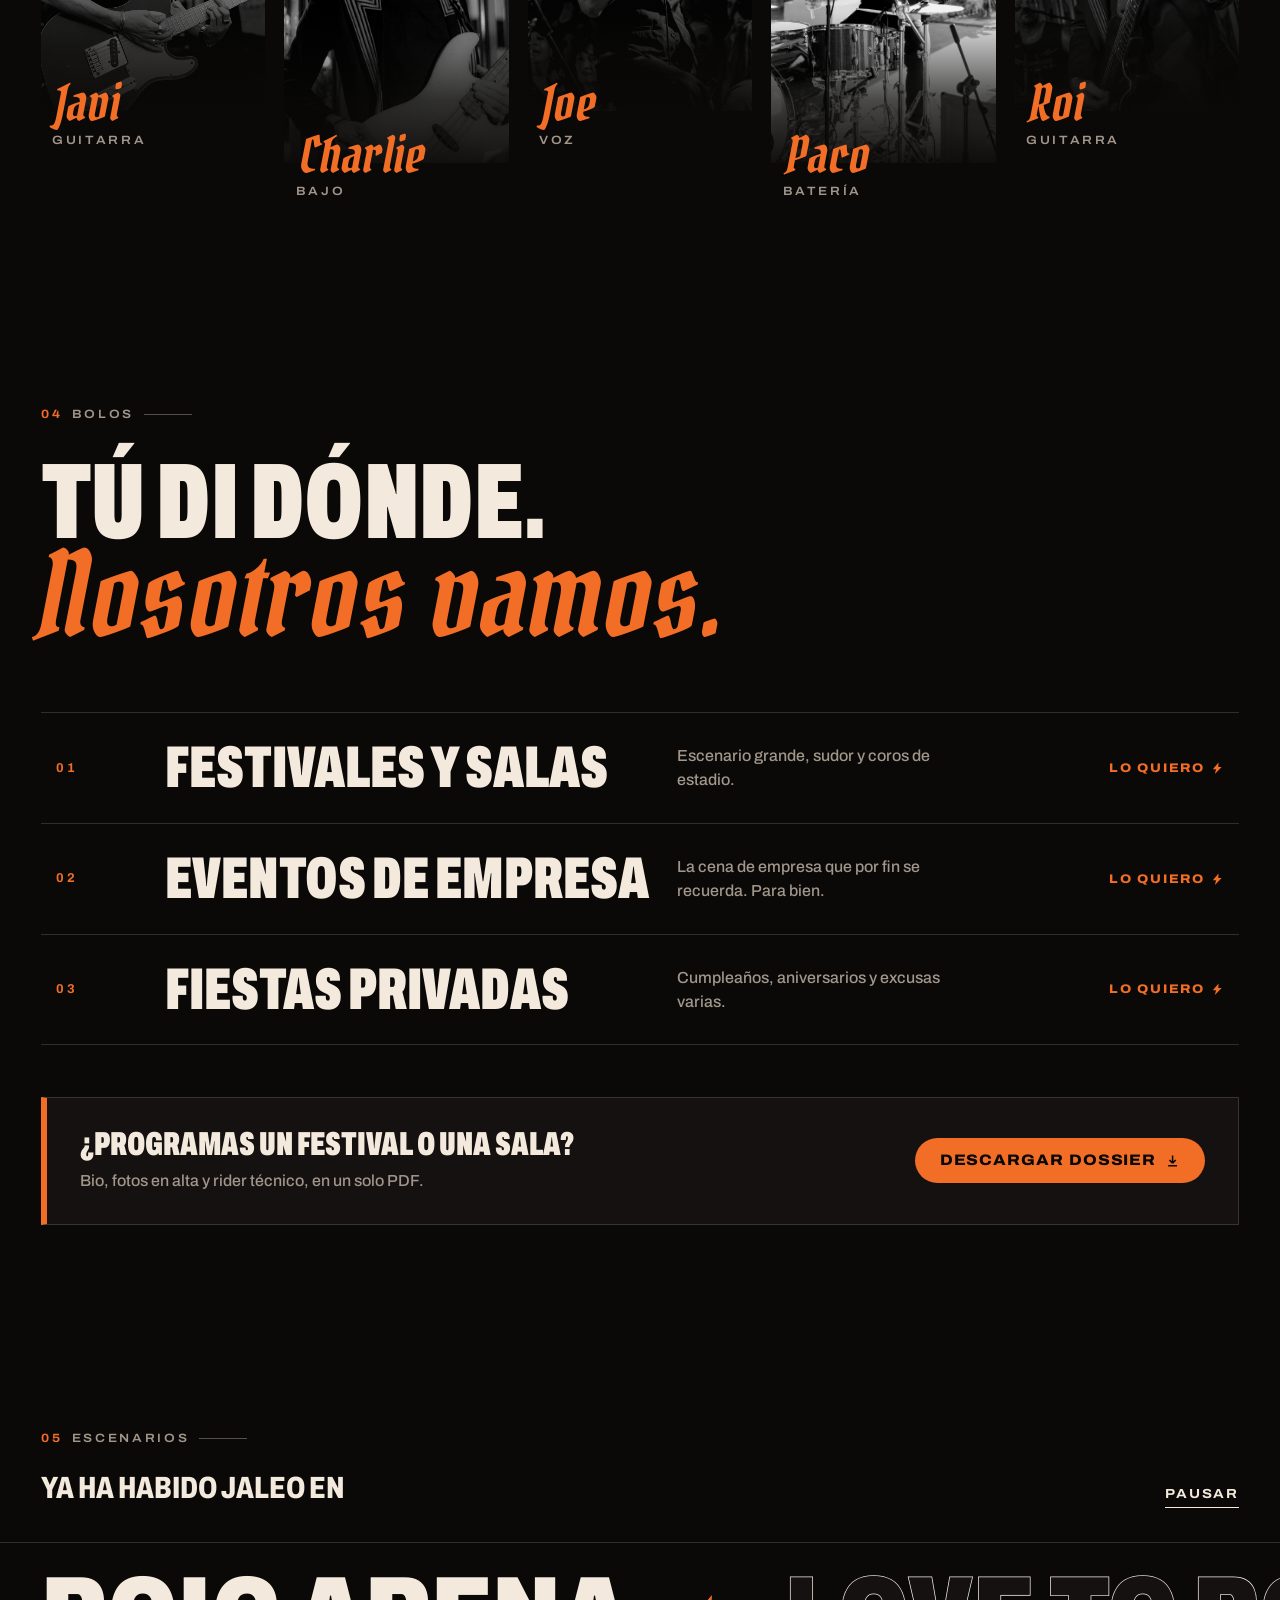
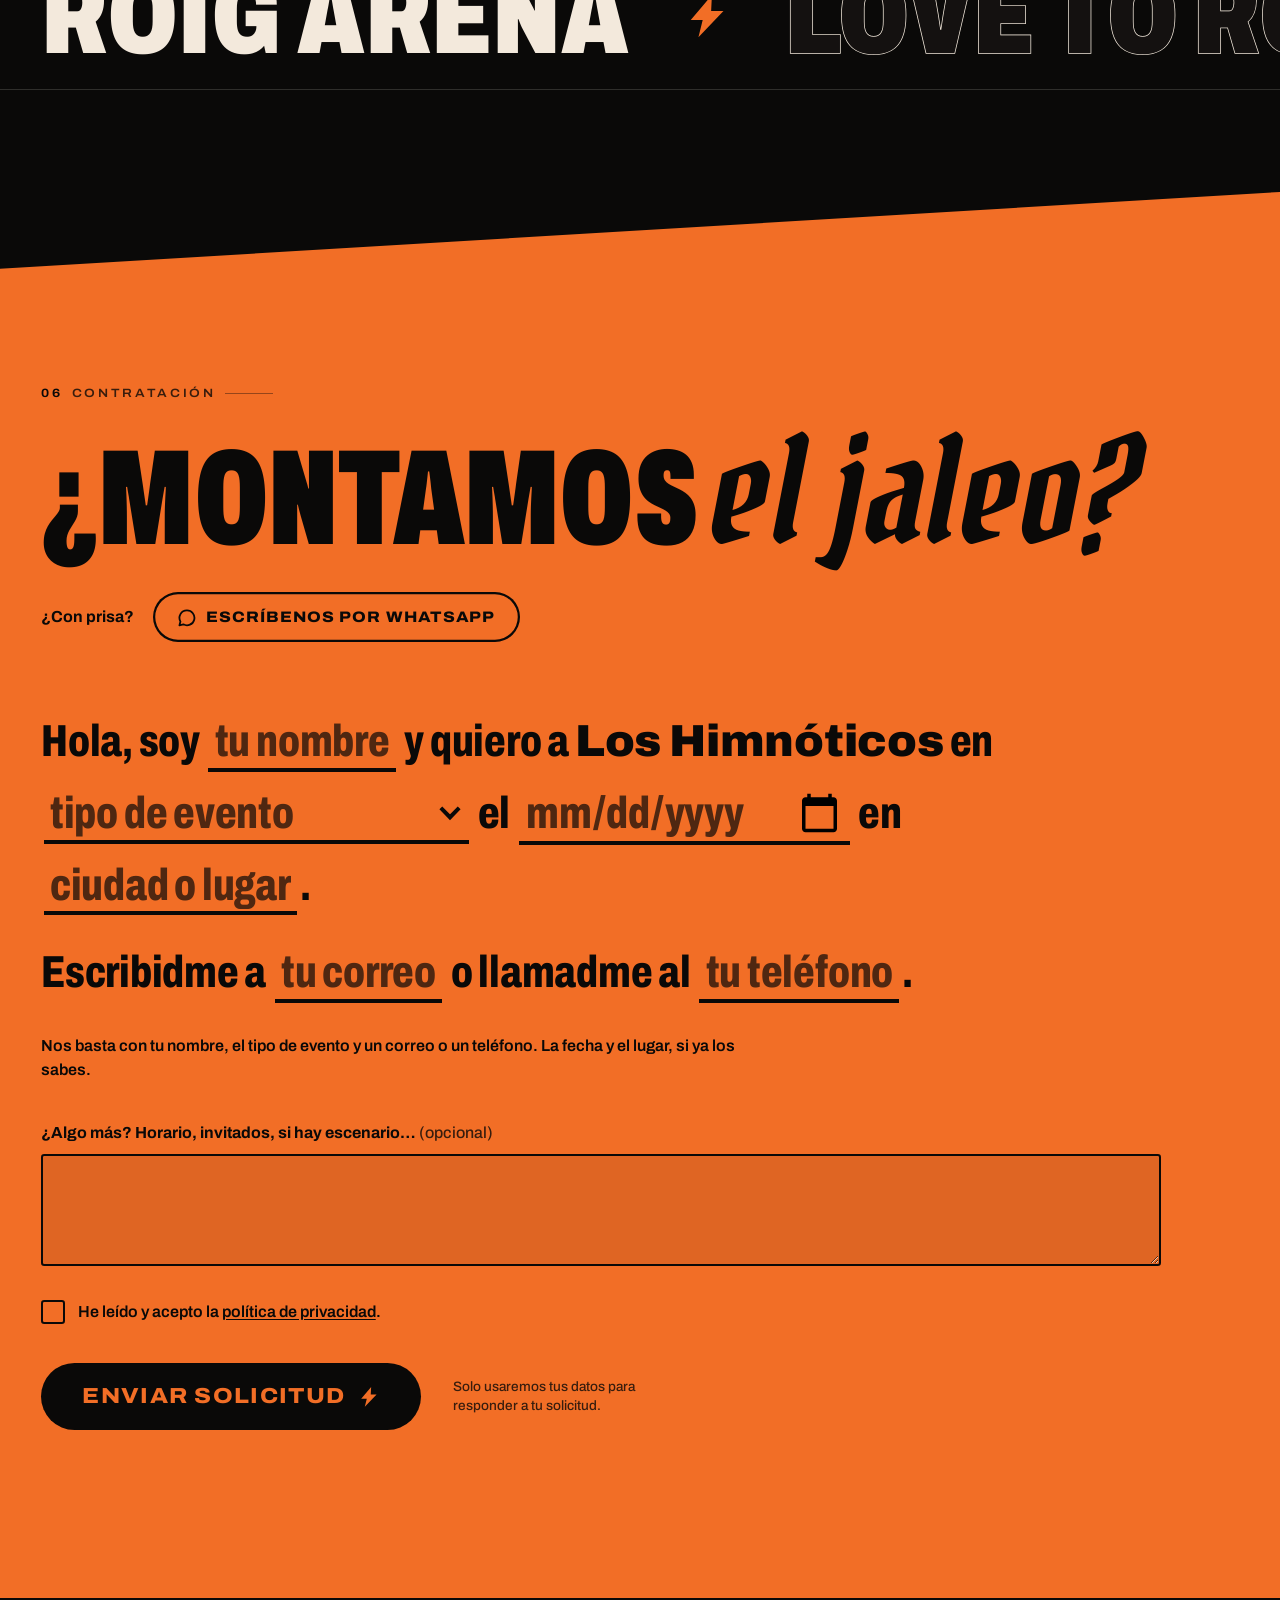
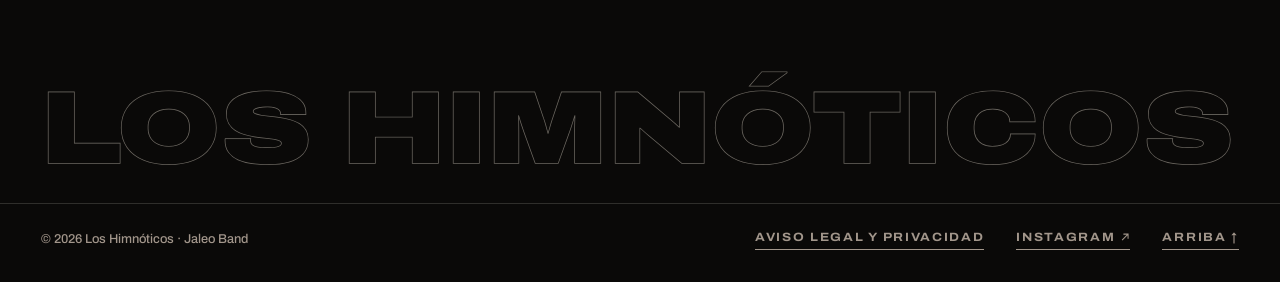
==== commit f0df4f08: "Aligerar el hero, quitar el sello giratorio y decir «rock» - Hero: vuelve a un único subtítulo corto" ====
--- a/index.html
+++ b/index.html
@@ -4,7 +4,7 @@
   <meta charset="utf-8">
   <meta name="viewport" content="width=device-width, initial-scale=1">
   <title>Los Himnóticos · Banda de rock para festivales y eventos</title>
-  <meta name="description" content="Los Himnóticos, Jaleo Band: banda de rock and roll en directo desde Valencia para festivales, eventos de empresa y fiestas privadas. Pide fecha y presupuesto.">
+  <meta name="description" content="Los Himnóticos, Jaleo Band: banda de rock en directo desde Valencia para festivales, eventos de empresa y fiestas privadas. Pide fecha y presupuesto.">
   <!-- Dirección oficial de la página. Si se pasa a un dominio propio, cambiarla aquí, en og:url, en og:image,
        en los datos estructurados de más abajo y en sitemap.xml. -->
   <link rel="canonical" href="https://soyjuanmr-create.github.io/himnoticos/">
@@ -13,7 +13,7 @@
   <meta name="theme-color" content="#0a0908">
   <meta property="og:type" content="website">
   <meta property="og:title" content="Los Himnóticos · Jaleo Band">
-  <meta property="og:description" content="Rock and roll en directo para festivales, eventos y fiestas que no se quieren acabar.">
+  <meta property="og:description" content="Rock en directo para festivales, eventos y fiestas que no se quieren acabar.">
   <meta property="og:locale" content="es_ES">
   <meta property="og:url" content="https://soyjuanmr-create.github.io/himnoticos/">
   <meta property="og:image" content="https://soyjuanmr-create.github.io/himnoticos/assets/img/og.jpg">
@@ -33,7 +33,7 @@
     "@type": "MusicGroup",
     "name": "Los Himnóticos",
     "alternateName": "Los Himnóticos Jaleo Band",
-    "description": "Banda de rock and roll en directo para festivales, eventos de empresa y fiestas privadas.",
+    "description": "Banda de rock en directo para festivales, eventos de empresa y fiestas privadas.",
     "genre": "Rock",
     "url": "https://soyjuanmr-create.github.io/himnoticos/",
     "image": "https://soyjuanmr-create.github.io/himnoticos/assets/img/og.jpg",
@@ -122,10 +122,7 @@
       </h1>
 
       <div class="hero__foot">
-        <div class="hero__lede">
-          <p class="hero__sub" data-in style="--d:1s">Rock and roll en directo: los himnos de siempre para festivales, eventos y fiestas que no se quieren acabar.</p>
-          <p class="hero__proof" data-in style="--d:1.2s"><span>Ya ha habido jaleo en</span> <strong>Roig Arena · Love to Rock · Hard Rock Cafe</strong></p>
-        </div>
+        <p class="hero__sub" data-in style="--d:1s">Rock en directo para festivales, eventos y fiestas que no se quieren acabar.</p>
         <div class="hero__cta" data-in style="--d:1.1s">
           <a class="btn" href="#contratacion" data-magnetic>
             <span class="btn__label">Contrátanos</span>
@@ -146,7 +143,7 @@
       <div class="tape tape--b">
         <div class="tape__track" data-marquee="1" data-speed="46">
           <span>Himnos a gritos</span><svg class="i"><use href="#i-bolt"/></svg>
-          <span>Rock and roll en directo</span><svg class="i"><use href="#i-bolt"/></svg>
+          <span>Rock en directo</span><svg class="i"><use href="#i-bolt"/></svg>
           <span>Jaleo Band</span><svg class="i"><use href="#i-bolt"/></svg>
         </div>
       </div>
@@ -163,20 +160,7 @@
     <!-- MANIFIESTO -->
     <section class="manifesto wrap" id="manifiesto">
       <p class="label" data-reveal><b>01</b> Manifiesto</p>
-      <!-- El sello cierra el manifiesto: va junto a la última frase, no suelto en una esquina -->
-      <div class="manifesto__text" data-scrolltext>
-        <p>No somos música de fondo. Somos los <em class="goth">himnos</em> que te sabes de memoria, tocados en directo.</p>
-        <div class="manifesto__end">
-          <p>Tú pones la fiesta. Nosotros, <em class="goth">el jaleo.</em></p>
-          <div class="badge" aria-hidden="true">
-            <svg class="badge__ring" viewBox="0 0 200 200">
-              <defs><path id="badge-circle" d="M100 100m-78 0a78 78 0 1 1 156 0a78 78 0 1 1-156 0"/></defs>
-              <text><textPath href="#badge-circle" textLength="486" lengthAdjust="spacing">ROCK AND ROLL • JALEO BAND • ROCK AND ROLL • JALEO BAND •</textPath></text>
-            </svg>
-            <svg class="badge__bolt"><use href="#logo-bolt-mini"/></svg>
-          </div>
-        </div>
-      </div>
+      <p class="manifesto__text" data-scrolltext>No somos música de fondo. Somos los <em class="goth">himnos</em> que te sabes de memoria, tocados en directo. Tú pones la fiesta. Nosotros, <em class="goth">el jaleo.</em></p>
     </section>
 
     <!-- EN DIRECTO -->
--- a/css/styles.css
+++ b/css/styles.css
@@ -373,15 +373,7 @@
 @media (min-width: 761px) {
   .hero__foot { margin-bottom: auto; }
 }
-.hero__sub { max-width: 40ch; font-size: clamp(1.05rem, 1.55vw, 1.45rem); line-height: 1.3; }
-/* Escenarios ya pisados, a la vista sin esperar al rótulo en movimiento de más abajo */
-.hero__proof { margin-top: clamp(.9rem, 1.4vw, 1.3rem); }
-.hero__proof span {
-  display: block;
-  font-size: .75rem; font-weight: 600; font-stretch: 112%;
-  letter-spacing: .2em; text-transform: uppercase; color: var(--muted);
-}
-.hero__proof strong { display: block; margin-top: .3em; font-size: clamp(.9rem, 1.15vw, 1.05rem); font-weight: 700; }
+.hero__sub { max-width: 31ch; font-size: clamp(1.05rem, 1.55vw, 1.45rem); line-height: 1.3; text-wrap: balance; }
 .hero__cta { display: flex; align-items: center; gap: 1.6rem; flex: none; }
 
 .hero__hint {
@@ -401,8 +393,8 @@
 
 /* En vertical ancho (tablet) el rayo pasa por detrás del texto: un velo lo mantiene legible */
 @media (min-width: 761px) and (max-aspect-ratio: 1/1) {
-  .hero__lede { position: relative; }
-  .hero__lede::before {
+  .hero__sub { position: relative; }
+  .hero__sub::before {
     content: ""; position: absolute; inset: -3.5rem -6rem -3.5rem -4rem; z-index: -1;
     background: radial-gradient(closest-side, rgba(10, 9, 8, .94), rgba(10, 9, 8, .82) 62%, transparent);
   }
@@ -456,20 +448,6 @@
 .manifesto__text .goth { font-size: 1.1em; line-height: .9; }
 .js-ready .manifesto__text .w { opacity: .13; transition: opacity .4s linear; }
 .js-ready .manifesto__text .w.on { opacity: 1; }
-
-/* La última frase y el sello comparten fila: el sello queda pegado al cierre del manifiesto */
-.manifesto__end { display: flex; align-items: center; gap: clamp(.8rem, 2.4vw, 2.6rem); }
-.manifesto__end p { min-width: 0; }
-.badge {
-  position: relative; flex: none;
-  display: grid; place-items: center; overflow: hidden;
-  width: clamp(6.5rem, 10.5vw, 10rem); aspect-ratio: 1;
-  color: var(--cream);
-}
-.badge__ring { position: absolute; inset: 0; width: 100%; height: 100%; overflow: visible; animation: spin 18s linear infinite; }
-.badge__ring text { font: 700 13.5px var(--f-sans); font-stretch: 112%; letter-spacing: .04em; fill: currentColor; }
-.badge__bolt { width: 26%; height: 36%; color: var(--orange); }
-@keyframes spin { to { transform: rotate(360deg); } }
 
 /* ---------- La banda ---------- */
 .band { padding-block: clamp(3rem, 7vw, 7rem) clamp(4rem, 9vw, 8rem); }
@@ -917,11 +895,7 @@
   .hero__name { font-stretch: 68%; font-size: 17.6vw; transform: scaleY(1.2); transform-origin: bottom; }
   .hero__los { margin-bottom: .34em; }
   .hero__tag { margin-top: -.5em; }
-  .hero__foot { flex-direction: column; align-items: flex-start; gap: 1.2rem; margin-top: 3rem; }
-  /* Orden en móvil: subtítulo, botón y, debajo, los escenarios */
-  .hero__lede { display: contents; }
-  .hero__sub { max-width: none; }
-  .hero__proof { order: 3; margin-top: 0; }
+  .hero__foot { flex-direction: column; align-items: flex-start; gap: 1.4rem; margin-top: 3.4rem; }
   .hero__cta { flex-wrap: wrap; gap: .9rem 1.1rem; max-width: 100%; }
   .hero__cta .btn { padding-inline: 1.25em; }
 
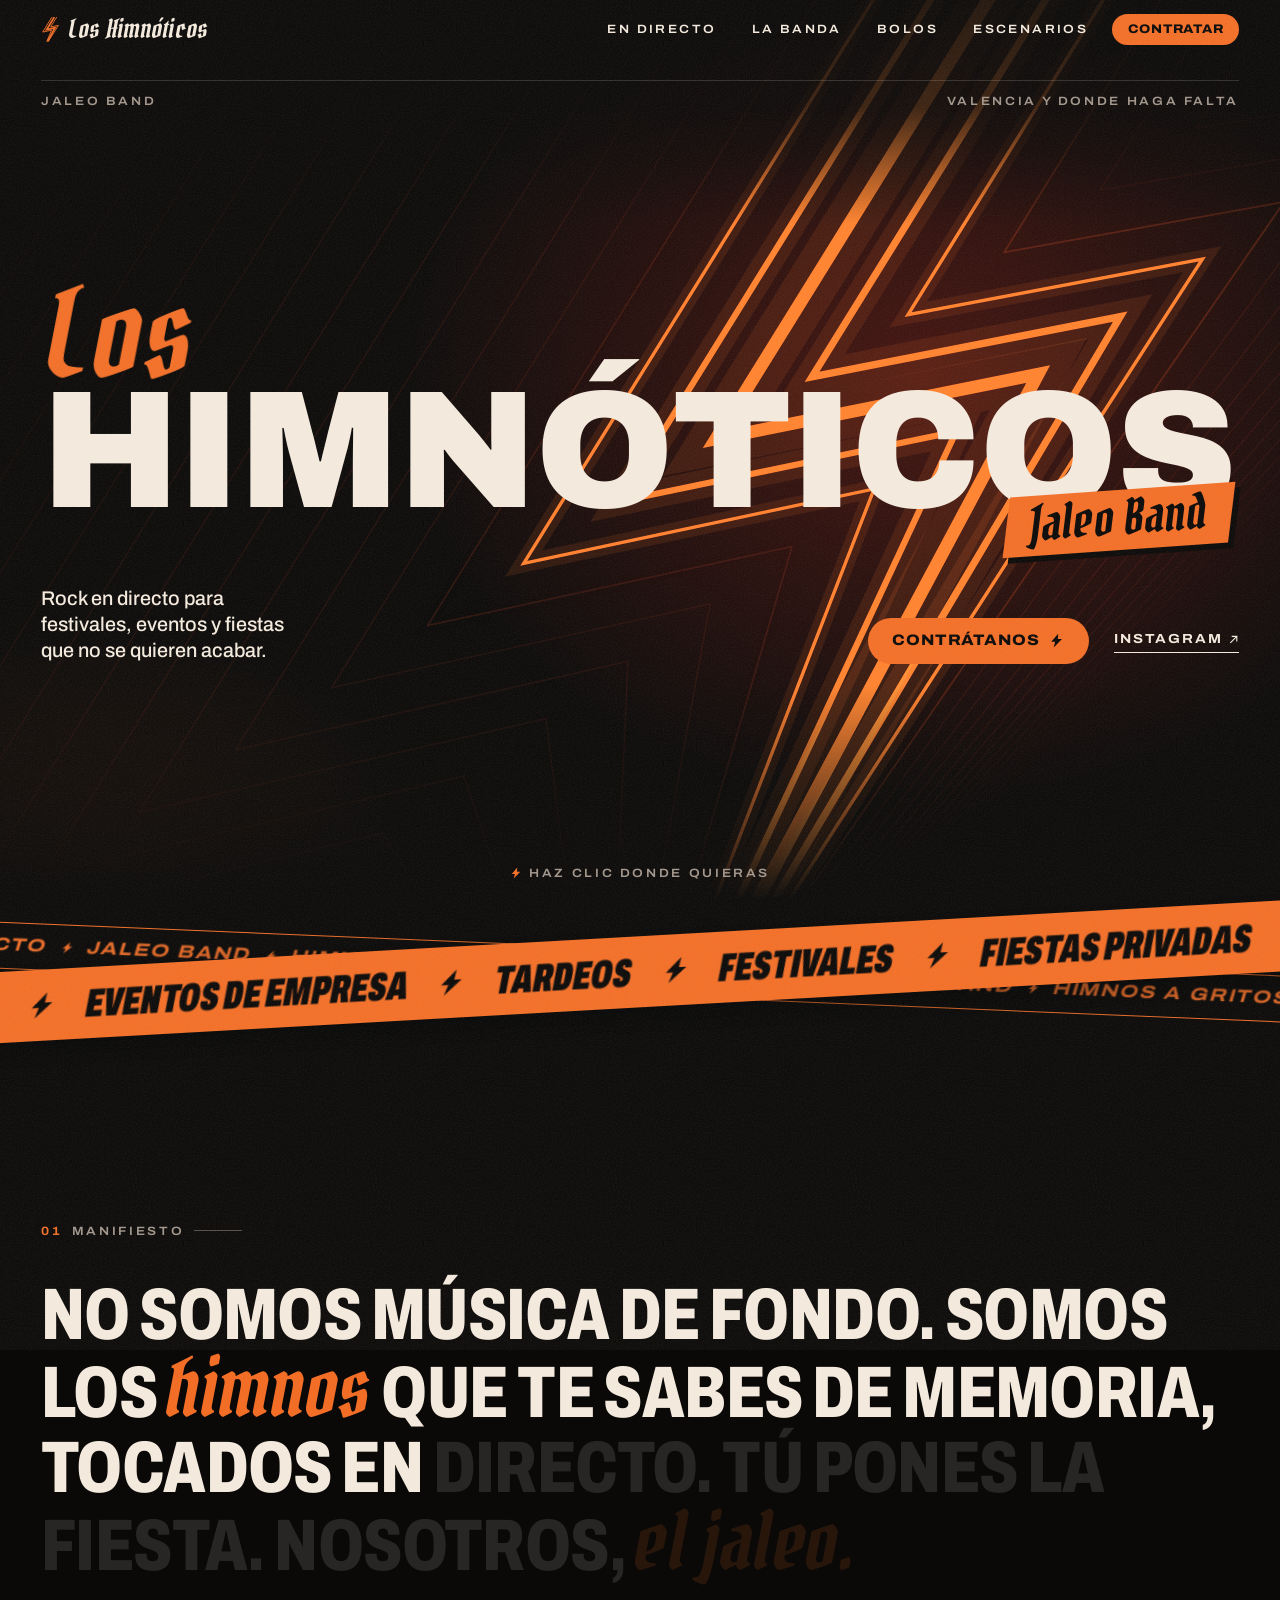
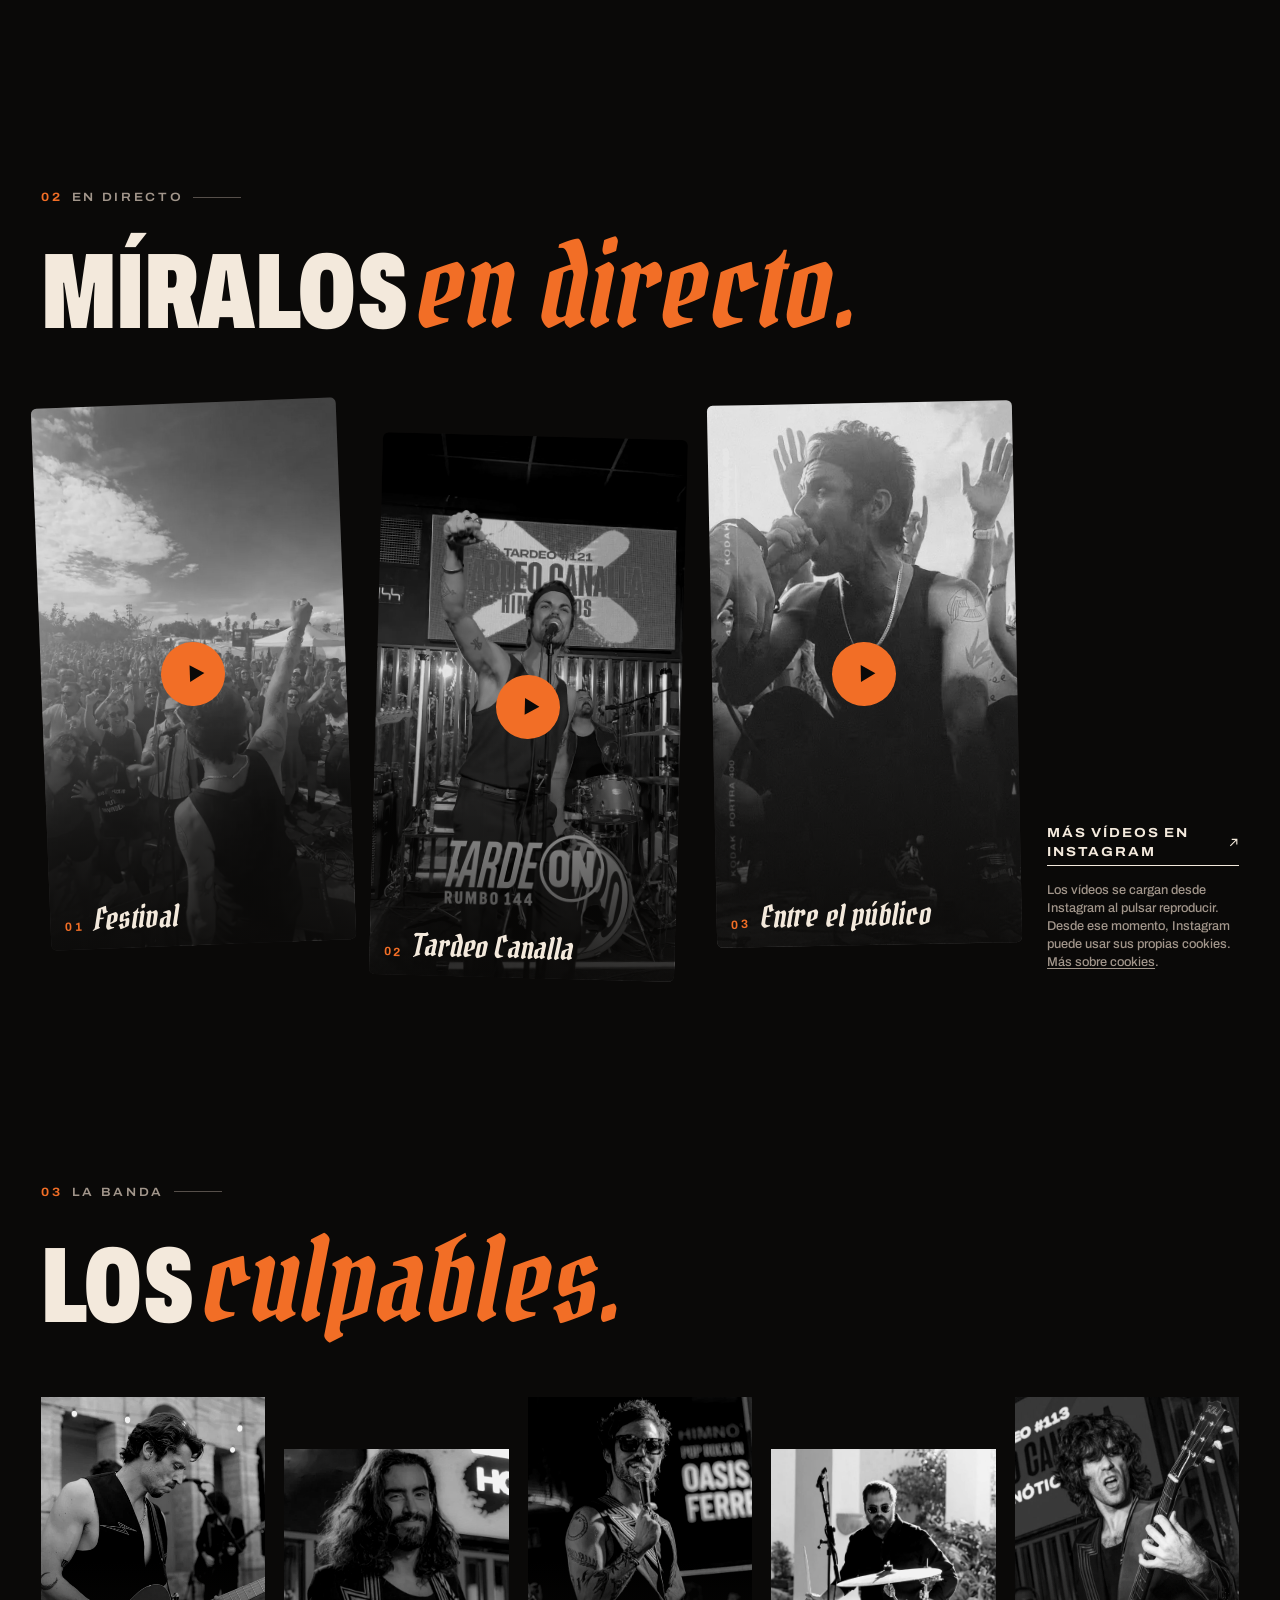
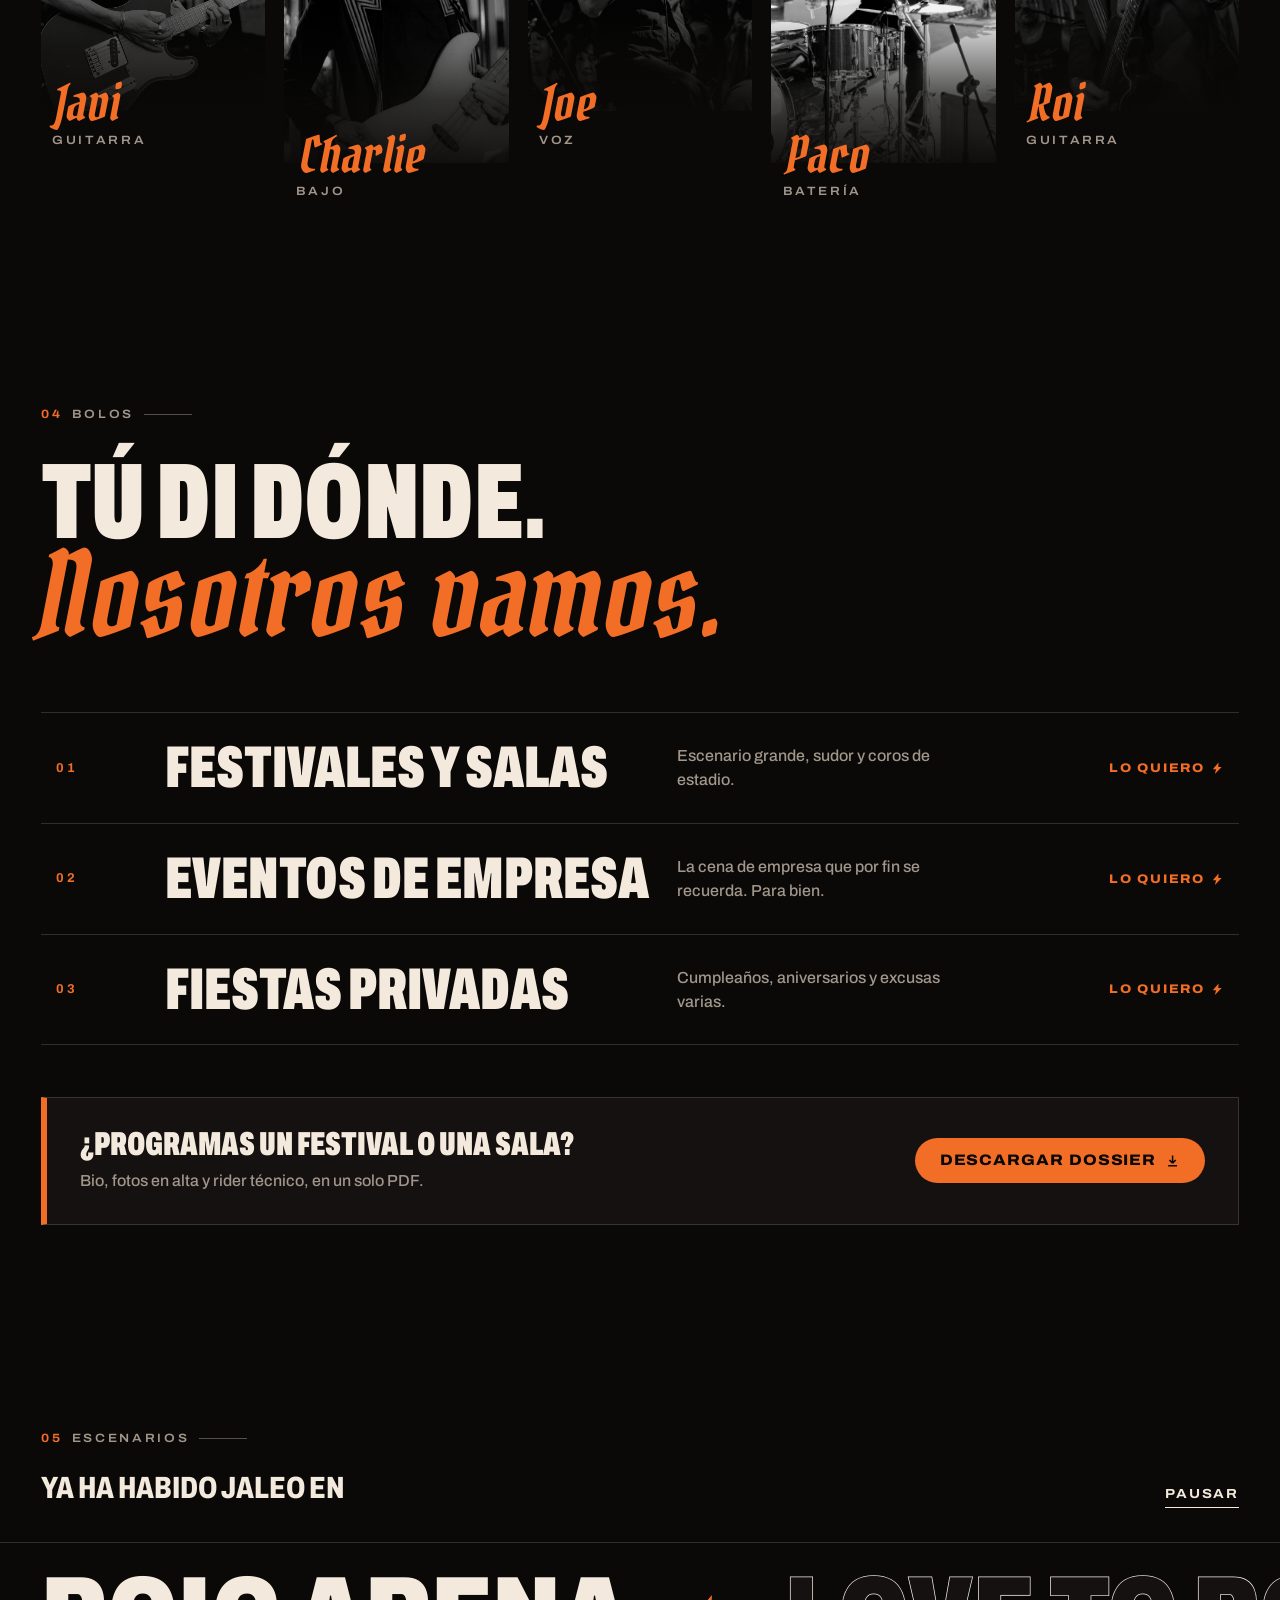
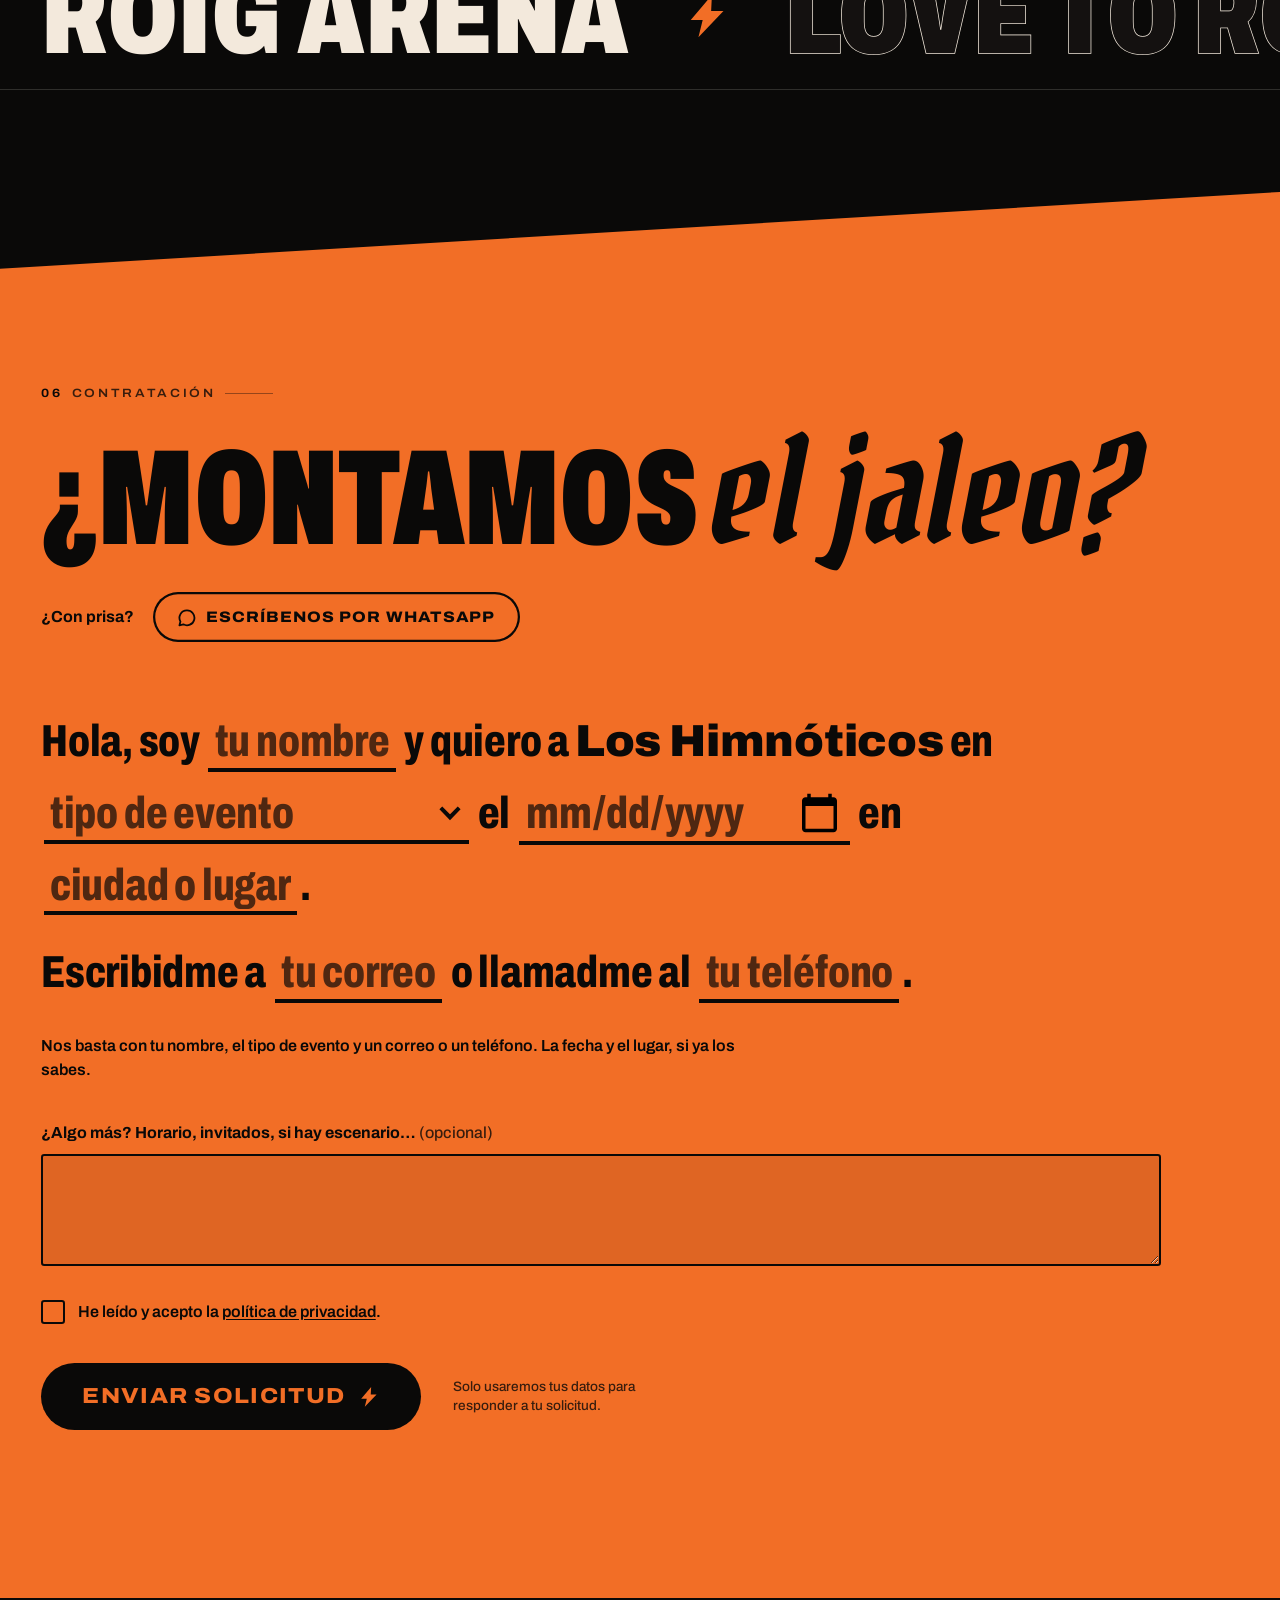
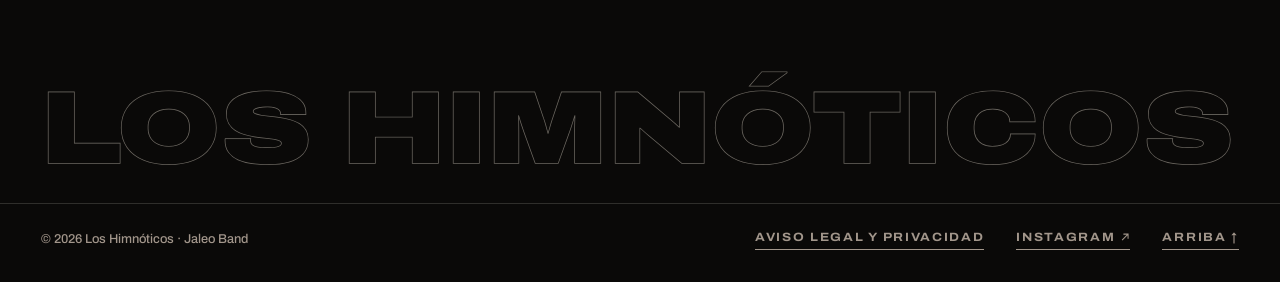
==== commit 6998a346: "Centrar el título del hero en móvil y completar la información de cookies - Hero en móvil: el título" ====
--- a/index.html
+++ b/index.html
@@ -196,7 +196,7 @@
         </li>
         <li class="live__more" style="--i:3">
           <a class="link" href="https://www.instagram.com/himnoticos" target="_blank" rel="noopener">Más vídeos en Instagram <svg class="i" aria-hidden="true"><use href="#i-arrow"/></svg></a>
-          <p class="live__note">Los vídeos se cargan desde Instagram al pulsar reproducir.</p>
+          <p class="live__note">Los vídeos se cargan desde Instagram al pulsar reproducir. Desde ese momento, Instagram puede usar sus propias cookies. <a href="legal.html#cookies">Más sobre cookies</a>.</p>
         </li>
       </ul>
     </section>
--- a/css/styles.css
+++ b/css/styles.css
@@ -369,10 +369,8 @@
   display: flex; justify-content: space-between; align-items: flex-end; gap: 2rem;
   margin-top: clamp(2.6rem, 5.2vw, 5.4rem);
 }
-/* En escritorio, el título y su pie quedan centrados en la altura del hero (no pegados abajo) */
-@media (min-width: 761px) {
-  .hero__foot { margin-bottom: auto; }
-}
+/* El título y su pie quedan centrados en la altura del hero (no pegados abajo), en escritorio y en móvil */
+.hero__foot { margin-bottom: auto; }
 .hero__sub { max-width: 31ch; font-size: clamp(1.05rem, 1.55vw, 1.45rem); line-height: 1.3; text-wrap: balance; }
 .hero__cta { display: flex; align-items: center; gap: 1.6rem; flex: none; }
 
@@ -583,7 +581,8 @@
 @keyframes ring { from { opacity: .9; transform: scale(1); } to { opacity: 0; transform: scale(1.7); } }
 
 .live__more { align-self: end; display: grid; justify-items: start; gap: 1rem; padding-bottom: .4rem; }
-.live__note { max-width: 26ch; font-size: .8rem; line-height: 1.4; color: var(--muted); }
+.live__note { max-width: 30ch; font-size: .8rem; line-height: 1.4; color: var(--muted); }
+.live__note a { text-decoration: underline; text-underline-offset: .15em; }
 
 @media (max-width: 1000px) {
   .live__list {
@@ -888,12 +887,12 @@
   .hero::after {
     background:
       linear-gradient(to bottom, rgba(10, 9, 8, .9), rgba(10, 9, 8, .8) 12%, transparent 24%),
-      linear-gradient(to bottom, transparent 46%, rgba(10, 9, 8, .88) 78%, var(--bg));
+      linear-gradient(to bottom, transparent 44%, rgba(10, 9, 8, .86) 64%, var(--bg));   /* oscurece bajo el título, donde van el subtítulo y el botón */
   }
   .hero__meta { letter-spacing: .16em; }
   .hero__meta span:first-child { display: none; }   /* «Jaleo Band» ya está en el sello del título */
   .hero__name { font-stretch: 68%; font-size: 17.6vw; transform: scaleY(1.2); transform-origin: bottom; }
-  .hero__los { margin-bottom: .34em; }
+  .hero__los { margin-bottom: .34em; text-shadow: 0 .03em .28em rgba(10, 9, 8, .85); }   /* ahora cae sobre las rayas del rayo */
   .hero__tag { margin-top: -.5em; }
   .hero__foot { flex-direction: column; align-items: flex-start; gap: 1.4rem; margin-top: 3.4rem; }
   .hero__cta { flex-wrap: wrap; gap: .9rem 1.1rem; max-width: 100%; }
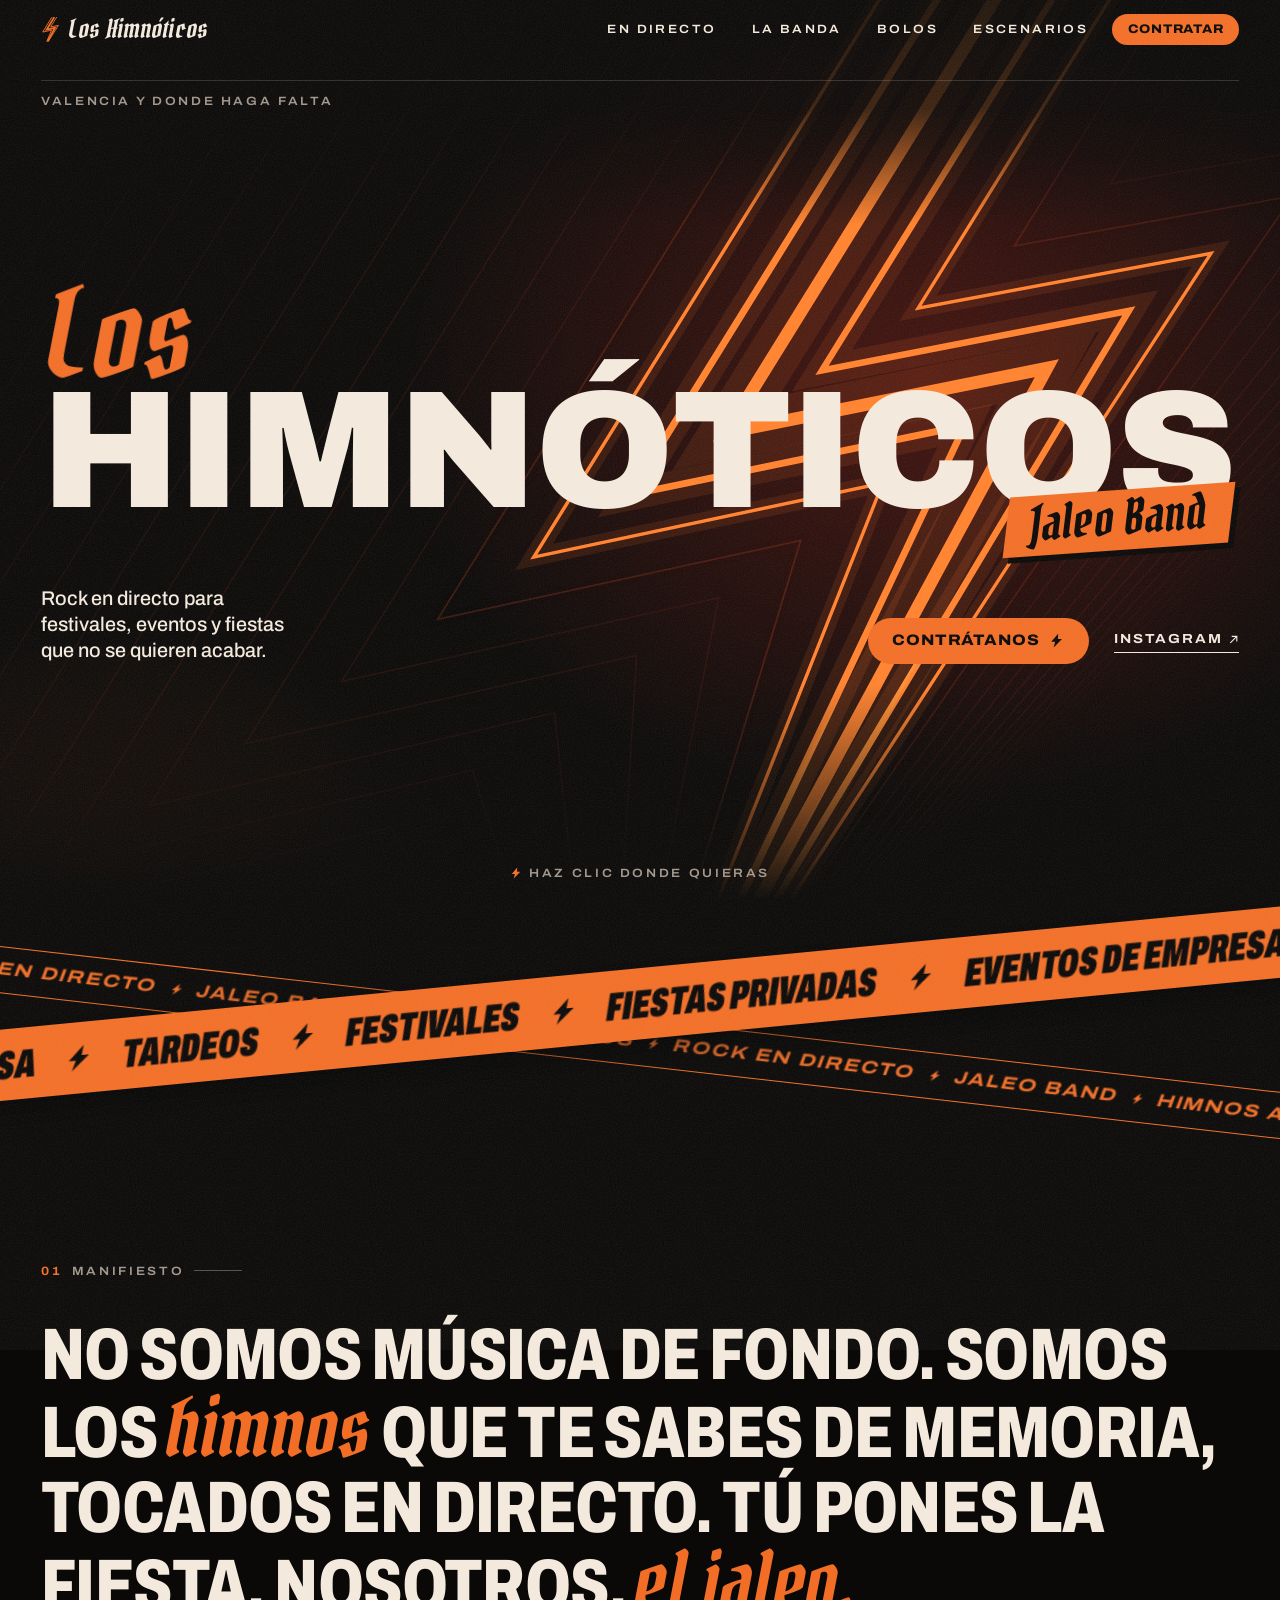
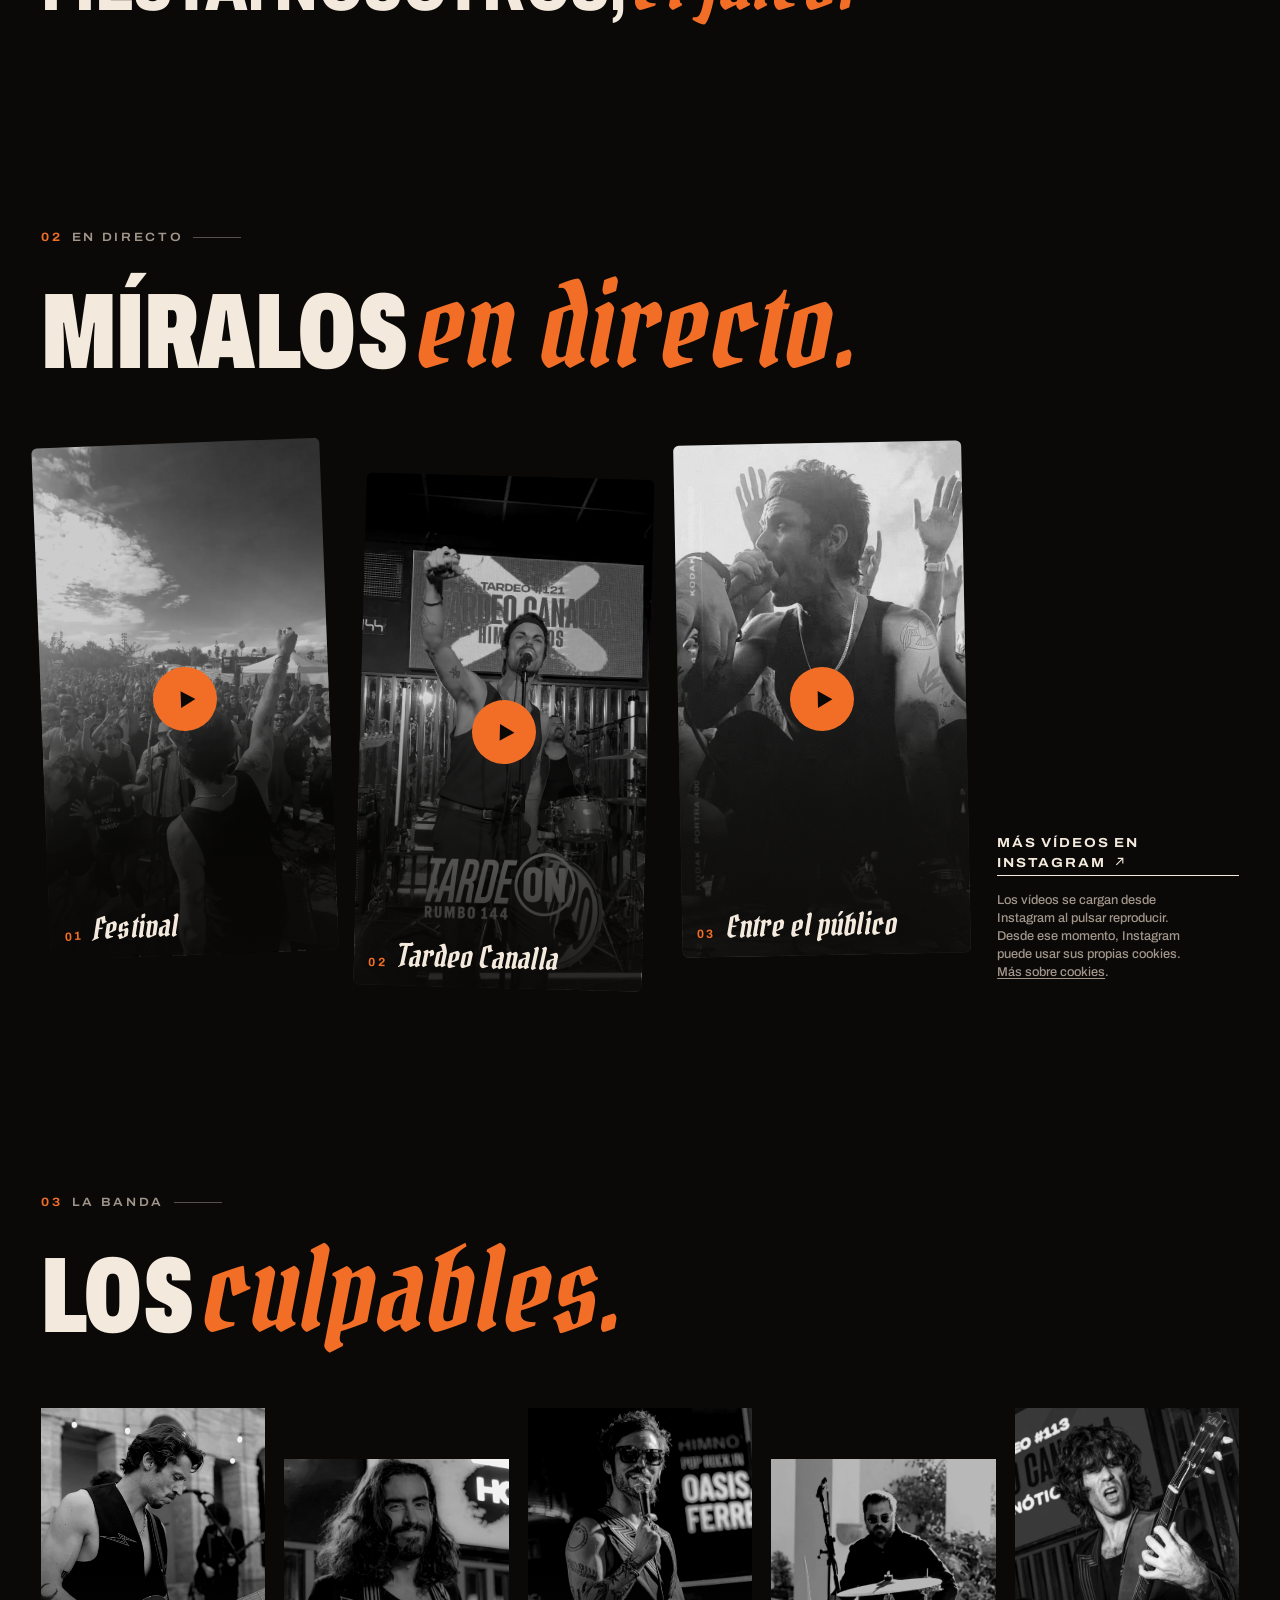
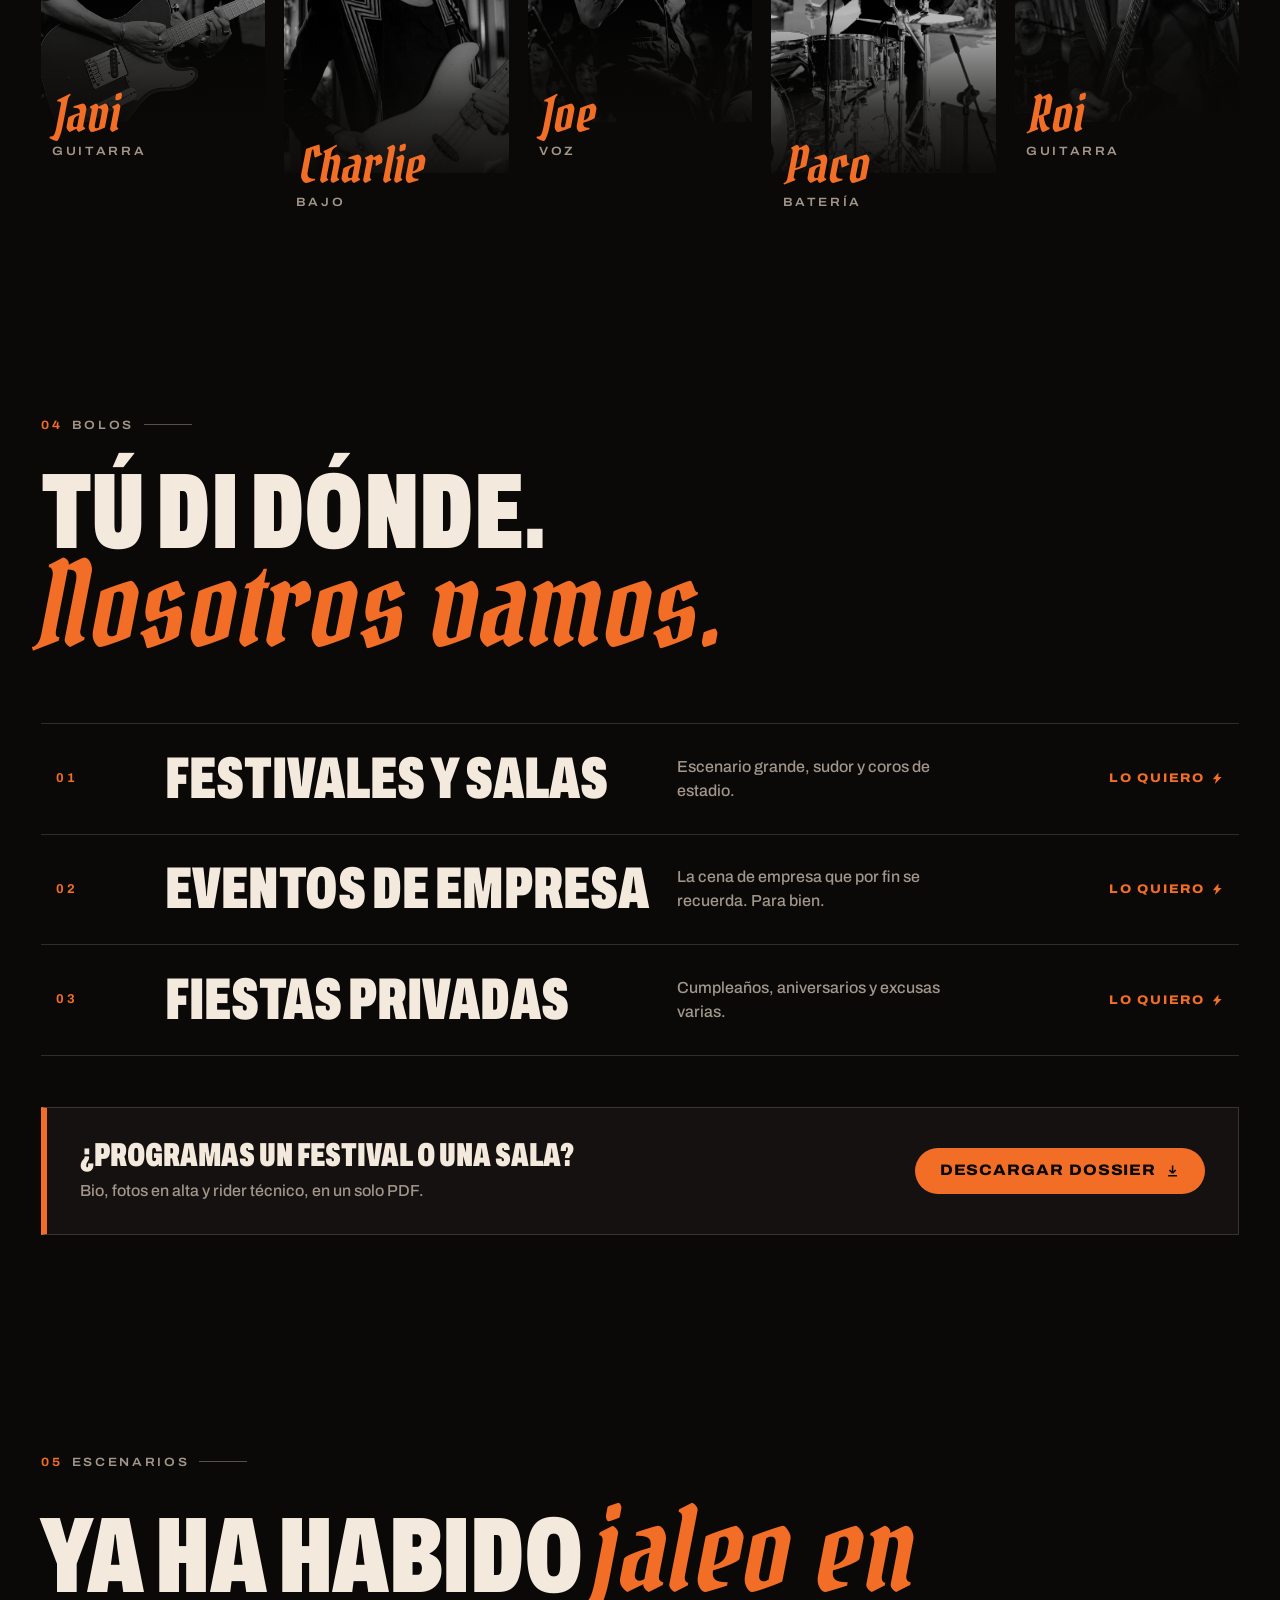
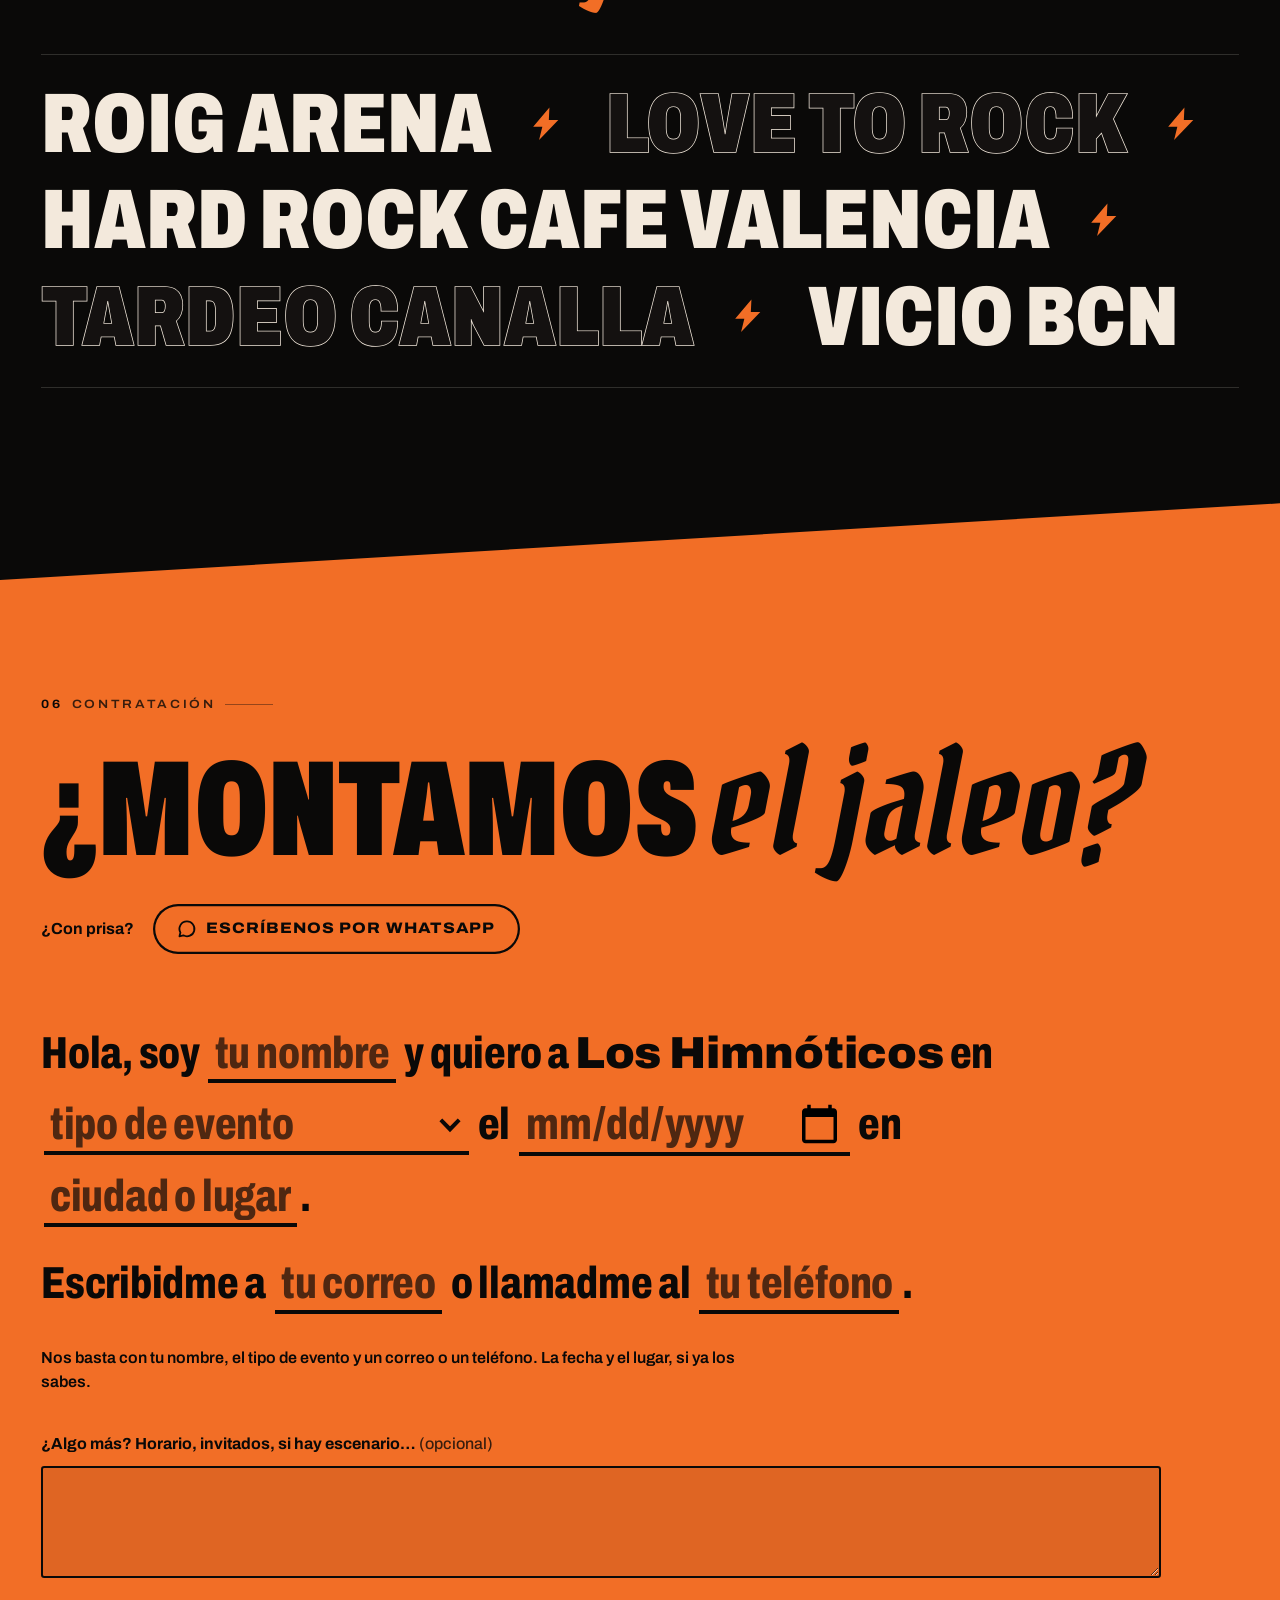
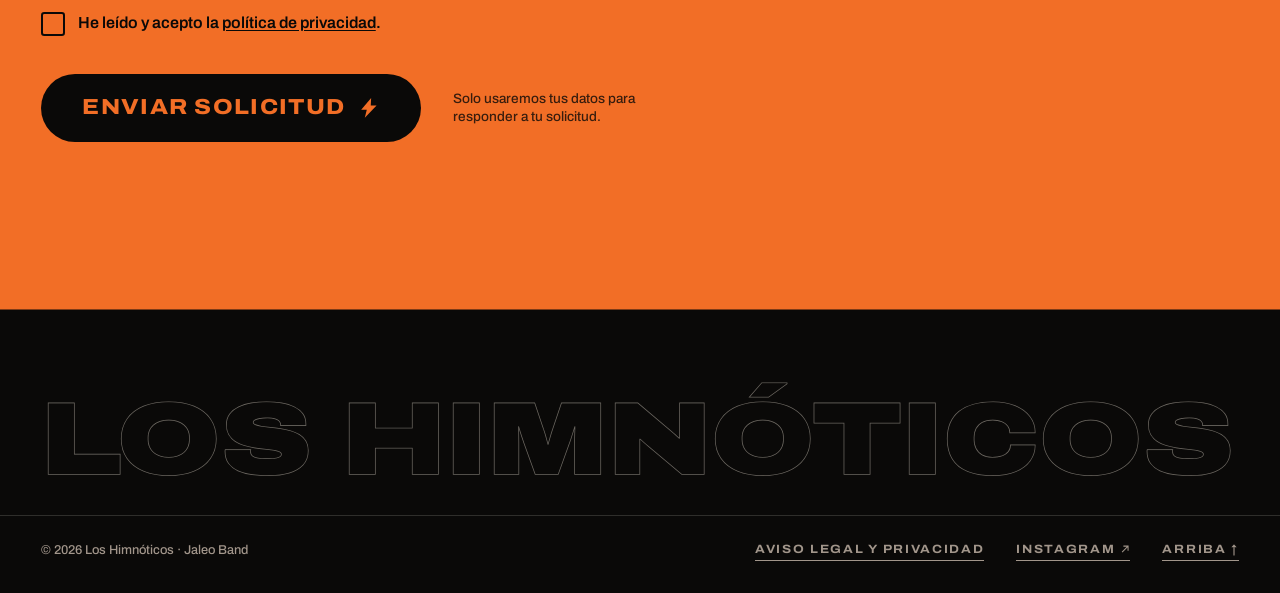
==== commit a879b186: "Revisión de diseño del home: cintas, escenarios, títulos y fotos - Cintas: se cruzan en X con ángulo" ====
--- a/index.html
+++ b/index.html
@@ -110,7 +110,6 @@
       <canvas class="hero__field" aria-hidden="true"></canvas>
 
       <div class="hero__meta" data-in style="--d:.9s">
-        <span>Jaleo Band</span>
         <span>Valencia y donde haga falta</span>
       </div>
 
@@ -172,7 +171,7 @@
       <ul class="live__list" data-reveal>
         <li class="clip" style="--i:0">
           <a class="clip__link" href="https://www.instagram.com/reel/DePd9joRGf-/" target="_blank" rel="noopener" data-reel="DePd9joRGf-">
-            <img src="assets/img/videos/reel-1.webp" width="720" height="1280" alt="Los Himnóticos ante el público de un festival, a pleno sol" loading="lazy" decoding="async">
+            <img src="assets/img/videos/reel-1.webp" width="720" height="1280" alt="Los Himnóticos ante el público de un festival, a pleno sol" loading="lazy" decoding="async" style="--c:1.4; --b:.8">
             <span class="clip__play" aria-hidden="true"><svg class="i"><use href="#i-play"/></svg></span>
             <span class="clip__cap"><span class="clip__n" aria-hidden="true">01</span><span class="clip__t goth">Festival</span></span>
             <span class="sr-only">Reproducir vídeo</span>
@@ -228,7 +227,7 @@
         </li>
         <li class="member" style="--i:3">
           <figure>
-            <div class="member__photo"><img src="assets/img/banda/paco.webp" width="527" height="806" alt="Paco a la batería con gafas de sol" loading="lazy" decoding="async" style="--pos:50% 10%"></div>
+            <div class="member__photo"><img src="assets/img/banda/paco.webp" width="527" height="806" alt="Paco a la batería con gafas de sol" loading="lazy" decoding="async" style="--pos:50% 10%; --c:1.3; --b:.72"></div>
             <figcaption><span class="member__name goth">Paco</span><span class="member__role">Batería</span></figcaption>
           </figure>
         </li>
@@ -289,31 +288,18 @@
     </section>
 
     <!-- ESCENARIOS -->
-    <section class="stages" id="escenarios">
-      <div class="wrap">
+    <section class="stages wrap" id="escenarios">
+      <header class="stages__head">
         <p class="label" data-reveal><b>05</b> Escenarios</p>
-        <div class="stages__top" data-reveal>
-          <p class="stages__lead">Ya ha habido jaleo en</p>
-          <!-- Solo aparece cuando el rótulo se mueve (lo activa el script) -->
-          <button class="link stages__pause" type="button" data-marquee-toggle hidden><span data-label>Pausar</span><span class="sr-only"> el rótulo en movimiento</span></button>
-        </div>
-      </div>
-      <ul class="sr-only">
-        <li>Roig Arena</li>
-        <li>Love to Rock</li>
-        <li>Hard Rock Cafe Valencia</li>
-        <li>Tardeo Canalla</li>
-        <li>Vicio BCN</li>
+        <h2 class="h-xl" data-reveal>Ya ha habido <em class="goth">jaleo en</em></h2>
+      </header>
+      <ul class="stages__list" data-reveal>
+        <li class="is-solid" style="--i:0">Roig Arena&nbsp;<svg class="i" aria-hidden="true"><use href="#i-bolt"/></svg></li>
+        <li style="--i:1">Love to Rock&nbsp;<svg class="i" aria-hidden="true"><use href="#i-bolt"/></svg></li>
+        <li class="is-solid" style="--i:2">Hard Rock Cafe Valencia&nbsp;<svg class="i" aria-hidden="true"><use href="#i-bolt"/></svg></li>
+        <li style="--i:3">Tardeo Canalla&nbsp;<svg class="i" aria-hidden="true"><use href="#i-bolt"/></svg></li>
+        <li class="is-solid" style="--i:4">Vicio BCN</li>
       </ul>
-      <div class="stages__marquee" aria-hidden="true">
-        <div class="stages__track" data-marquee="-1" data-speed="90" data-marquee-lead>
-          <span class="is-solid">Roig Arena</span><svg class="i"><use href="#i-bolt"/></svg>
-          <span>Love to Rock</span><svg class="i"><use href="#i-bolt"/></svg>
-          <span class="is-solid">Hard Rock Cafe Valencia</span><svg class="i"><use href="#i-bolt"/></svg>
-          <span>Tardeo Canalla</span><svg class="i"><use href="#i-bolt"/></svg>
-          <span class="is-solid">Vicio BCN</span><svg class="i"><use href="#i-bolt"/></svg>
-        </div>
-      </div>
     </section>
 
     <!-- CONTRATACIÓN -->
--- a/css/styles.css
+++ b/css/styles.css
@@ -36,6 +36,9 @@
 
   --f-sans: "Archivo", system-ui, -apple-system, "Segoe UI", Roboto, "Helvetica Neue", Arial, sans-serif;
   --f-goth: "Pirata One", "Archivo", Georgia, serif;
+
+  /* Fotos en color (tarjeta activa): misma lista de funciones que el filtro en gris, para que la transición sea suave */
+  --color-on: grayscale(.38) contrast(1.06) brightness(1) sepia(.2);
 
   color-scheme: dark;
 }
@@ -115,9 +118,11 @@
   font-weight: 900; font-stretch: 62%;
   text-transform: uppercase; letter-spacing: -.005em;
 }
-.h-xl { font-size: clamp(2.6rem, 8.4vw, 8.5rem); line-height: .86; }
+/* El mínimo crece con el ancho (14vw y 17vw) para que en móvil los títulos sigan mandando sobre
+   los nombres de las tarjetas: ahí parten en dos líneas, la gótica abajo. */
+.h-xl { font-size: clamp(min(14vw, 4rem), 8.4vw, 8.5rem); line-height: .86; }
 /* 10.6vw: «¿Montamos el jaleo?» cabe en una línea desde tablet, y el formulario queda a la vista */
-.h-xxl { font-size: clamp(3.2rem, 10.6vw, 13rem); line-height: .82; }
+.h-xxl { font-size: clamp(min(17vw, 4.5rem), 10.6vw, 13rem); line-height: .82; }
 .h-xl .goth, .h-xxl .goth { font-size: 1.08em; line-height: .8; }
 
 /* ---------- Botones y enlaces ---------- */
@@ -202,9 +207,9 @@
 .loader__field { position: absolute; inset: 0; width: 100%; height: 100%; }
 
 .loader__brand {
-  position: absolute; left: 0; right: 0; top: 70%;
-  display: grid; justify-items: center; gap: clamp(.6rem, 1.2vw, 1.1rem);
-  transform: translateY(-50%);
+  position: absolute; left: 50%; top: 70%;
+  display: grid; width: max-content;   /* tan ancho como el nombre: el sello se alinea con su final */
+  transform: translate(-50%, -50%);
   opacity: 0;
 }
 .loader__name {
@@ -213,9 +218,13 @@
   -webkit-text-stroke: .05em var(--bg); paint-order: stroke fill;
   text-shadow: 0 0 .5em rgba(242, 110, 38, .6), 0 .05em .35em rgba(0, 0, 0, .9);
 }
+/* El mismo sello que en el hero: opaco, así el rayo y el resplandor no le quitan lectura */
 .loader__tag {
-  font-size: clamp(.7rem, 1.1vw, .95rem); font-weight: 700; font-stretch: 112%;
-  letter-spacing: .5em; text-indent: .5em; text-transform: uppercase; color: var(--orange);
+  justify-self: end; margin: -.28em 3% 0 0; padding: .08em .5em .16em;
+  font-family: var(--f-goth); font-size: clamp(1.3rem, 3vw, 2.7rem); line-height: 1;
+  background: var(--orange); color: var(--bg);
+  box-shadow: .12em .12em 0 var(--bg);
+  transform: rotate(-4deg) skewX(-11deg);
 }
 
 /* El nombre se enciende como un neón cuando cae el rayo */
@@ -235,7 +244,7 @@
 .loader.out .loader__brand { animation: brand-out .45s var(--ease) both; }
 @keyframes brand-out {
   from { opacity: 1; }
-  to { opacity: 0; transform: translateY(-50%) scale(1.06); filter: blur(6px); }
+  to { opacity: 0; transform: translate(-50%, -50%) scale(1.06); filter: blur(6px); }
 }
 
 /* ---------- Cabecera ---------- */
@@ -405,9 +414,12 @@
 .no-intro.is-in .hero__tag { transition-delay: .45s; }
 
 /* ---------- Cintas ---------- */
+/* Se cruzan en X, con el cruce a la izquierda del centro. Los ángulos tienen que diferir lo bastante
+   para que la cinta de detrás asome a los dos lados: con ángulos parecidos, la de delante la tapa entera. */
 .tapes {
+  --tape-a: -5.5deg; --tape-b: 6.5deg; --tape-shift: 3vw;
   position: relative; z-index: 3; pointer-events: none;
-  height: clamp(8rem, 15vw, 13rem); margin-top: -1.5rem;
+  height: calc(10vw + 5rem);   /* lo que sube la punta de la cinta naranja (≈ 4,8vw) más su grosor, por arriba y por abajo */
   overflow: hidden;
 }
 @supports (overflow: clip) {
@@ -416,13 +428,13 @@
 .tape { position: absolute; left: -6vw; top: 50%; width: 112vw; overflow: hidden; }
 .tape--a {
   z-index: 2; background: var(--orange); color: var(--bg);
-  transform: translateY(-50%) rotate(-3.2deg);
+  transform: translateY(-50%) rotate(var(--tape-a));
   box-shadow: 0 .6rem 2.4rem rgba(0, 0, 0, .55);
 }
 .tape--b {
   background: var(--bg); color: var(--orange);
   border-block: 1px solid var(--orange);
-  transform: translateY(-50%) rotate(2.4deg);
+  transform: translateY(calc(-50% + var(--tape-shift))) rotate(var(--tape-b));
 }
 .tape__track {
   display: flex; align-items: center; width: max-content;
@@ -435,6 +447,10 @@
   font-size: clamp(.8rem, 1.4vw, 1.25rem); font-weight: 700; font-stretch: 125%; letter-spacing: .1em;
 }
 .tape__track .i { width: .7em; height: .7em; margin-inline: .75em; }
+/* En pantallas estrechas las cintas no adelgazan tanto como el ancho: hace falta más ángulo */
+@media (max-width: 480px) {
+  .tapes { --tape-a: -9deg; --tape-b: 11deg; --tape-shift: 6.5vw; height: 10rem; }
+}
 
 /* ---------- Manifiesto ---------- */
 .manifesto { padding-block: clamp(5rem, 12vw, 11rem) clamp(4rem, 9vw, 8rem); }
@@ -480,7 +496,8 @@
 .member__photo img {
   display: block; width: 100%; height: 100%;
   object-fit: cover; object-position: var(--pos, 50% 20%);
-  filter: grayscale(1) contrast(1.15) brightness(.95);
+  /* --c y --b se pueden afinar por foto (en el style de la imagen) para igualar las de día con las de noche */
+  filter: grayscale(1) contrast(var(--c, 1.15)) brightness(var(--b, .95)) sepia(0);
   transform: scale(1.02);
   transition: filter .6s var(--ease), transform 1.1s var(--ease);
 }
@@ -496,12 +513,13 @@
   letter-spacing: .22em; text-transform: uppercase; color: var(--muted);
 }
 
-/* La foto recupera el color: al pasar el ratón o, en táctil, la tarjeta activa */
-.member.is-active .member__photo img { filter: none; transform: scale(1.08); }
+/* La foto recupera el color: al pasar el ratón o, en táctil, la tarjeta activa.
+   No del todo: algo desaturado y templado, para que las luces de escenario no se salgan de la paleta. */
+.member.is-active .member__photo img { filter: var(--color-on); transform: scale(1.08); }
 .member.is-active .member__photo::before { transform: none; }
 .member.is-active .member__name { transform: skewX(-11deg) scale(1.08); }
 @media (hover: hover) {
-  .member:hover .member__photo img { filter: none; transform: scale(1.08); }
+  .member:hover .member__photo img { filter: var(--color-on); transform: scale(1.08); }
   .member:hover .member__photo::before { transform: none; }
   .member:hover .member__name { transform: skewX(-11deg) scale(1.08); }
 }
@@ -522,7 +540,8 @@
 .live { padding-block: clamp(3rem, 7vw, 7rem) clamp(4rem, 9vw, 8rem); }
 .live__head { display: grid; gap: clamp(1.4rem, 2.6vw, 2.6rem); margin-bottom: clamp(2.6rem, 5vw, 4.8rem); }
 .live__list {
-  display: grid; grid-template-columns: repeat(3, minmax(0, 20.5rem)) minmax(12rem, 1fr); align-items: start;
+  /* Las tarjetas crecen con el ancho, hasta donde la tarjeta entera sigue cabiendo en pantalla (42vh de ancho ≈ 75vh de alto) */
+  display: grid; grid-template-columns: repeat(3, minmax(0, clamp(18rem, 22vw, min(34rem, 42vh)))) minmax(12rem, 1fr); align-items: start;
   gap: clamp(1rem, 2.4vw, 2.4rem);
 }
 .js-ready .live__list[data-reveal] { opacity: 1; translate: none; }
@@ -544,11 +563,11 @@
 }
 .clip__link::after {
   content: ""; position: absolute; inset: 0; pointer-events: none;
-  background: linear-gradient(transparent 45%, rgba(10, 9, 8, .86));
+  background: linear-gradient(transparent 40%, rgba(10, 9, 8, .62) 70%, rgba(10, 9, 8, .88));
 }
 .clip__link img {
   display: block; width: 100%; height: 100%; object-fit: cover;
-  filter: grayscale(1) contrast(1.12) brightness(.9);
+  filter: grayscale(1) contrast(var(--c, 1.12)) brightness(var(--b, .9)) sepia(0);
   transform: scale(1.02);
   transition: filter .6s var(--ease), transform 1.1s var(--ease);
 }
@@ -571,16 +590,19 @@
 .clip__n { font-size: .75rem; font-weight: 700; letter-spacing: .2em; color: var(--orange); }
 .clip__t { font-size: clamp(1.6rem, 2.4vw, 2.3rem); line-height: .95; color: var(--cream); }
 
-.clip.is-active .clip__link img { filter: none; transform: scale(1.07); }
+.clip.is-active .clip__link img { filter: var(--color-on); transform: scale(1.07); }
 @media (hover: hover) {
   .clip:hover { rotate: 0deg; }
-  .clip:hover .clip__link img { filter: none; transform: scale(1.07); }
+  .clip:hover .clip__link img { filter: var(--color-on); transform: scale(1.07); }
   .clip:hover .clip__play { transform: scale(1.14); }
   .clip:hover .clip__play::before { animation: ring 1s var(--ease) infinite; }
 }
 @keyframes ring { from { opacity: .9; transform: scale(1); } to { opacity: 0; transform: scale(1.7); } }
 
 .live__more { align-self: end; display: grid; justify-items: start; gap: 1rem; padding-bottom: .4rem; }
+/* Bloque, no flex: si el enlace parte en dos líneas, la flecha sigue a la última palabra en vez de quedarse suelta a la derecha */
+.live__more .link { display: block; }
+.live__more .link .i { display: inline-block; margin-left: .25em; vertical-align: -.06em; }
 .live__note { max-width: 30ch; font-size: .8rem; line-height: 1.4; color: var(--muted); }
 .live__note a { text-decoration: underline; text-underline-offset: .15em; }
 
@@ -681,20 +703,26 @@
 .dossier__d { margin-top: .45rem; color: var(--muted); }
 
 /* ---------- Escenarios ---------- */
-.stages { overflow: hidden; padding-block: clamp(3rem, 6vw, 6rem) clamp(4rem, 8vw, 7rem); }
-.stages__top { display: flex; flex-wrap: wrap; align-items: baseline; justify-content: space-between; gap: .6rem 2rem; margin-top: 1.1rem; }
-.stages__pause { border: 0; border-radius: 0; padding-inline: 0; cursor: pointer; }
-.stages__lead { font-size: clamp(1.3rem, 2.4vw, 2.2rem); font-weight: 800; font-stretch: 75%; text-transform: uppercase; }
-.stages__marquee { margin-top: clamp(1.2rem, 2.4vw, 2.4rem); padding-block: clamp(.7rem, 1.4vw, 1.4rem); border-block: 1px solid var(--line); }
-.stages__track {
-  display: flex; align-items: center; width: max-content;
-  font-size: clamp(3rem, 8.6vw, 8.6rem); font-weight: 900; font-stretch: 75%;
-  line-height: 1; white-space: nowrap; text-transform: uppercase;
-  will-change: transform;
-}
-.stages__track span { color: var(--bg-2); -webkit-text-stroke: 1.5px var(--cream); paint-order: stroke fill; }
-.stages__track span.is-solid { color: var(--cream); -webkit-text-stroke: 0; }
-.stages__track .i { width: .42em; height: .42em; margin-inline: .5em; color: var(--orange); }
+/* Lista fija: son pocos nombres y se tienen que leer todos de un vistazo */
+.stages { padding-block: clamp(3rem, 7vw, 7rem) clamp(4rem, 9vw, 8rem); }
+.stages__head { display: grid; gap: clamp(1.4rem, 2.6vw, 2.6rem); margin-bottom: clamp(2rem, 4vw, 3.6rem); }
+.stages__list {
+  display: flex; flex-wrap: wrap; align-items: baseline; gap: .1em .5em;
+  padding-block: clamp(1rem, 2vw, 2rem); border-block: 1px solid var(--line);
+  font-size: clamp(min(10.3vw, 2.5rem), 6.6vw, 7.4rem); font-weight: 900; font-stretch: 75%;
+  line-height: 1.04; text-transform: uppercase;
+}
+.stages__list li { min-width: 0; color: var(--bg-2); -webkit-text-stroke: 1.5px var(--cream); paint-order: stroke fill; }
+.stages__list li.is-solid { color: var(--cream); -webkit-text-stroke: 0; }
+.stages__list .i { display: inline-block; width: .42em; height: .42em; margin-left: .3em; vertical-align: .13em; color: var(--orange); }
+
+/* Los nombres entran uno detrás de otro */
+.js-ready .stages__list[data-reveal] { opacity: 1; translate: none; }
+.js-ready .stages__list li { opacity: 0; translate: 0 40px; }
+.js-ready .stages__list.in li {
+  opacity: 1; translate: 0 0;
+  transition: opacity .9s var(--ease) calc(var(--i) * 90ms), translate 1s var(--ease) calc(var(--i) * 90ms);
+}
 
 /* ---------- Contratación ---------- */
 .contact {
@@ -890,9 +918,9 @@
       linear-gradient(to bottom, transparent 44%, rgba(10, 9, 8, .86) 64%, var(--bg));   /* oscurece bajo el título, donde van el subtítulo y el botón */
   }
   .hero__meta { letter-spacing: .16em; }
-  .hero__meta span:first-child { display: none; }   /* «Jaleo Band» ya está en el sello del título */
   .hero__name { font-stretch: 68%; font-size: 17.6vw; transform: scaleY(1.2); transform-origin: bottom; }
-  .hero__los { margin-bottom: .34em; text-shadow: 0 .03em .28em rgba(10, 9, 8, .85); }   /* ahora cae sobre las rayas del rayo */
+  /* Aquí cae sobre las rayas del rayo: en crema, porque en naranja se fundía con ellas */
+  .hero__los { margin-bottom: .34em; color: var(--cream); text-shadow: 0 .03em .28em rgba(10, 9, 8, .85); }
   .hero__tag { margin-top: -.5em; }
   .hero__foot { flex-direction: column; align-items: flex-start; gap: 1.4rem; margin-top: 3.4rem; }
   .hero__cta { flex-wrap: wrap; gap: .9rem 1.1rem; max-width: 100%; }
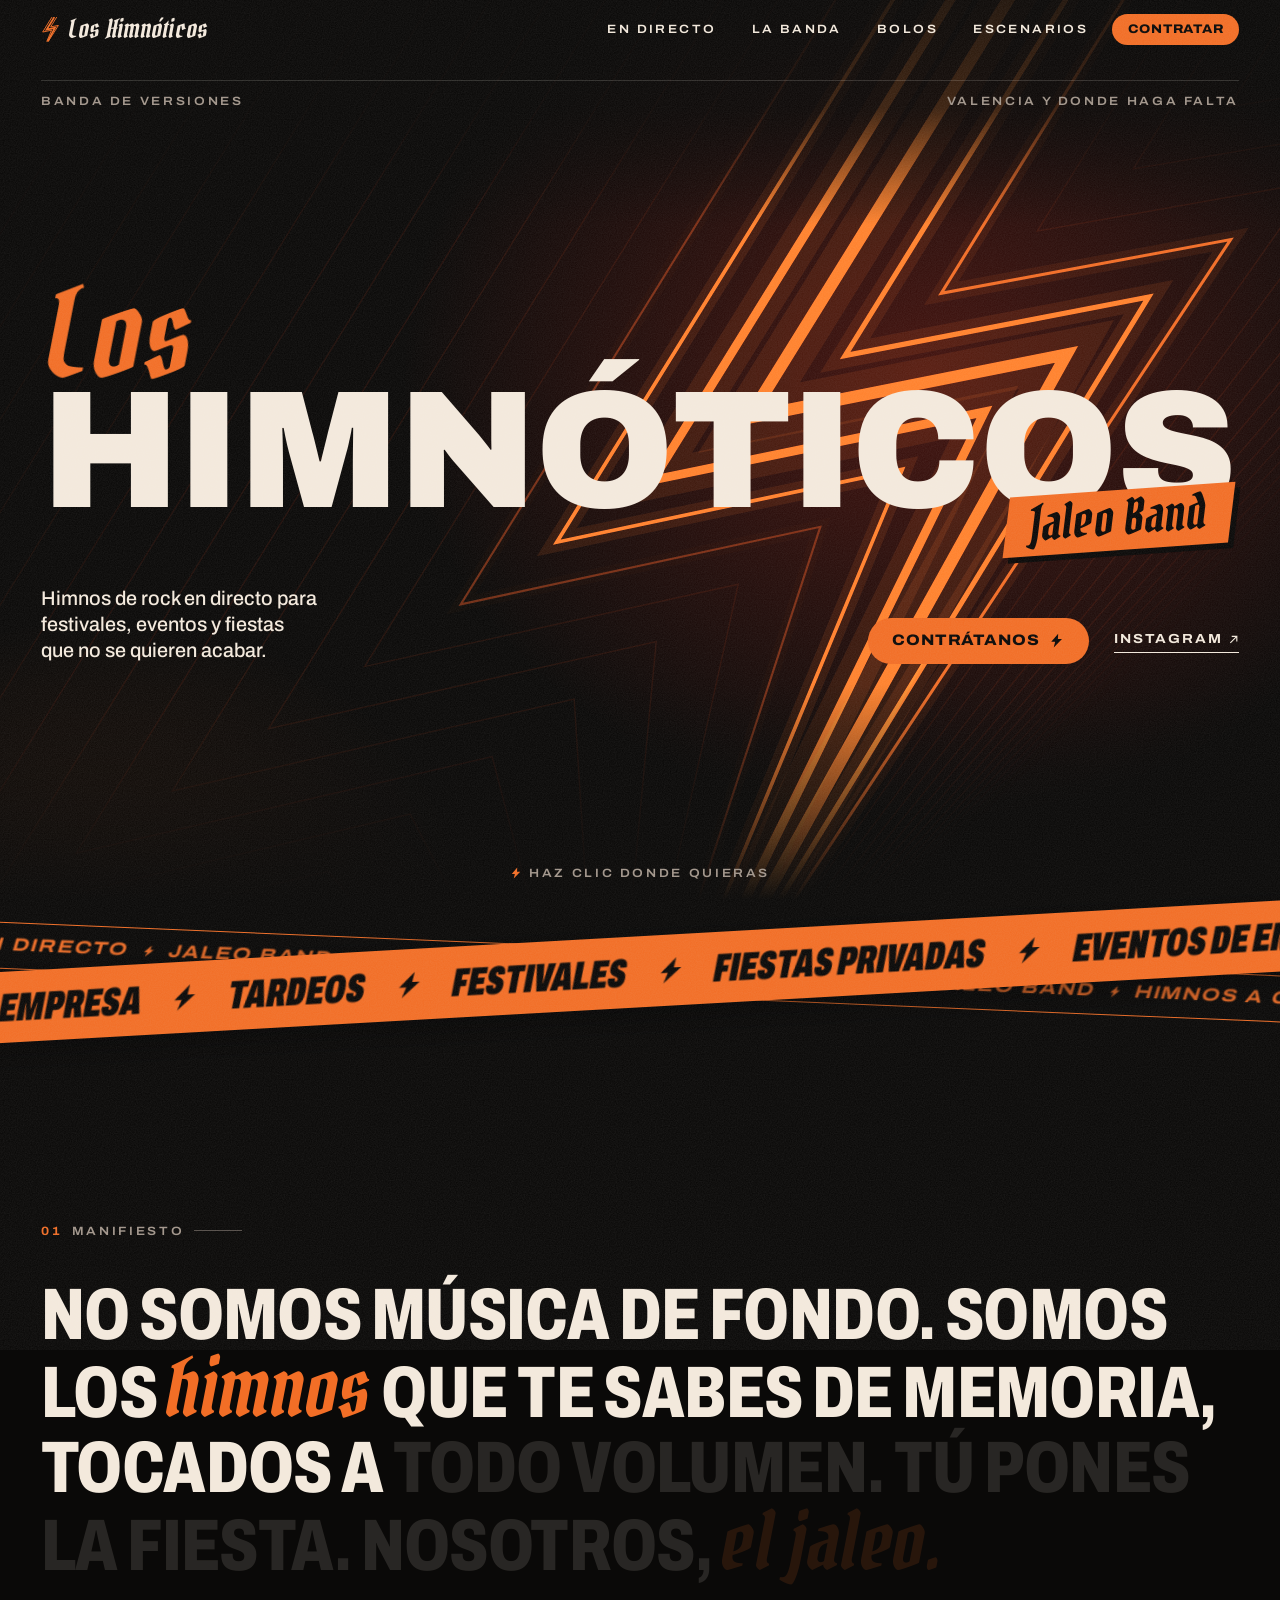
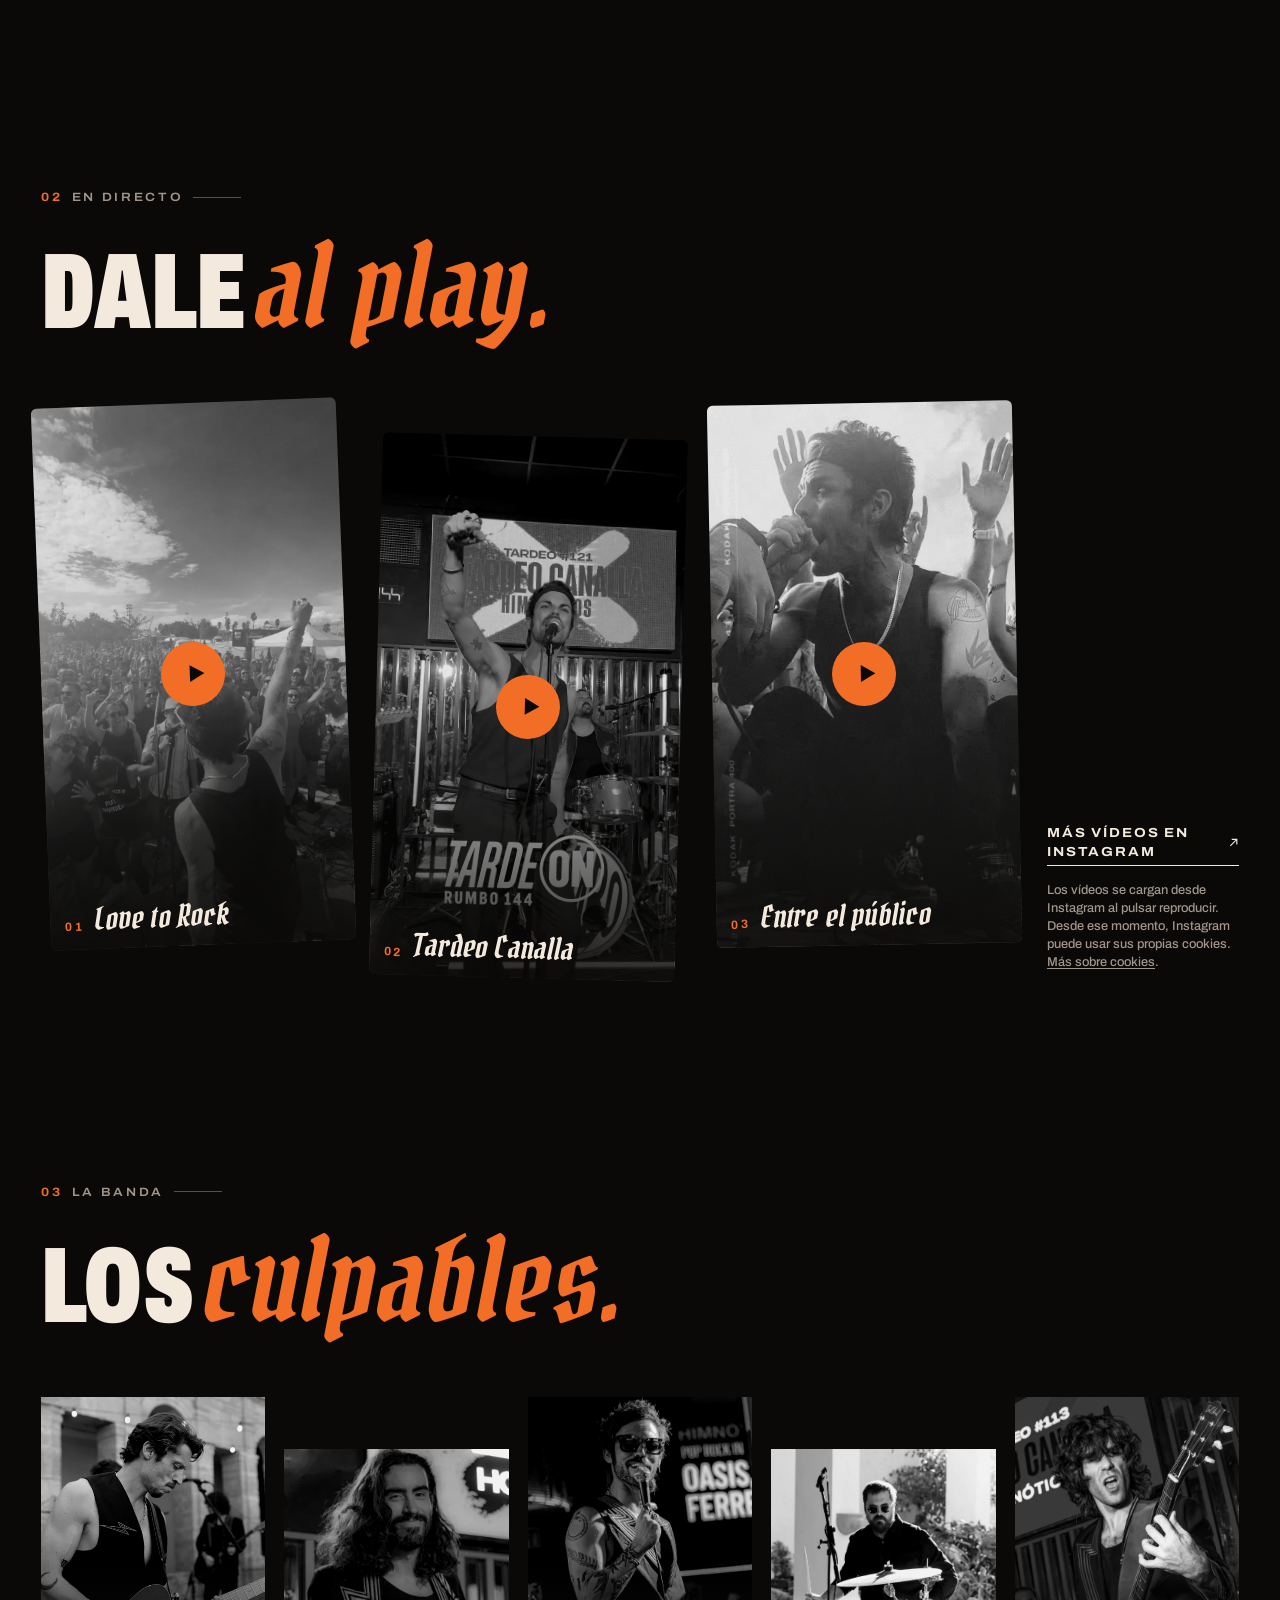
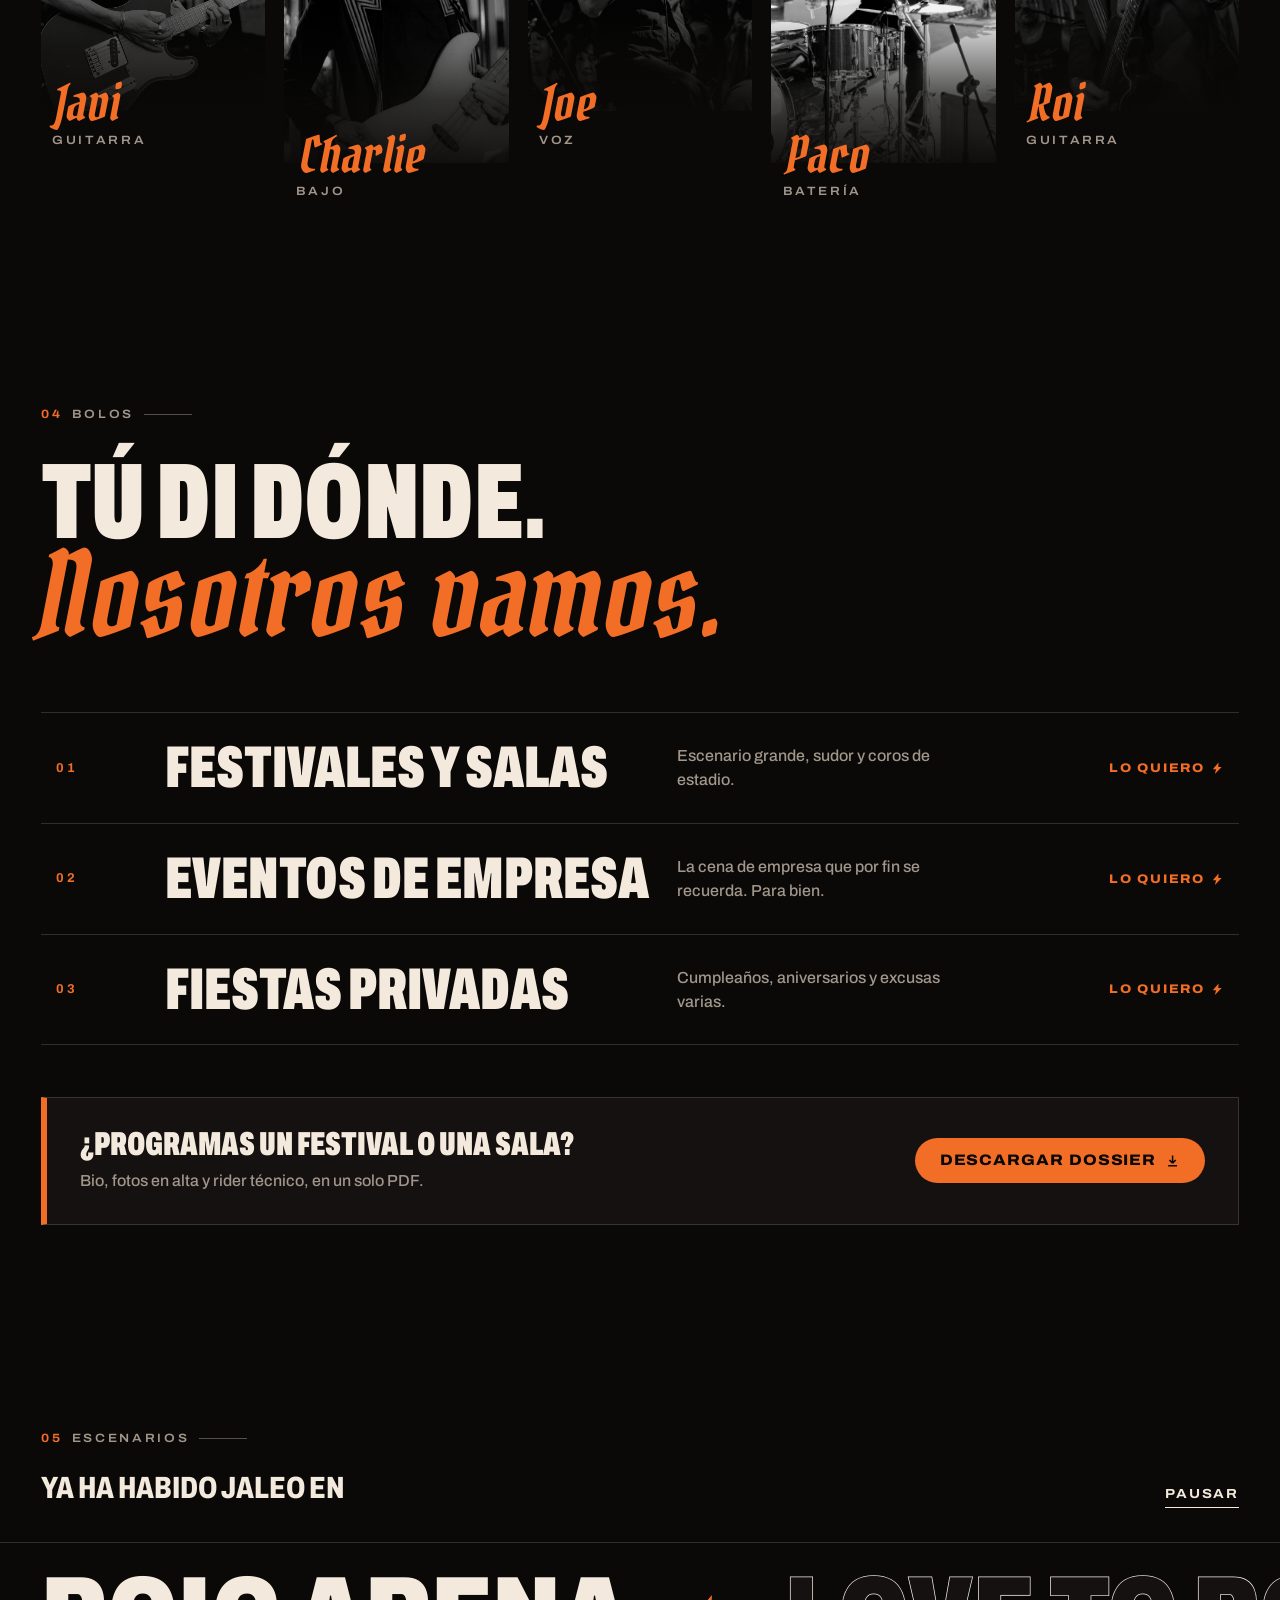
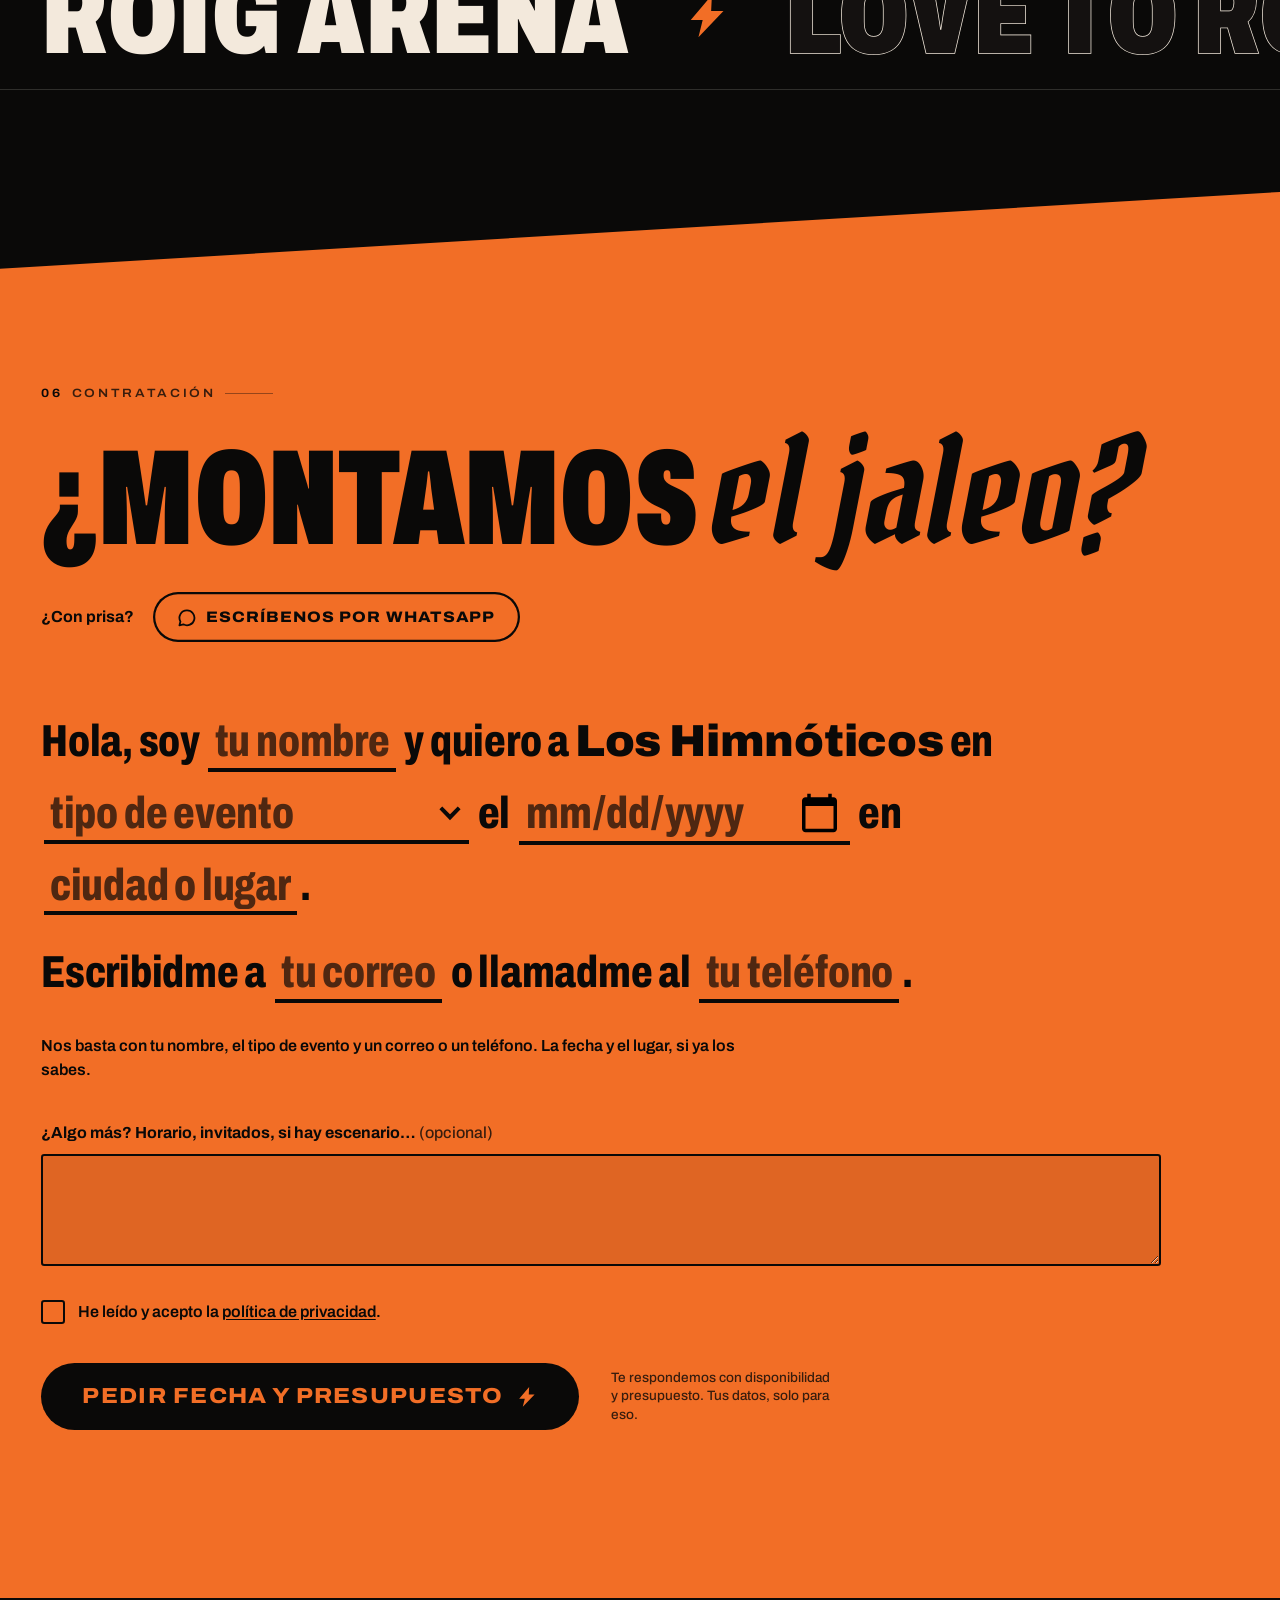
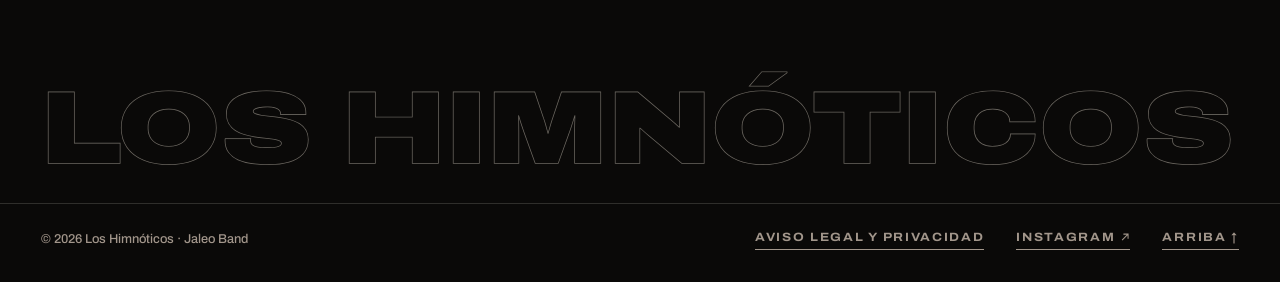
==== commit ae07e7ed: "Revisar los textos del home: decir qué tocan y qué se pide - Hero: «Banda de versiones» en lugar del" ====
--- a/index.html
+++ b/index.html
@@ -13,7 +13,7 @@
   <meta name="theme-color" content="#0a0908">
   <meta property="og:type" content="website">
   <meta property="og:title" content="Los Himnóticos · Jaleo Band">
-  <meta property="og:description" content="Rock en directo para festivales, eventos y fiestas que no se quieren acabar.">
+  <meta property="og:description" content="Himnos de rock en directo para festivales, eventos y fiestas que no se quieren acabar.">
   <meta property="og:locale" content="es_ES">
   <meta property="og:url" content="https://soyjuanmr-create.github.io/himnoticos/">
   <meta property="og:image" content="https://soyjuanmr-create.github.io/himnoticos/assets/img/og.jpg">
@@ -110,6 +110,7 @@
       <canvas class="hero__field" aria-hidden="true"></canvas>
 
       <div class="hero__meta" data-in style="--d:.9s">
+        <span>Banda de versiones</span>
         <span>Valencia y donde haga falta</span>
       </div>
 
@@ -121,7 +122,7 @@
       </h1>
 
       <div class="hero__foot">
-        <p class="hero__sub" data-in style="--d:1s">Rock en directo para festivales, eventos y fiestas que no se quieren acabar.</p>
+        <p class="hero__sub" data-in style="--d:1s">Himnos de rock en directo para festivales, eventos y fiestas que no se quieren acabar.</p>
         <div class="hero__cta" data-in style="--d:1.1s">
           <a class="btn" href="#contratacion" data-magnetic>
             <span class="btn__label">Contrátanos</span>
@@ -159,21 +160,21 @@
     <!-- MANIFIESTO -->
     <section class="manifesto wrap" id="manifiesto">
       <p class="label" data-reveal><b>01</b> Manifiesto</p>
-      <p class="manifesto__text" data-scrolltext>No somos música de fondo. Somos los <em class="goth">himnos</em> que te sabes de memoria, tocados en directo. Tú pones la fiesta. Nosotros, <em class="goth">el jaleo.</em></p>
+      <p class="manifesto__text" data-scrolltext>No somos música de fondo. Somos los <em class="goth">himnos</em> que te sabes de memoria, tocados a todo volumen. Tú pones la fiesta. Nosotros, <em class="goth">el jaleo.</em></p>
     </section>
 
     <!-- EN DIRECTO -->
     <section class="live wrap" id="directo">
       <header class="live__head">
         <p class="label" data-reveal><b>02</b> En directo</p>
-        <h2 class="h-xl" data-reveal>Míralos <em class="goth">en directo.</em></h2>
+        <h2 class="h-xl" data-reveal>Dale <em class="goth">al play.</em></h2>
       </header>
       <ul class="live__list" data-reveal>
         <li class="clip" style="--i:0">
           <a class="clip__link" href="https://www.instagram.com/reel/DePd9joRGf-/" target="_blank" rel="noopener" data-reel="DePd9joRGf-">
-            <img src="assets/img/videos/reel-1.webp" width="720" height="1280" alt="Los Himnóticos ante el público de un festival, a pleno sol" loading="lazy" decoding="async" style="--c:1.4; --b:.8">
+            <img src="assets/img/videos/reel-1.webp" width="720" height="1280" alt="Los Himnóticos ante el público del festival Love to Rock, a pleno sol" loading="lazy" decoding="async">
             <span class="clip__play" aria-hidden="true"><svg class="i"><use href="#i-play"/></svg></span>
-            <span class="clip__cap"><span class="clip__n" aria-hidden="true">01</span><span class="clip__t goth">Festival</span></span>
+            <span class="clip__cap"><span class="clip__n" aria-hidden="true">01</span><span class="clip__t goth">Love to Rock</span></span>
             <span class="sr-only">Reproducir vídeo</span>
           </a>
         </li>
@@ -227,7 +228,7 @@
         </li>
         <li class="member" style="--i:3">
           <figure>
-            <div class="member__photo"><img src="assets/img/banda/paco.webp" width="527" height="806" alt="Paco a la batería con gafas de sol" loading="lazy" decoding="async" style="--pos:50% 10%; --c:1.3; --b:.72"></div>
+            <div class="member__photo"><img src="assets/img/banda/paco.webp" width="527" height="806" alt="Paco a la batería con gafas de sol" loading="lazy" decoding="async" style="--pos:50% 10%"></div>
             <figcaption><span class="member__name goth">Paco</span><span class="member__role">Batería</span></figcaption>
           </figure>
         </li>
@@ -288,18 +289,31 @@
     </section>
 
     <!-- ESCENARIOS -->
-    <section class="stages wrap" id="escenarios">
-      <header class="stages__head">
+    <section class="stages" id="escenarios">
+      <div class="wrap">
         <p class="label" data-reveal><b>05</b> Escenarios</p>
-        <h2 class="h-xl" data-reveal>Ya ha habido <em class="goth">jaleo en</em></h2>
-      </header>
-      <ul class="stages__list" data-reveal>
-        <li class="is-solid" style="--i:0">Roig Arena&nbsp;<svg class="i" aria-hidden="true"><use href="#i-bolt"/></svg></li>
-        <li style="--i:1">Love to Rock&nbsp;<svg class="i" aria-hidden="true"><use href="#i-bolt"/></svg></li>
-        <li class="is-solid" style="--i:2">Hard Rock Cafe Valencia&nbsp;<svg class="i" aria-hidden="true"><use href="#i-bolt"/></svg></li>
-        <li style="--i:3">Tardeo Canalla&nbsp;<svg class="i" aria-hidden="true"><use href="#i-bolt"/></svg></li>
-        <li class="is-solid" style="--i:4">Vicio BCN</li>
+        <div class="stages__top" data-reveal>
+          <p class="stages__lead">Ya ha habido jaleo en</p>
+          <!-- Solo aparece cuando el rótulo se mueve (lo activa el script) -->
+          <button class="link stages__pause" type="button" data-marquee-toggle hidden><span data-label>Pausar</span><span class="sr-only"> el rótulo en movimiento</span></button>
+        </div>
+      </div>
+      <ul class="sr-only">
+        <li>Roig Arena</li>
+        <li>Love to Rock</li>
+        <li>Hard Rock Cafe Valencia</li>
+        <li>Tardeo Canalla</li>
+        <li>Vicio BCN</li>
       </ul>
+      <div class="stages__marquee" aria-hidden="true">
+        <div class="stages__track" data-marquee="-1" data-speed="90" data-marquee-lead>
+          <span class="is-solid">Roig Arena</span><svg class="i"><use href="#i-bolt"/></svg>
+          <span>Love to Rock</span><svg class="i"><use href="#i-bolt"/></svg>
+          <span class="is-solid">Hard Rock Cafe Valencia</span><svg class="i"><use href="#i-bolt"/></svg>
+          <span>Tardeo Canalla</span><svg class="i"><use href="#i-bolt"/></svg>
+          <span class="is-solid">Vicio BCN</span><svg class="i"><use href="#i-bolt"/></svg>
+        </div>
+      </div>
     </section>
 
     <!-- CONTRATACIÓN -->
@@ -363,10 +377,10 @@
 
           <div class="booking__send">
             <button class="btn btn--xl" type="submit" data-magnetic>
-              <span class="btn__label">Enviar solicitud</span>
+              <span class="btn__label">Pedir fecha y presupuesto</span>
               <svg class="i" aria-hidden="true"><use href="#i-bolt"/></svg>
             </button>
-            <p class="booking__legal">Solo usaremos tus datos para responder a tu solicitud.</p>
+            <p class="booking__legal">Te respondemos con disponibilidad y presupuesto. Tus datos, solo para eso.</p>
           </div>
           <p class="booking__status" role="status" aria-live="polite"></p>
         </form>
--- a/css/styles.css
+++ b/css/styles.css
@@ -36,9 +36,6 @@
 
   --f-sans: "Archivo", system-ui, -apple-system, "Segoe UI", Roboto, "Helvetica Neue", Arial, sans-serif;
   --f-goth: "Pirata One", "Archivo", Georgia, serif;
-
-  /* Fotos en color (tarjeta activa): misma lista de funciones que el filtro en gris, para que la transición sea suave */
-  --color-on: grayscale(.38) contrast(1.06) brightness(1) sepia(.2);
 
   color-scheme: dark;
 }
@@ -118,11 +115,9 @@
   font-weight: 900; font-stretch: 62%;
   text-transform: uppercase; letter-spacing: -.005em;
 }
-/* El mínimo crece con el ancho (14vw y 17vw) para que en móvil los títulos sigan mandando sobre
-   los nombres de las tarjetas: ahí parten en dos líneas, la gótica abajo. */
-.h-xl { font-size: clamp(min(14vw, 4rem), 8.4vw, 8.5rem); line-height: .86; }
+.h-xl { font-size: clamp(2.6rem, 8.4vw, 8.5rem); line-height: .86; }
 /* 10.6vw: «¿Montamos el jaleo?» cabe en una línea desde tablet, y el formulario queda a la vista */
-.h-xxl { font-size: clamp(min(17vw, 4.5rem), 10.6vw, 13rem); line-height: .82; }
+.h-xxl { font-size: clamp(3.2rem, 10.6vw, 13rem); line-height: .82; }
 .h-xl .goth, .h-xxl .goth { font-size: 1.08em; line-height: .8; }
 
 /* ---------- Botones y enlaces ---------- */
@@ -207,9 +202,9 @@
 .loader__field { position: absolute; inset: 0; width: 100%; height: 100%; }
 
 .loader__brand {
-  position: absolute; left: 50%; top: 70%;
-  display: grid; width: max-content;   /* tan ancho como el nombre: el sello se alinea con su final */
-  transform: translate(-50%, -50%);
+  position: absolute; left: 0; right: 0; top: 70%;
+  display: grid; justify-items: center; gap: clamp(.6rem, 1.2vw, 1.1rem);
+  transform: translateY(-50%);
   opacity: 0;
 }
 .loader__name {
@@ -218,13 +213,9 @@
   -webkit-text-stroke: .05em var(--bg); paint-order: stroke fill;
   text-shadow: 0 0 .5em rgba(242, 110, 38, .6), 0 .05em .35em rgba(0, 0, 0, .9);
 }
-/* El mismo sello que en el hero: opaco, así el rayo y el resplandor no le quitan lectura */
 .loader__tag {
-  justify-self: end; margin: -.28em 3% 0 0; padding: .08em .5em .16em;
-  font-family: var(--f-goth); font-size: clamp(1.3rem, 3vw, 2.7rem); line-height: 1;
-  background: var(--orange); color: var(--bg);
-  box-shadow: .12em .12em 0 var(--bg);
-  transform: rotate(-4deg) skewX(-11deg);
+  font-size: clamp(.7rem, 1.1vw, .95rem); font-weight: 700; font-stretch: 112%;
+  letter-spacing: .5em; text-indent: .5em; text-transform: uppercase; color: var(--orange);
 }
 
 /* El nombre se enciende como un neón cuando cae el rayo */
@@ -244,7 +235,7 @@
 .loader.out .loader__brand { animation: brand-out .45s var(--ease) both; }
 @keyframes brand-out {
   from { opacity: 1; }
-  to { opacity: 0; transform: translate(-50%, -50%) scale(1.06); filter: blur(6px); }
+  to { opacity: 0; transform: translateY(-50%) scale(1.06); filter: blur(6px); }
 }
 
 /* ---------- Cabecera ---------- */
@@ -414,12 +405,9 @@
 .no-intro.is-in .hero__tag { transition-delay: .45s; }
 
 /* ---------- Cintas ---------- */
-/* Se cruzan en X, con el cruce a la izquierda del centro. Los ángulos tienen que diferir lo bastante
-   para que la cinta de detrás asome a los dos lados: con ángulos parecidos, la de delante la tapa entera. */
 .tapes {
-  --tape-a: -5.5deg; --tape-b: 6.5deg; --tape-shift: 3vw;
   position: relative; z-index: 3; pointer-events: none;
-  height: calc(10vw + 5rem);   /* lo que sube la punta de la cinta naranja (≈ 4,8vw) más su grosor, por arriba y por abajo */
+  height: clamp(8rem, 15vw, 13rem); margin-top: -1.5rem;
   overflow: hidden;
 }
 @supports (overflow: clip) {
@@ -428,13 +416,13 @@
 .tape { position: absolute; left: -6vw; top: 50%; width: 112vw; overflow: hidden; }
 .tape--a {
   z-index: 2; background: var(--orange); color: var(--bg);
-  transform: translateY(-50%) rotate(var(--tape-a));
+  transform: translateY(-50%) rotate(-3.2deg);
   box-shadow: 0 .6rem 2.4rem rgba(0, 0, 0, .55);
 }
 .tape--b {
   background: var(--bg); color: var(--orange);
   border-block: 1px solid var(--orange);
-  transform: translateY(calc(-50% + var(--tape-shift))) rotate(var(--tape-b));
+  transform: translateY(-50%) rotate(2.4deg);
 }
 .tape__track {
   display: flex; align-items: center; width: max-content;
@@ -447,10 +435,6 @@
   font-size: clamp(.8rem, 1.4vw, 1.25rem); font-weight: 700; font-stretch: 125%; letter-spacing: .1em;
 }
 .tape__track .i { width: .7em; height: .7em; margin-inline: .75em; }
-/* En pantallas estrechas las cintas no adelgazan tanto como el ancho: hace falta más ángulo */
-@media (max-width: 480px) {
-  .tapes { --tape-a: -9deg; --tape-b: 11deg; --tape-shift: 6.5vw; height: 10rem; }
-}
 
 /* ---------- Manifiesto ---------- */
 .manifesto { padding-block: clamp(5rem, 12vw, 11rem) clamp(4rem, 9vw, 8rem); }
@@ -496,8 +480,7 @@
 .member__photo img {
   display: block; width: 100%; height: 100%;
   object-fit: cover; object-position: var(--pos, 50% 20%);
-  /* --c y --b se pueden afinar por foto (en el style de la imagen) para igualar las de día con las de noche */
-  filter: grayscale(1) contrast(var(--c, 1.15)) brightness(var(--b, .95)) sepia(0);
+  filter: grayscale(1) contrast(1.15) brightness(.95);
   transform: scale(1.02);
   transition: filter .6s var(--ease), transform 1.1s var(--ease);
 }
@@ -513,13 +496,12 @@
   letter-spacing: .22em; text-transform: uppercase; color: var(--muted);
 }
 
-/* La foto recupera el color: al pasar el ratón o, en táctil, la tarjeta activa.
-   No del todo: algo desaturado y templado, para que las luces de escenario no se salgan de la paleta. */
-.member.is-active .member__photo img { filter: var(--color-on); transform: scale(1.08); }
+/* La foto recupera el color: al pasar el ratón o, en táctil, la tarjeta activa */
+.member.is-active .member__photo img { filter: none; transform: scale(1.08); }
 .member.is-active .member__photo::before { transform: none; }
 .member.is-active .member__name { transform: skewX(-11deg) scale(1.08); }
 @media (hover: hover) {
-  .member:hover .member__photo img { filter: var(--color-on); transform: scale(1.08); }
+  .member:hover .member__photo img { filter: none; transform: scale(1.08); }
   .member:hover .member__photo::before { transform: none; }
   .member:hover .member__name { transform: skewX(-11deg) scale(1.08); }
 }
@@ -540,8 +522,7 @@
 .live { padding-block: clamp(3rem, 7vw, 7rem) clamp(4rem, 9vw, 8rem); }
 .live__head { display: grid; gap: clamp(1.4rem, 2.6vw, 2.6rem); margin-bottom: clamp(2.6rem, 5vw, 4.8rem); }
 .live__list {
-  /* Las tarjetas crecen con el ancho, hasta donde la tarjeta entera sigue cabiendo en pantalla (42vh de ancho ≈ 75vh de alto) */
-  display: grid; grid-template-columns: repeat(3, minmax(0, clamp(18rem, 22vw, min(34rem, 42vh)))) minmax(12rem, 1fr); align-items: start;
+  display: grid; grid-template-columns: repeat(3, minmax(0, 20.5rem)) minmax(12rem, 1fr); align-items: start;
   gap: clamp(1rem, 2.4vw, 2.4rem);
 }
 .js-ready .live__list[data-reveal] { opacity: 1; translate: none; }
@@ -563,11 +544,11 @@
 }
 .clip__link::after {
   content: ""; position: absolute; inset: 0; pointer-events: none;
-  background: linear-gradient(transparent 40%, rgba(10, 9, 8, .62) 70%, rgba(10, 9, 8, .88));
+  background: linear-gradient(transparent 45%, rgba(10, 9, 8, .86));
 }
 .clip__link img {
   display: block; width: 100%; height: 100%; object-fit: cover;
-  filter: grayscale(1) contrast(var(--c, 1.12)) brightness(var(--b, .9)) sepia(0);
+  filter: grayscale(1) contrast(1.12) brightness(.9);
   transform: scale(1.02);
   transition: filter .6s var(--ease), transform 1.1s var(--ease);
 }
@@ -590,19 +571,16 @@
 .clip__n { font-size: .75rem; font-weight: 700; letter-spacing: .2em; color: var(--orange); }
 .clip__t { font-size: clamp(1.6rem, 2.4vw, 2.3rem); line-height: .95; color: var(--cream); }
 
-.clip.is-active .clip__link img { filter: var(--color-on); transform: scale(1.07); }
+.clip.is-active .clip__link img { filter: none; transform: scale(1.07); }
 @media (hover: hover) {
   .clip:hover { rotate: 0deg; }
-  .clip:hover .clip__link img { filter: var(--color-on); transform: scale(1.07); }
+  .clip:hover .clip__link img { filter: none; transform: scale(1.07); }
   .clip:hover .clip__play { transform: scale(1.14); }
   .clip:hover .clip__play::before { animation: ring 1s var(--ease) infinite; }
 }
 @keyframes ring { from { opacity: .9; transform: scale(1); } to { opacity: 0; transform: scale(1.7); } }
 
 .live__more { align-self: end; display: grid; justify-items: start; gap: 1rem; padding-bottom: .4rem; }
-/* Bloque, no flex: si el enlace parte en dos líneas, la flecha sigue a la última palabra en vez de quedarse suelta a la derecha */
-.live__more .link { display: block; }
-.live__more .link .i { display: inline-block; margin-left: .25em; vertical-align: -.06em; }
 .live__note { max-width: 30ch; font-size: .8rem; line-height: 1.4; color: var(--muted); }
 .live__note a { text-decoration: underline; text-underline-offset: .15em; }
 
@@ -703,26 +681,20 @@
 .dossier__d { margin-top: .45rem; color: var(--muted); }
 
 /* ---------- Escenarios ---------- */
-/* Lista fija: son pocos nombres y se tienen que leer todos de un vistazo */
-.stages { padding-block: clamp(3rem, 7vw, 7rem) clamp(4rem, 9vw, 8rem); }
-.stages__head { display: grid; gap: clamp(1.4rem, 2.6vw, 2.6rem); margin-bottom: clamp(2rem, 4vw, 3.6rem); }
-.stages__list {
-  display: flex; flex-wrap: wrap; align-items: baseline; gap: .1em .5em;
-  padding-block: clamp(1rem, 2vw, 2rem); border-block: 1px solid var(--line);
-  font-size: clamp(min(10.3vw, 2.5rem), 6.6vw, 7.4rem); font-weight: 900; font-stretch: 75%;
-  line-height: 1.04; text-transform: uppercase;
-}
-.stages__list li { min-width: 0; color: var(--bg-2); -webkit-text-stroke: 1.5px var(--cream); paint-order: stroke fill; }
-.stages__list li.is-solid { color: var(--cream); -webkit-text-stroke: 0; }
-.stages__list .i { display: inline-block; width: .42em; height: .42em; margin-left: .3em; vertical-align: .13em; color: var(--orange); }
-
-/* Los nombres entran uno detrás de otro */
-.js-ready .stages__list[data-reveal] { opacity: 1; translate: none; }
-.js-ready .stages__list li { opacity: 0; translate: 0 40px; }
-.js-ready .stages__list.in li {
-  opacity: 1; translate: 0 0;
-  transition: opacity .9s var(--ease) calc(var(--i) * 90ms), translate 1s var(--ease) calc(var(--i) * 90ms);
-}
+.stages { overflow: hidden; padding-block: clamp(3rem, 6vw, 6rem) clamp(4rem, 8vw, 7rem); }
+.stages__top { display: flex; flex-wrap: wrap; align-items: baseline; justify-content: space-between; gap: .6rem 2rem; margin-top: 1.1rem; }
+.stages__pause { border: 0; border-radius: 0; padding-inline: 0; cursor: pointer; }
+.stages__lead { font-size: clamp(1.3rem, 2.4vw, 2.2rem); font-weight: 800; font-stretch: 75%; text-transform: uppercase; }
+.stages__marquee { margin-top: clamp(1.2rem, 2.4vw, 2.4rem); padding-block: clamp(.7rem, 1.4vw, 1.4rem); border-block: 1px solid var(--line); }
+.stages__track {
+  display: flex; align-items: center; width: max-content;
+  font-size: clamp(3rem, 8.6vw, 8.6rem); font-weight: 900; font-stretch: 75%;
+  line-height: 1; white-space: nowrap; text-transform: uppercase;
+  will-change: transform;
+}
+.stages__track span { color: var(--bg-2); -webkit-text-stroke: 1.5px var(--cream); paint-order: stroke fill; }
+.stages__track span.is-solid { color: var(--cream); -webkit-text-stroke: 0; }
+.stages__track .i { width: .42em; height: .42em; margin-inline: .5em; color: var(--orange); }
 
 /* ---------- Contratación ---------- */
 .contact {
@@ -917,10 +889,9 @@
       linear-gradient(to bottom, rgba(10, 9, 8, .9), rgba(10, 9, 8, .8) 12%, transparent 24%),
       linear-gradient(to bottom, transparent 44%, rgba(10, 9, 8, .86) 64%, var(--bg));   /* oscurece bajo el título, donde van el subtítulo y el botón */
   }
-  .hero__meta { letter-spacing: .16em; }
+  .hero__meta { flex-wrap: wrap; gap: .35rem 1rem; letter-spacing: .16em; }   /* las dos etiquetas no caben en una línea: van una bajo otra */
   .hero__name { font-stretch: 68%; font-size: 17.6vw; transform: scaleY(1.2); transform-origin: bottom; }
-  /* Aquí cae sobre las rayas del rayo: en crema, porque en naranja se fundía con ellas */
-  .hero__los { margin-bottom: .34em; color: var(--cream); text-shadow: 0 .03em .28em rgba(10, 9, 8, .85); }
+  .hero__los { margin-bottom: .34em; text-shadow: 0 .03em .28em rgba(10, 9, 8, .85); }   /* ahora cae sobre las rayas del rayo */
   .hero__tag { margin-top: -.5em; }
   .hero__foot { flex-direction: column; align-items: flex-start; gap: 1.4rem; margin-top: 3.4rem; }
   .hero__cta { flex-wrap: wrap; gap: .9rem 1.1rem; max-width: 100%; }
@@ -942,10 +913,14 @@
   .dot { display: none; }
 }
 
+/* «Pedir fecha y presupuesto» es largo: en móvil la letra se ajusta al ancho para que quepa en una línea */
+@media (max-width: 480px) {
+  .btn--xl { padding-inline: 1.2em; font-size: min(1.05rem, calc((100vw - 2rem) / 24)); }
+}
+
 /* ---------- Móviles estrechos ---------- */
 @media (max-width: 380px) {
   .brand__name { font-size: 1.25rem; }
-  .btn--xl { padding-inline: 1.3em; font-size: .95rem; }
   .contact__fast .btn { padding-inline: 1em; font-size: .75rem; }
 }
 
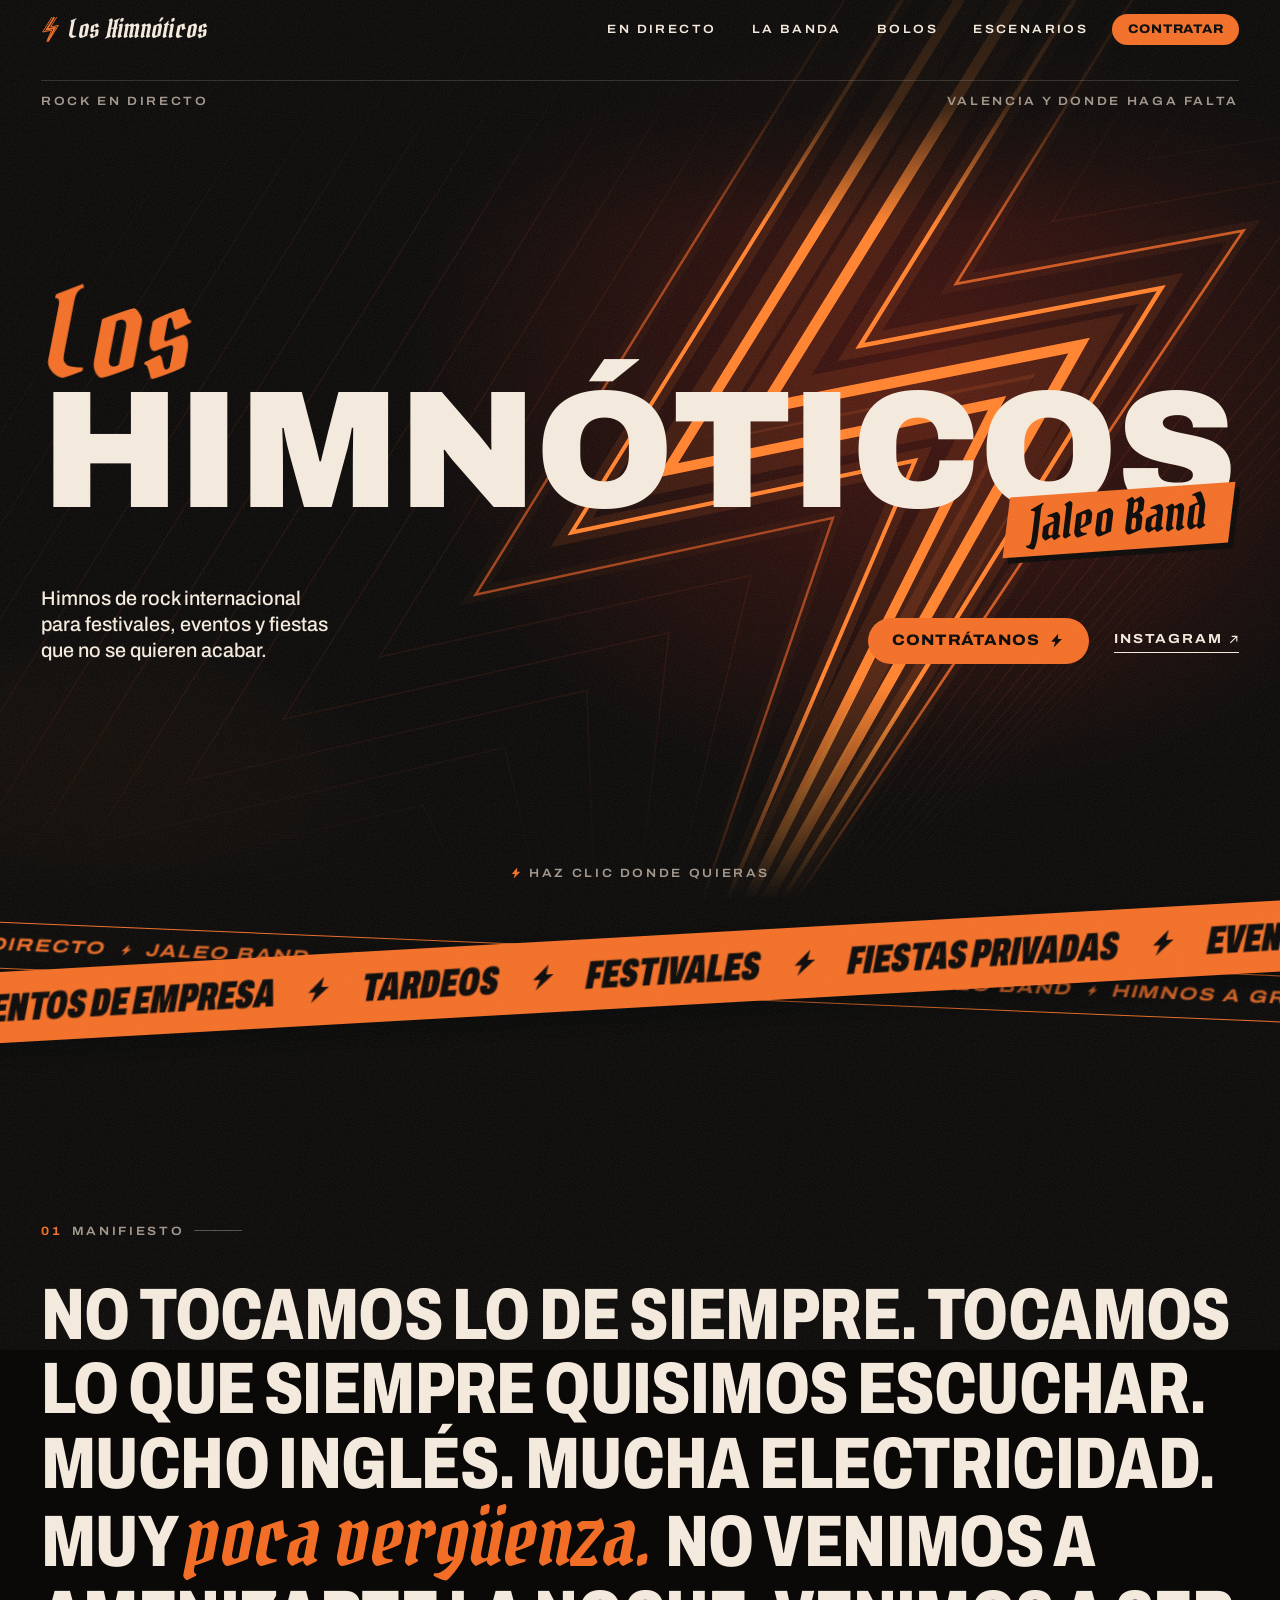
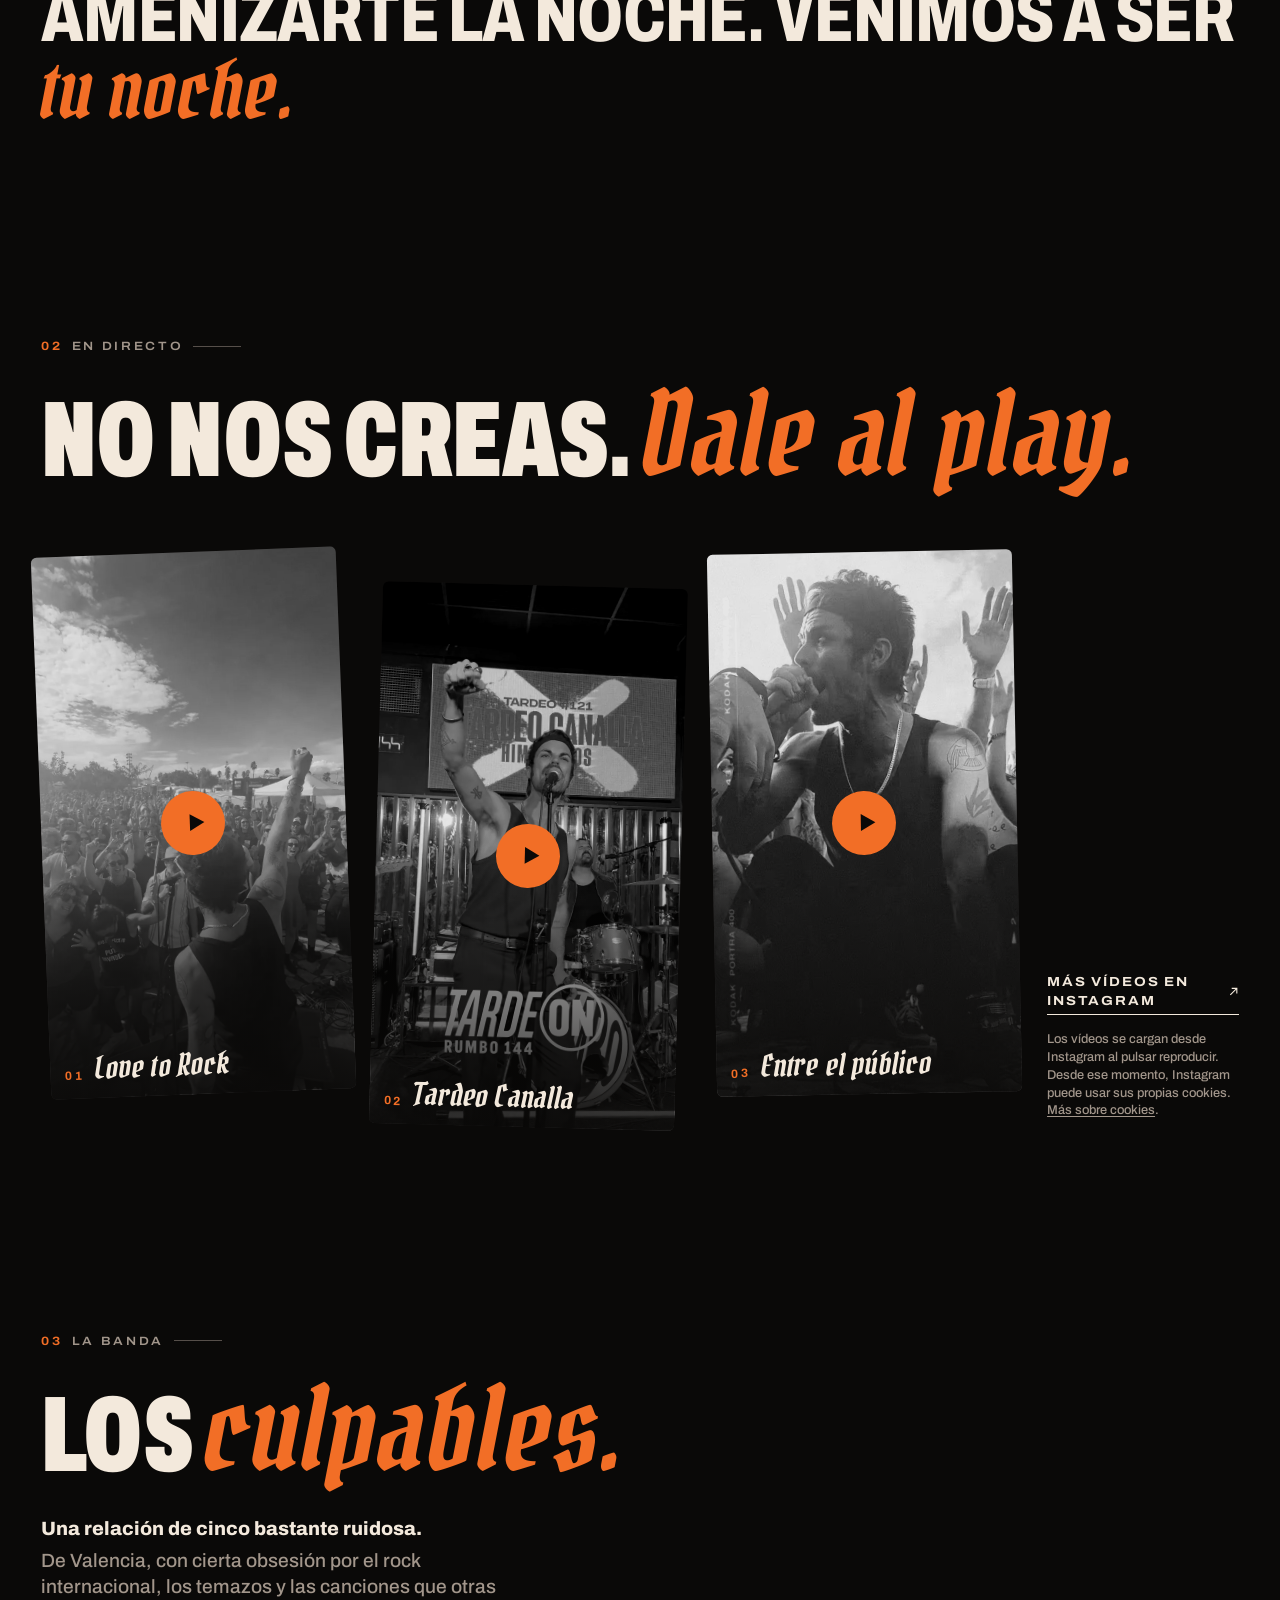
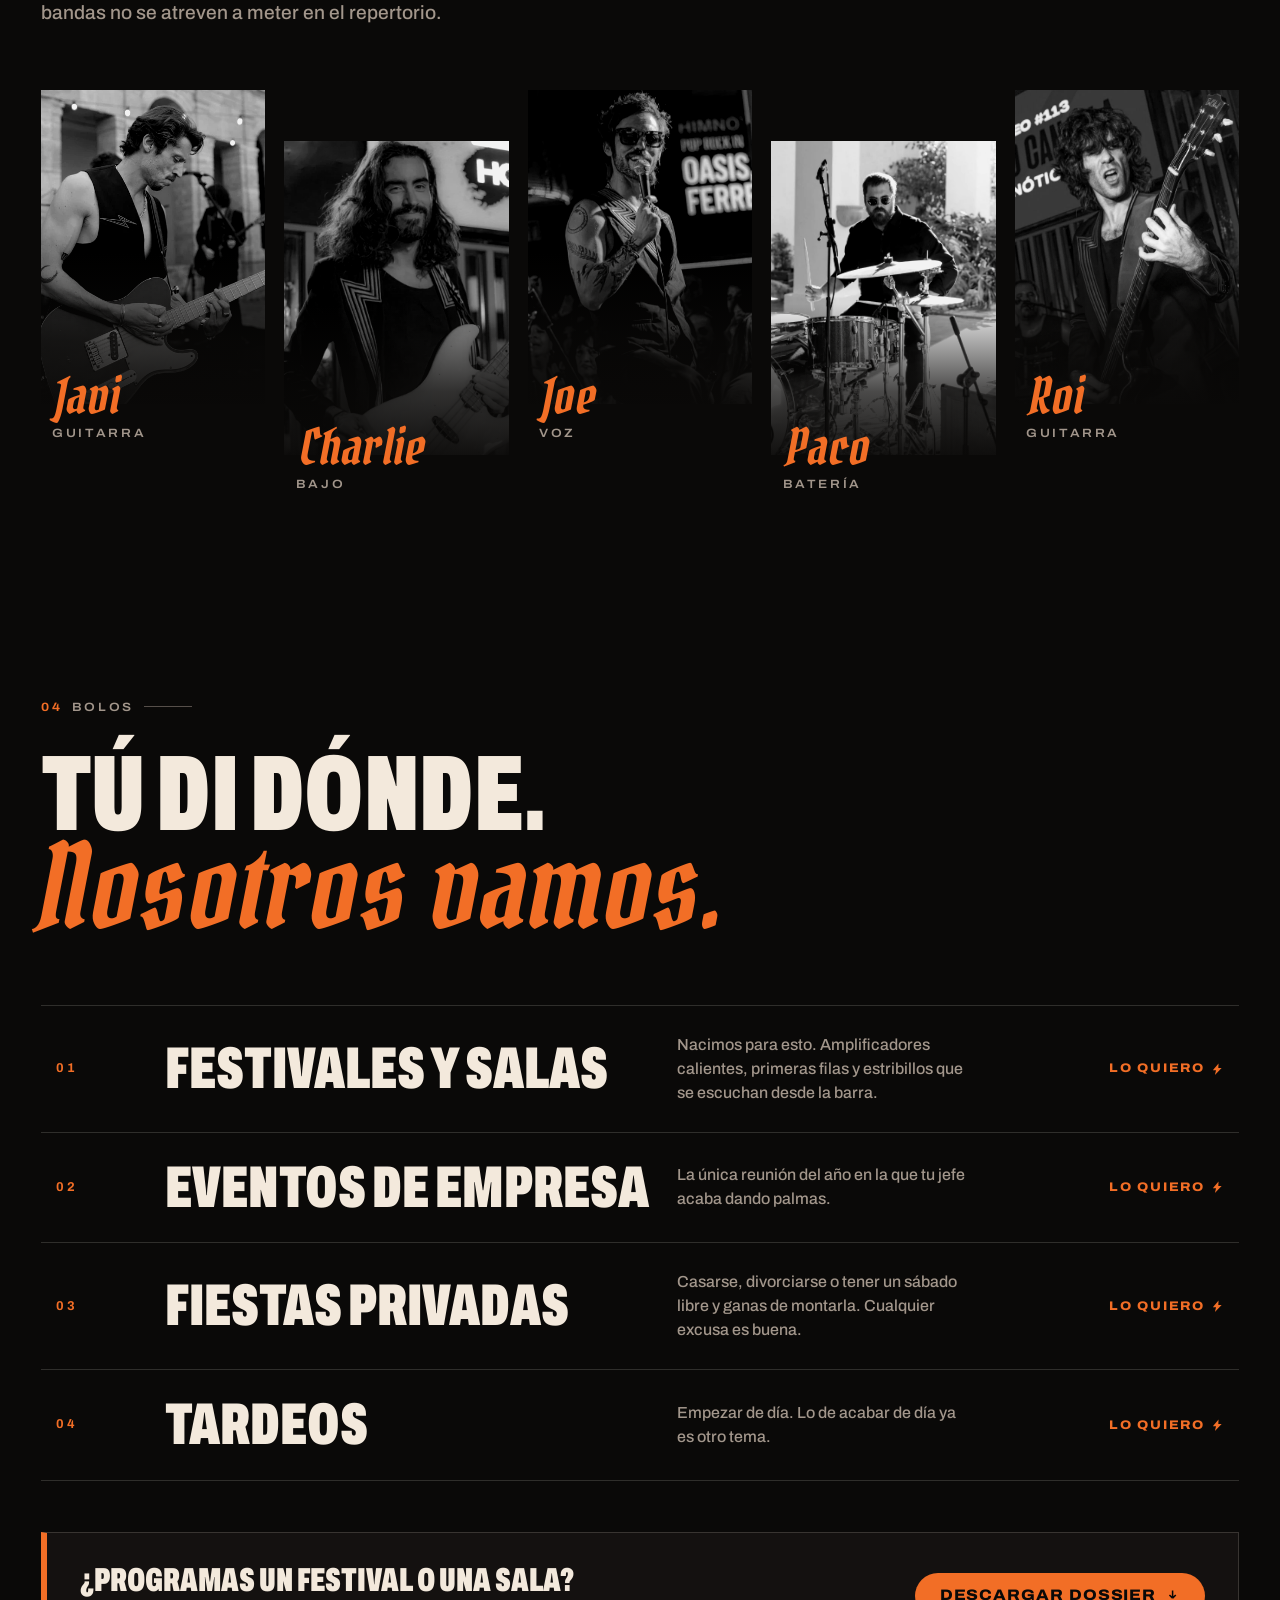
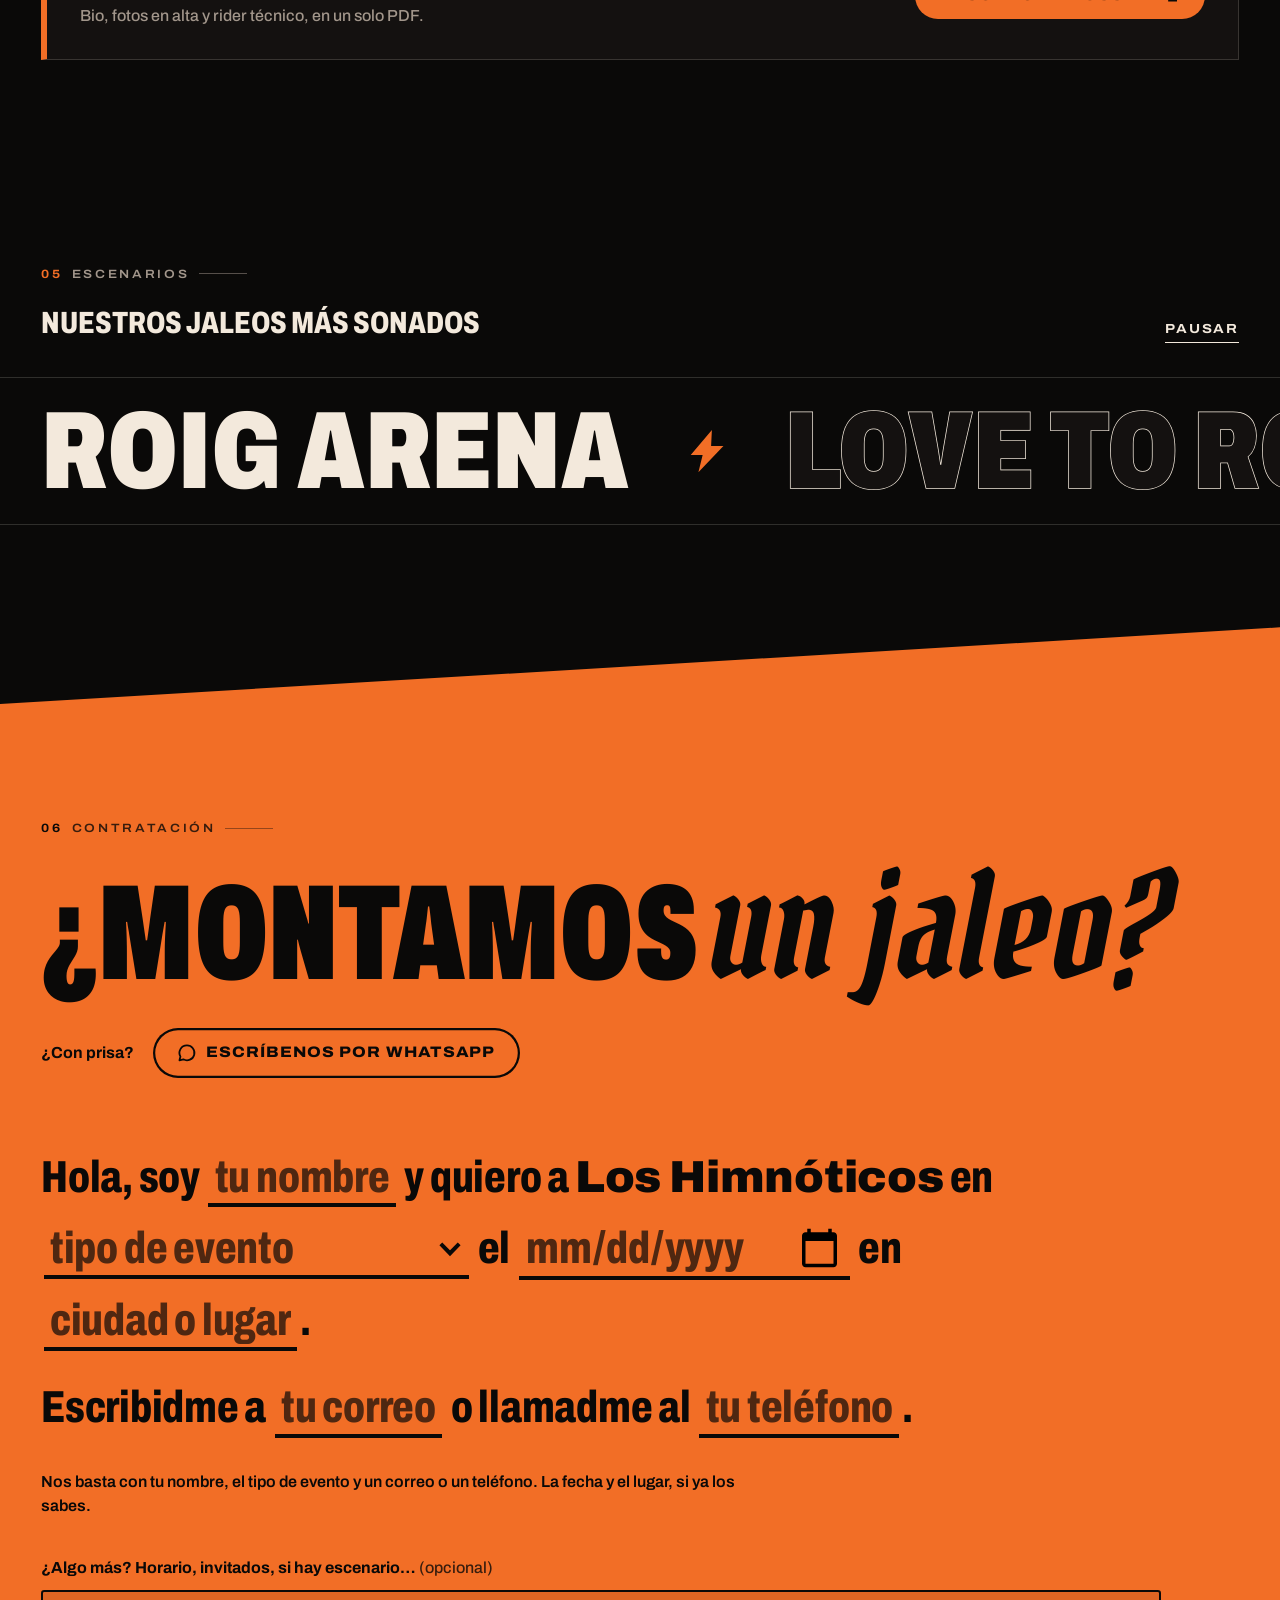
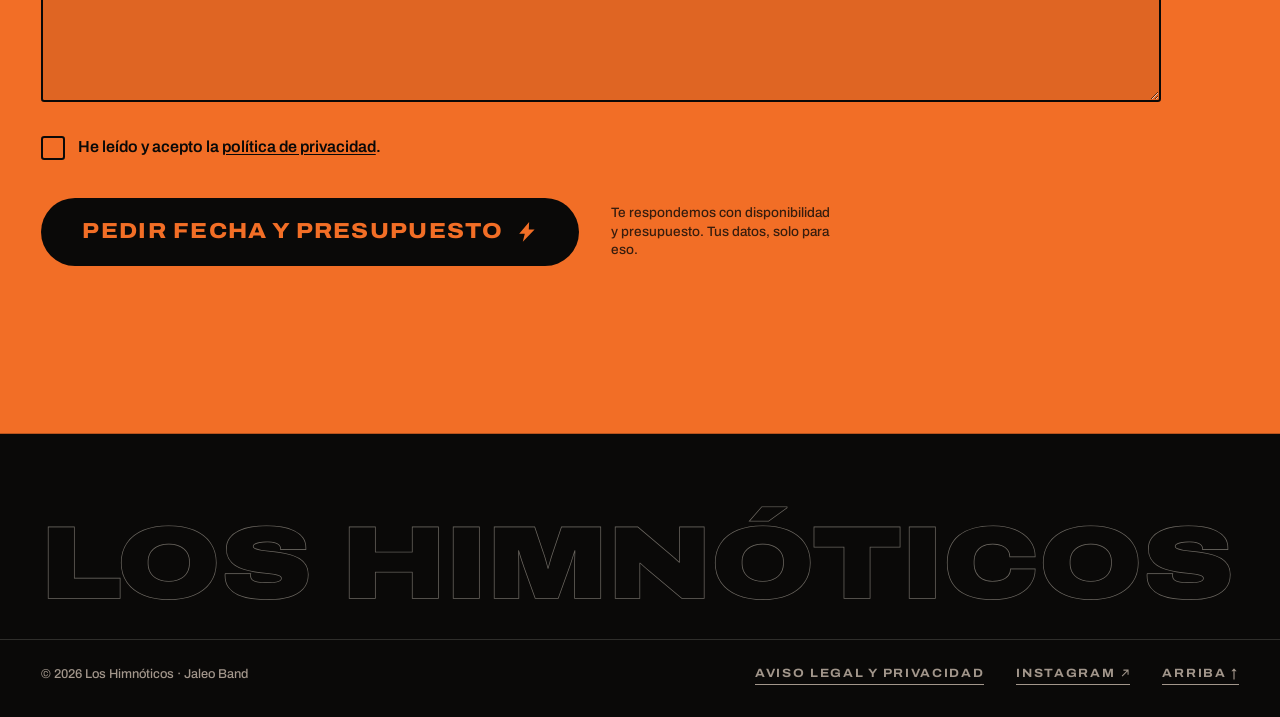
==== commit 45b564e3: "Incorporar los textos del grupo al home - Hero: «Rock en directo» en lugar de «Banda de versiones» (" ====
--- a/index.html
+++ b/index.html
@@ -4,7 +4,7 @@
   <meta charset="utf-8">
   <meta name="viewport" content="width=device-width, initial-scale=1">
   <title>Los Himnóticos · Banda de rock para festivales y eventos</title>
-  <meta name="description" content="Los Himnóticos, Jaleo Band: banda de rock en directo desde Valencia para festivales, eventos de empresa y fiestas privadas. Pide fecha y presupuesto.">
+  <meta name="description" content="Los Himnóticos: rock internacional en directo desde Valencia para festivales, eventos de empresa, fiestas privadas y tardeos. Pide fecha y presupuesto.">
   <!-- Dirección oficial de la página. Si se pasa a un dominio propio, cambiarla aquí, en og:url, en og:image,
        en los datos estructurados de más abajo y en sitemap.xml. -->
   <link rel="canonical" href="https://soyjuanmr-create.github.io/himnoticos/">
@@ -13,7 +13,7 @@
   <meta name="theme-color" content="#0a0908">
   <meta property="og:type" content="website">
   <meta property="og:title" content="Los Himnóticos · Jaleo Band">
-  <meta property="og:description" content="Himnos de rock en directo para festivales, eventos y fiestas que no se quieren acabar.">
+  <meta property="og:description" content="Himnos de rock internacional para festivales, eventos y fiestas que no se quieren acabar.">
   <meta property="og:locale" content="es_ES">
   <meta property="og:url" content="https://soyjuanmr-create.github.io/himnoticos/">
   <meta property="og:image" content="https://soyjuanmr-create.github.io/himnoticos/assets/img/og.jpg">
@@ -33,7 +33,7 @@
     "@type": "MusicGroup",
     "name": "Los Himnóticos",
     "alternateName": "Los Himnóticos Jaleo Band",
-    "description": "Banda de rock en directo para festivales, eventos de empresa y fiestas privadas.",
+    "description": "Banda de rock internacional en directo para festivales, eventos de empresa, fiestas privadas y tardeos.",
     "genre": "Rock",
     "url": "https://soyjuanmr-create.github.io/himnoticos/",
     "image": "https://soyjuanmr-create.github.io/himnoticos/assets/img/og.jpg",
@@ -110,7 +110,7 @@
       <canvas class="hero__field" aria-hidden="true"></canvas>
 
       <div class="hero__meta" data-in style="--d:.9s">
-        <span>Banda de versiones</span>
+        <span>Rock en directo</span>
         <span>Valencia y donde haga falta</span>
       </div>
 
@@ -122,7 +122,7 @@
       </h1>
 
       <div class="hero__foot">
-        <p class="hero__sub" data-in style="--d:1s">Himnos de rock en directo para festivales, eventos y fiestas que no se quieren acabar.</p>
+        <p class="hero__sub" data-in style="--d:1s">Himnos de rock internacional para festivales, eventos y fiestas que no se quieren acabar.</p>
         <div class="hero__cta" data-in style="--d:1.1s">
           <a class="btn" href="#contratacion" data-magnetic>
             <span class="btn__label">Contrátanos</span>
@@ -160,14 +160,14 @@
     <!-- MANIFIESTO -->
     <section class="manifesto wrap" id="manifiesto">
       <p class="label" data-reveal><b>01</b> Manifiesto</p>
-      <p class="manifesto__text" data-scrolltext>No somos música de fondo. Somos los <em class="goth">himnos</em> que te sabes de memoria, tocados a todo volumen. Tú pones la fiesta. Nosotros, <em class="goth">el jaleo.</em></p>
+      <p class="manifesto__text" data-scrolltext>No tocamos lo de siempre. Tocamos lo que siempre quisimos escuchar. Mucho inglés. Mucha electricidad. Muy <em class="goth">poca vergüenza.</em> No venimos a amenizarte la noche. Venimos a ser <em class="goth">tu noche.</em></p>
     </section>
 
     <!-- EN DIRECTO -->
     <section class="live wrap" id="directo">
       <header class="live__head">
         <p class="label" data-reveal><b>02</b> En directo</p>
-        <h2 class="h-xl" data-reveal>Dale <em class="goth">al play.</em></h2>
+        <h2 class="h-xl" data-reveal>No nos creas. <em class="goth">Dale al play.</em></h2>
       </header>
       <ul class="live__list" data-reveal>
         <li class="clip" style="--i:0">
@@ -206,6 +206,7 @@
       <header class="band__head">
         <p class="label" data-reveal><b>03</b> La banda</p>
         <h2 class="h-xl" data-reveal>Los <em class="goth">culpables.</em></h2>
+        <p class="band__lead" data-reveal><strong>Una relación de cinco bastante ruidosa.</strong> De Valencia, con cierta obsesión por el rock internacional, los temazos y las canciones que otras bandas no se atreven a meter en el repertorio.</p>
       </header>
       <ul class="band__list" data-reveal>
         <li class="member" style="--i:0">
@@ -252,7 +253,7 @@
           <a class="row" href="#contratacion" data-event="Festival o sala">
             <span class="row__n">01</span>
             <span class="row__t">Festivales y salas</span>
-            <span class="row__d">Escenario grande, sudor y coros de estadio.</span>
+            <span class="row__d">Nacimos para esto. Amplificadores calientes, primeras filas y estribillos que se escuchan desde la barra.</span>
             <span class="row__go">Lo quiero <svg class="i" aria-hidden="true"><use href="#i-bolt"/></svg></span>
           </a>
         </li>
@@ -260,7 +261,7 @@
           <a class="row" href="#contratacion" data-event="Evento de empresa">
             <span class="row__n">02</span>
             <span class="row__t">Eventos de empresa</span>
-            <span class="row__d">La cena de empresa que por fin se recuerda. Para bien.</span>
+            <span class="row__d">La única reunión del año en la que tu jefe acaba dando palmas.</span>
             <span class="row__go">Lo quiero <svg class="i" aria-hidden="true"><use href="#i-bolt"/></svg></span>
           </a>
         </li>
@@ -268,7 +269,15 @@
           <a class="row" href="#contratacion" data-event="Fiesta privada">
             <span class="row__n">03</span>
             <span class="row__t">Fiestas privadas</span>
-            <span class="row__d">Cumpleaños, aniversarios y excusas varias.</span>
+            <span class="row__d">Casarse, divorciarse o tener un sábado libre y ganas de montarla. Cualquier excusa es buena.</span>
+            <span class="row__go">Lo quiero <svg class="i" aria-hidden="true"><use href="#i-bolt"/></svg></span>
+          </a>
+        </li>
+        <li data-reveal>
+          <a class="row" href="#contratacion" data-event="Tardeo">
+            <span class="row__n">04</span>
+            <span class="row__t">Tardeos</span>
+            <span class="row__d">Empezar de día. Lo de acabar de día ya es otro tema.</span>
             <span class="row__go">Lo quiero <svg class="i" aria-hidden="true"><use href="#i-bolt"/></svg></span>
           </a>
         </li>
@@ -293,7 +302,7 @@
       <div class="wrap">
         <p class="label" data-reveal><b>05</b> Escenarios</p>
         <div class="stages__top" data-reveal>
-          <p class="stages__lead">Ya ha habido jaleo en</p>
+          <p class="stages__lead">Nuestros jaleos más sonados</p>
           <!-- Solo aparece cuando el rótulo se mueve (lo activa el script) -->
           <button class="link stages__pause" type="button" data-marquee-toggle hidden><span data-label>Pausar</span><span class="sr-only"> el rótulo en movimiento</span></button>
         </div>
@@ -322,7 +331,7 @@
     <section class="contact">
       <div class="wrap" id="contratacion">
         <p class="label" data-reveal><b>06</b> Contratación</p>
-        <h2 class="h-xxl" data-reveal>¿Montamos <em class="goth">el jaleo?</em></h2>
+        <h2 class="h-xxl" data-reveal>¿Montamos <em class="goth">un jaleo?</em></h2>
 
         <!-- WhatsApp. NÚMERO DE MUESTRA: 34000000000 no existe, para que nadie escriba a un desconocido.
              Cambiarlo por el real (prefijo 34, sin + ni espacios). -->
@@ -345,6 +354,7 @@
                 <option value="Festival o sala">mi festival o sala</option>
                 <option value="Evento de empresa">mi evento de empresa</option>
                 <option value="Fiesta privada">mi fiesta privada</option>
+                <option value="Tardeo">mi tardeo</option>
                 <option value="Otro">otro sarao</option>
               </select>
             </label>
--- a/css/styles.css
+++ b/css/styles.css
@@ -116,7 +116,7 @@
   text-transform: uppercase; letter-spacing: -.005em;
 }
 .h-xl { font-size: clamp(2.6rem, 8.4vw, 8.5rem); line-height: .86; }
-/* 10.6vw: «¿Montamos el jaleo?» cabe en una línea desde tablet, y el formulario queda a la vista */
+/* 10.6vw: «¿Montamos un jaleo?» cabe en una línea desde tablet, y el formulario queda a la vista */
 .h-xxl { font-size: clamp(3.2rem, 10.6vw, 13rem); line-height: .82; }
 .h-xl .goth, .h-xxl .goth { font-size: 1.08em; line-height: .8; }
 
@@ -450,6 +450,8 @@
 /* ---------- La banda ---------- */
 .band { padding-block: clamp(3rem, 7vw, 7rem) clamp(4rem, 9vw, 8rem); }
 .band__head { display: grid; gap: clamp(1.4rem, 2.6vw, 2.6rem); margin-bottom: clamp(2.4rem, 5vw, 4.5rem); }
+.band__lead { max-width: 44ch; font-size: clamp(1.05rem, 1.5vw, 1.4rem); line-height: 1.35; color: var(--muted); text-wrap: pretty; }
+.band__lead strong { display: block; margin-bottom: .35em; color: var(--cream); font-weight: 800; }
 .band__list {
   display: grid; grid-template-columns: repeat(5, minmax(0, 1fr)); align-items: start;
   gap: clamp(.8rem, 1.5vw, 1.5rem);
